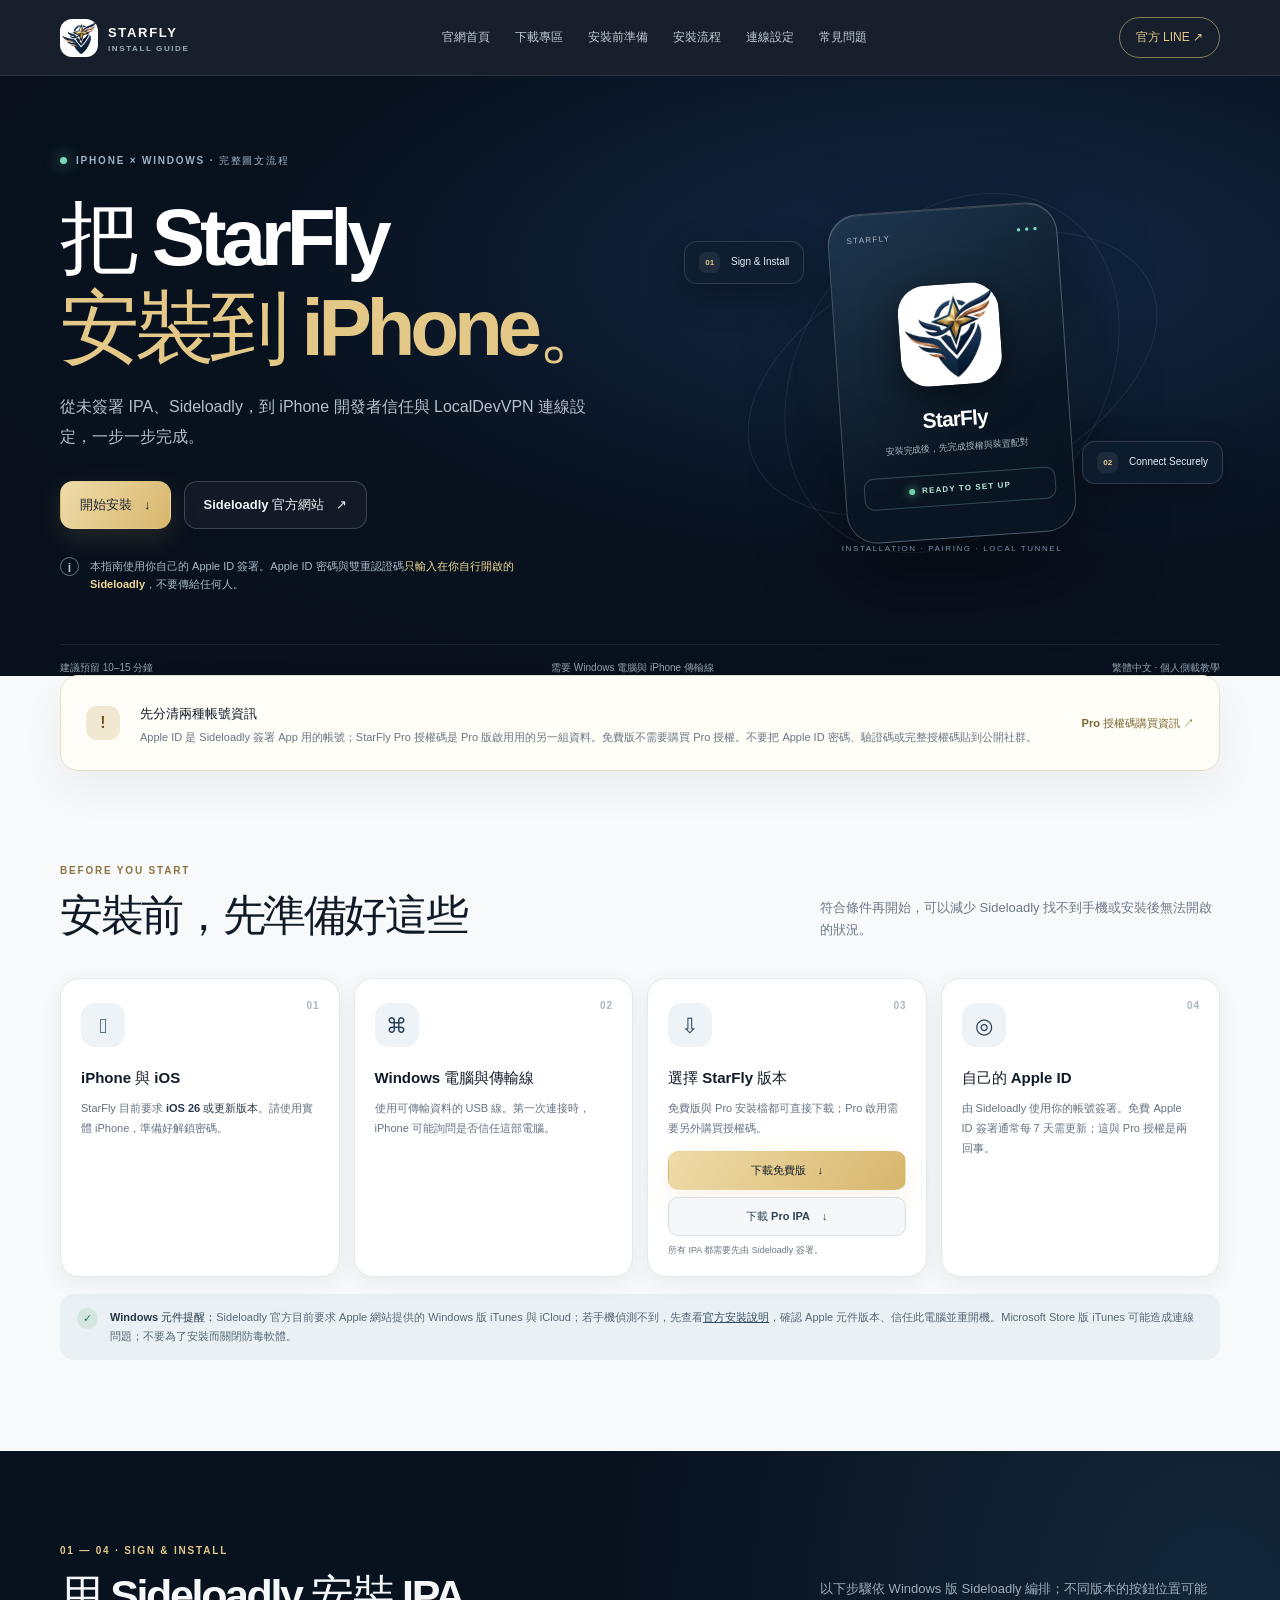
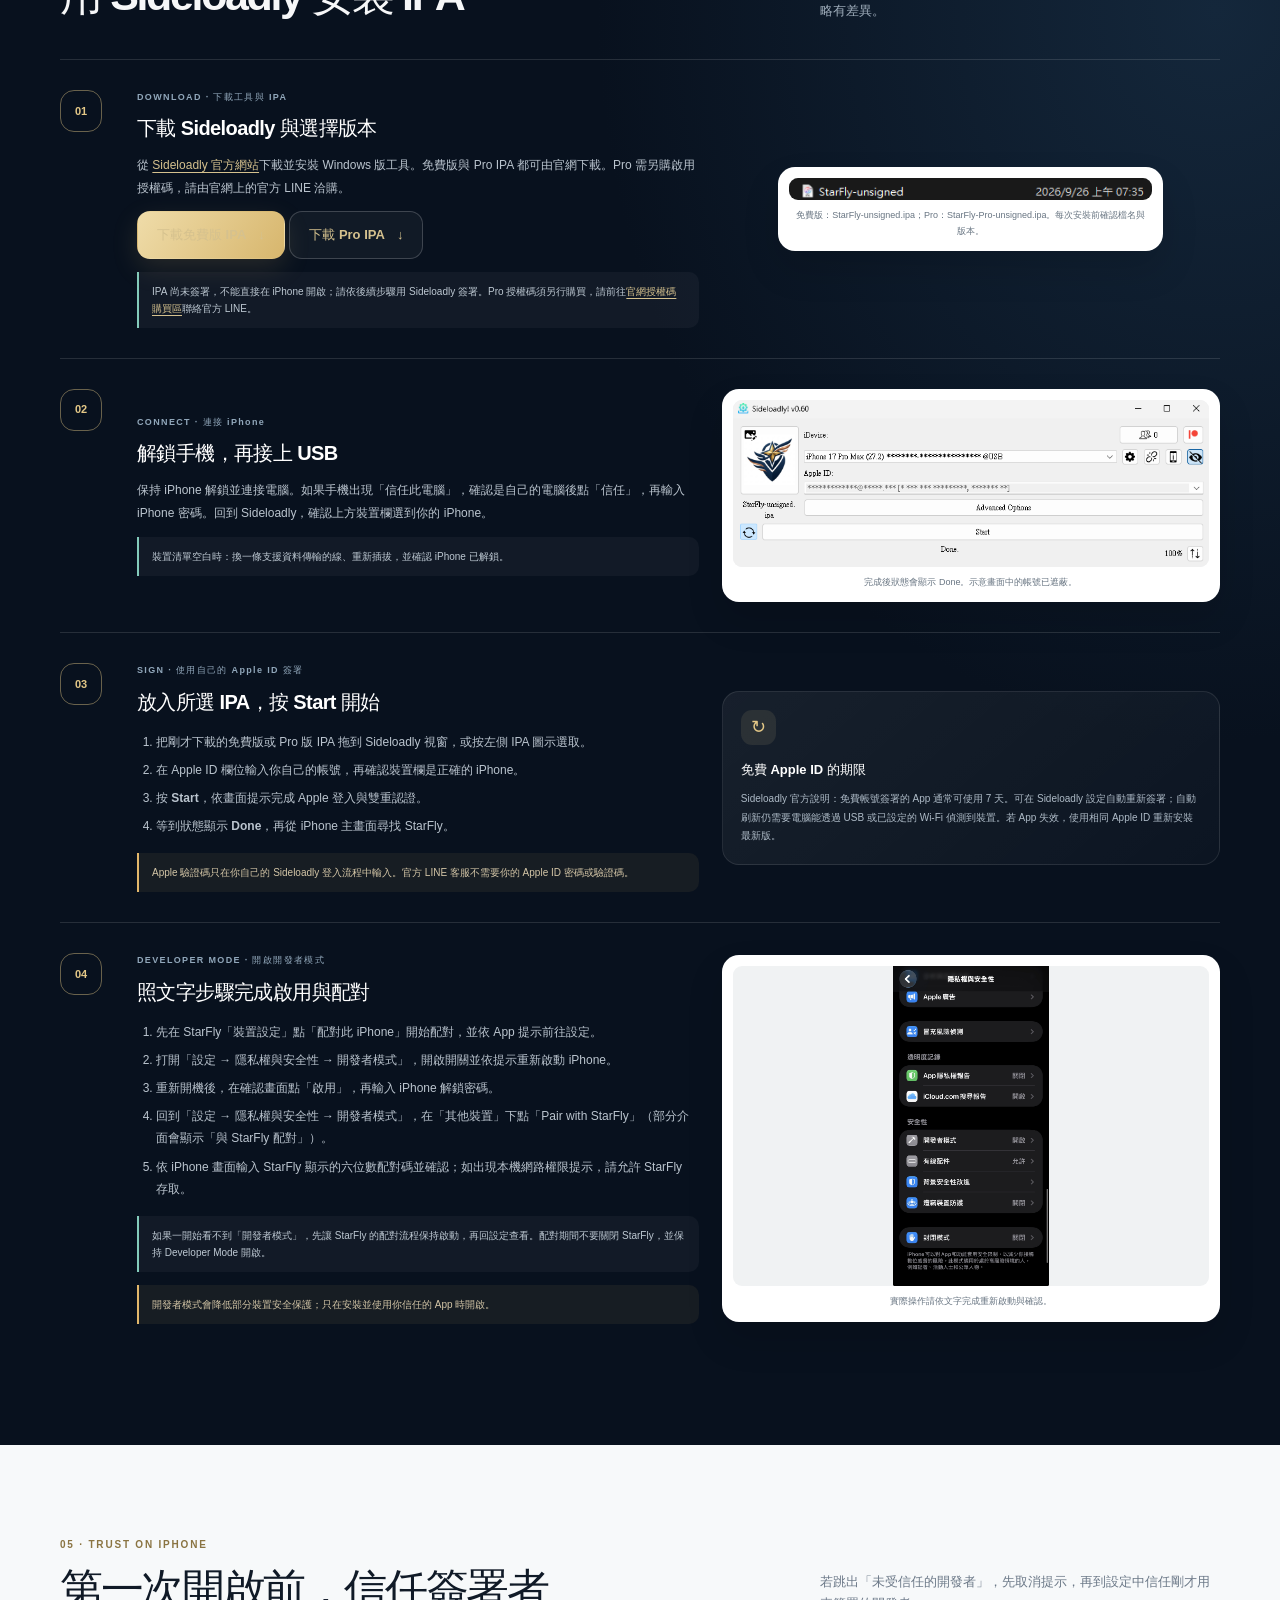
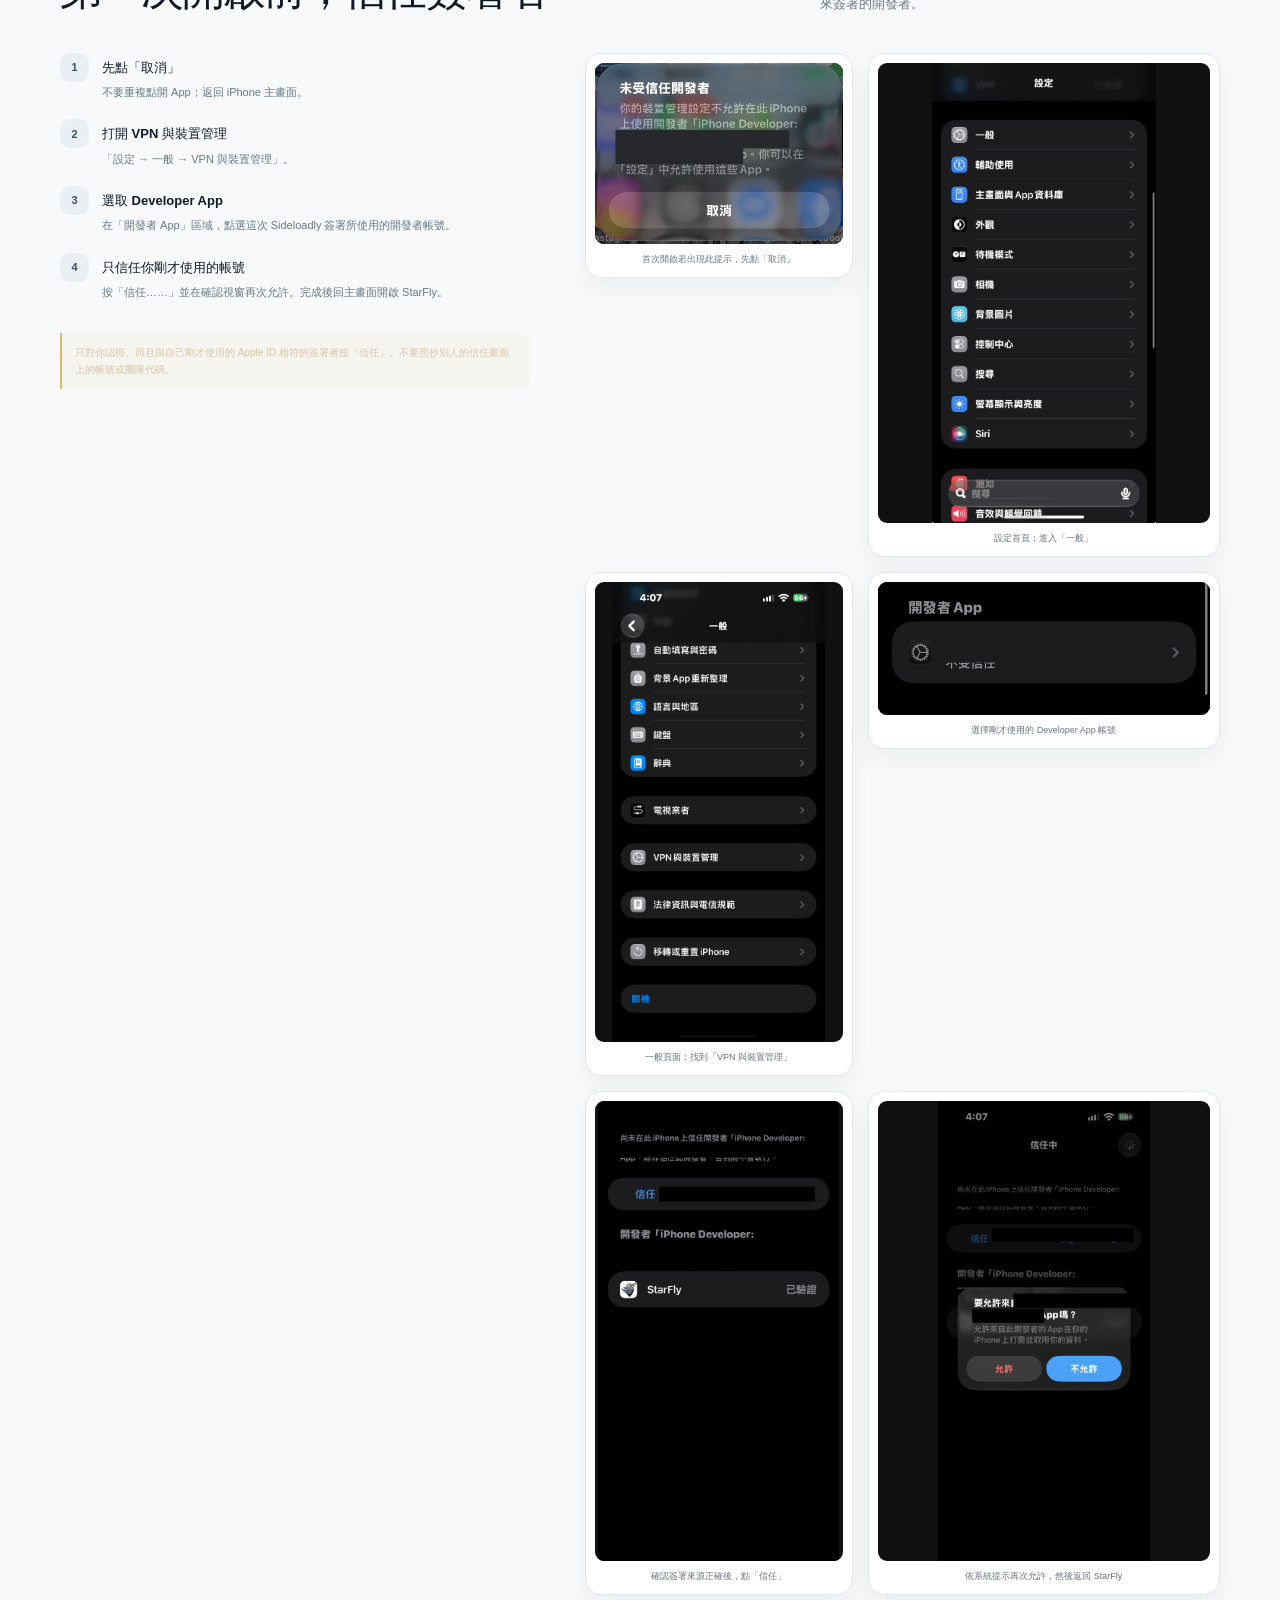
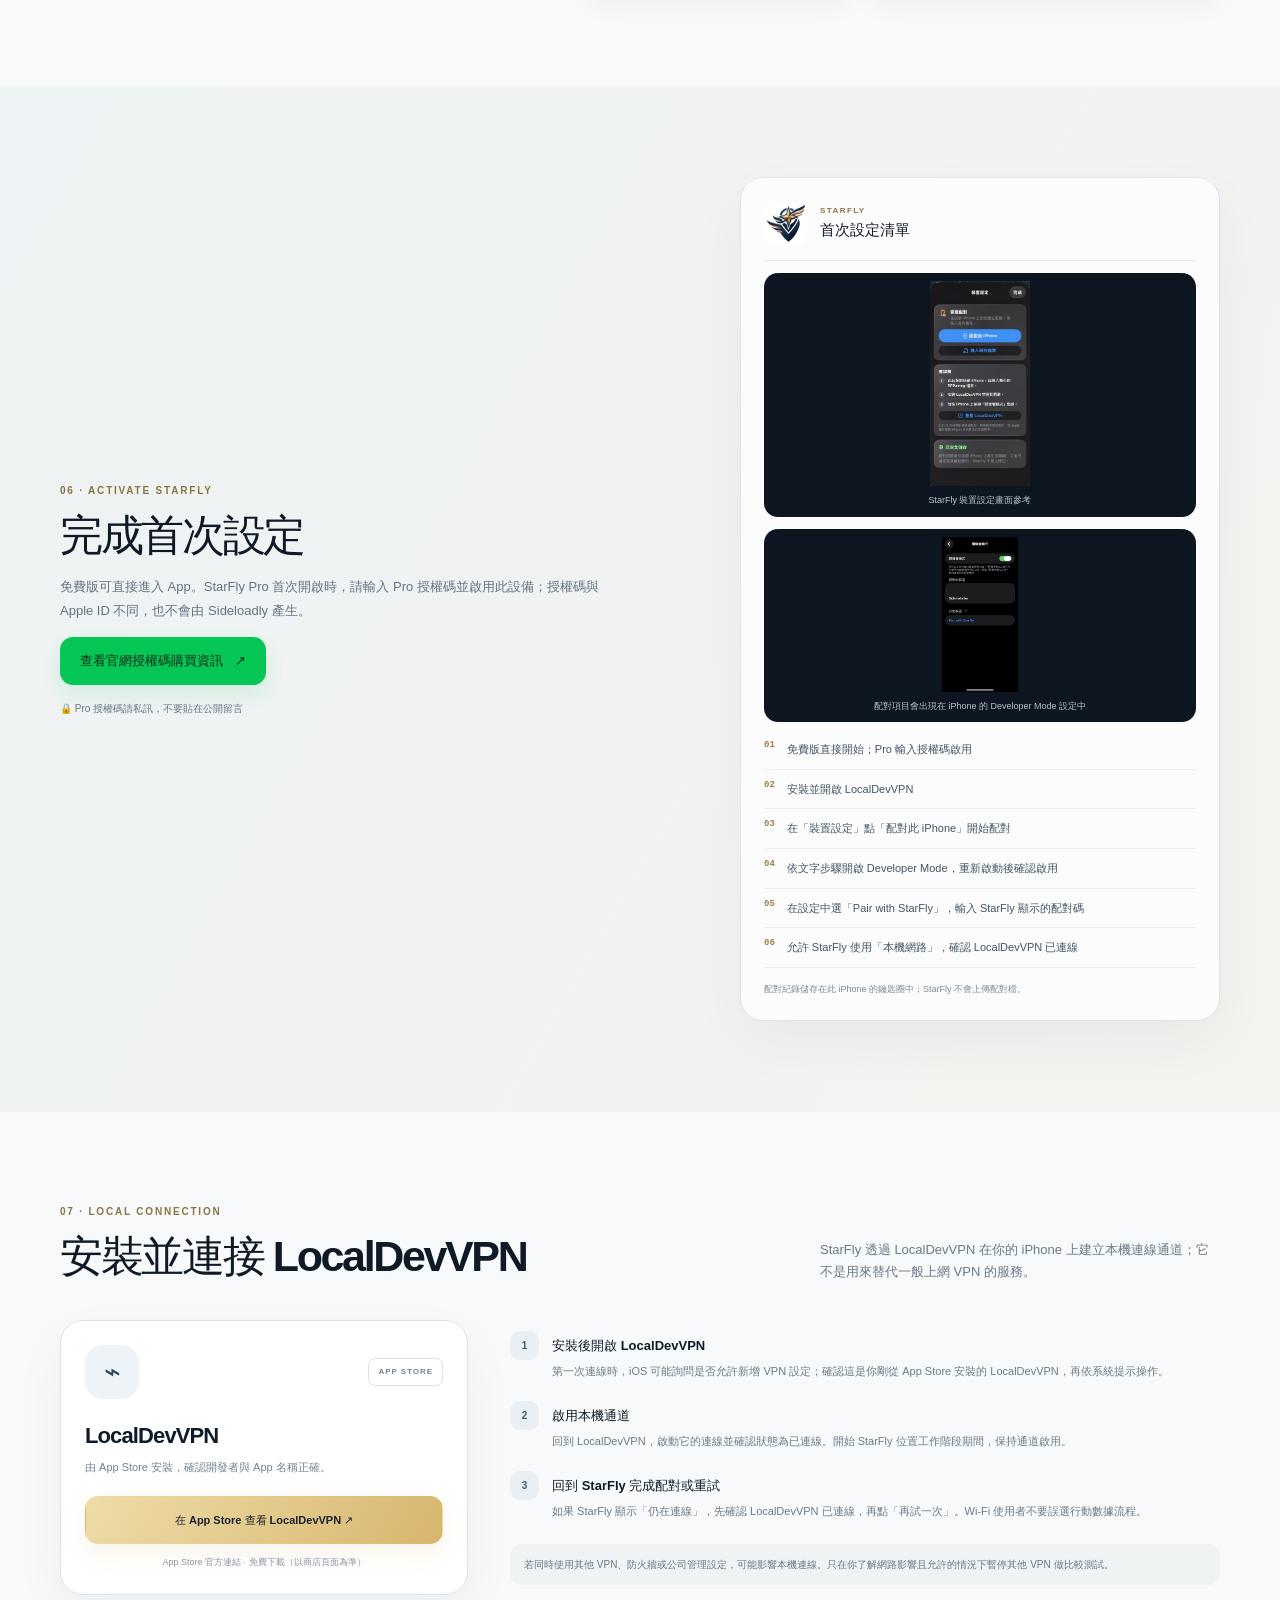
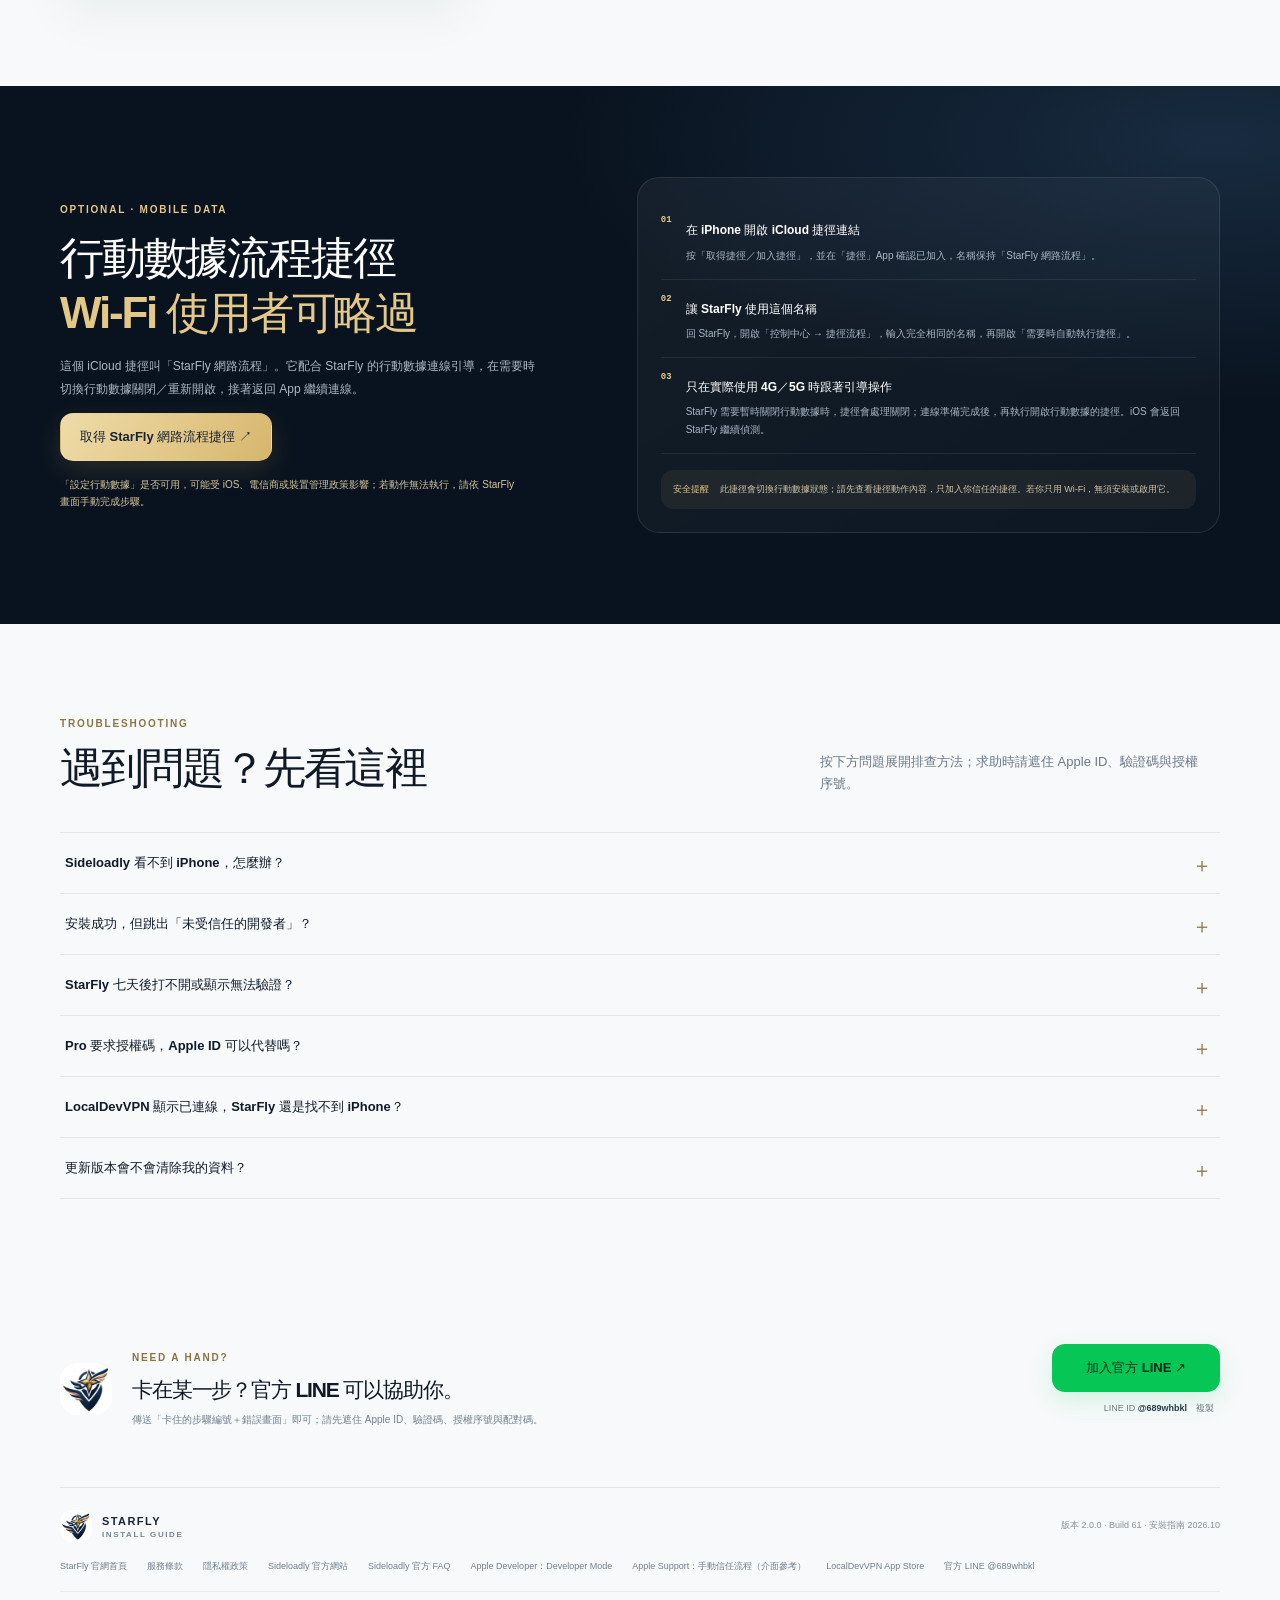
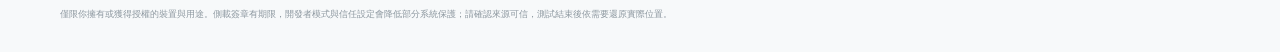
==== install.html @ a1aa4b7b "Add files via upload" ====
<!doctype html>
<html lang="zh-Hant">
<head>
  <meta charset="utf-8">
  <meta name="viewport" content="width=device-width, initial-scale=1">
  <meta name="theme-color" content="#08111e">
  <meta name="description" content="StarFly 免費版與 Pro 版 iPhone 安裝教學：使用 Windows 與 Sideloadly 簽署 IPA，完成開發者信任與裝置設定。">
  <title>StarFly 安裝指南｜免費版與 Pro 版 IPA 安裝流程</title>
  <link rel="icon" href="assets/starfly-icon.png" type="image/png">
  <link rel="stylesheet" href="styles.css">
  <link rel="stylesheet" href="typography.css">
</head>
<body>
  <a class="skip-link" href="#main">跳至教學內容</a>
  <header class="topbar">
    <a class="brand" href="index.html" aria-label="StarFly 官網首頁">
      <img src="assets/starfly-icon.png" alt="StarFly 圖示">
      <span>STARFLY <small>INSTALL GUIDE</small></span>
    </a>
    <nav aria-label="主要導覽">
      <a href="index.html">官網首頁</a>
      <a href="index.html#downloads">下載專區</a>
      <a href="#prepare">安裝前準備</a>
      <a href="#install">安裝流程</a>
      <a href="#network">連線設定</a>
      <a href="#help">常見問題</a>
    </nav>
    <a class="top-contact" href="https://line.me/R/ti/p/@689whbkl" target="_blank" rel="noopener noreferrer">官方 LINE <span aria-hidden="true">↗</span></a>
  </header>

  <main id="main">
    <section class="hero wrap" id="top">
      <div class="hero-copy">
        <div class="eyebrow"><span class="live-dot"></span> iPHONE × WINDOWS · 完整圖文流程</div>
        <h1>把 StarFly<br><em>安裝到 iPhone。</em></h1>
        <p class="hero-lede">從未簽署 IPA、Sideloadly，到 iPhone 開發者信任與 LocalDevVPN 連線設定，一步一步完成。</p>
        <div class="hero-actions">
          <a class="button button-primary" href="#prepare">開始安裝 <span aria-hidden="true">↓</span></a>
          <a class="button button-quiet" href="https://sideloadly.io/" target="_blank" rel="noopener noreferrer">Sideloadly 官方網站 <span aria-hidden="true">↗</span></a>
        </div>
        <div class="hero-note"><span class="note-icon">i</span><span>本指南使用你自己的 Apple ID 簽署。Apple ID 密碼與雙重認證碼<strong>只輸入在你自行開啟的 Sideloadly</strong>，不要傳給任何人。</span></div>
      </div>
      <div class="hero-art" aria-label="StarFly 安裝流程示意">
        <div class="orbit orbit-one"></div><div class="orbit orbit-two"></div>
        <div class="hero-glow"></div>
        <div class="phone-card">
          <div class="phone-top"><span>STARFLY</span><span class="phone-signal">● ● ●</span></div>
          <img src="assets/starfly-icon.png" alt="StarFly App 圖示" class="phone-icon">
          <div class="phone-title">StarFly</div>
          <div class="phone-subtitle">安裝完成後，先完成授權與裝置配對</div>
          <div class="phone-status"><span></span> READY TO SET UP</div>
        </div>
        <div class="floating-tag tag-sign"><span>01</span> Sign & Install</div>
        <div class="floating-tag tag-connect"><span>02</span> Connect Securely</div>
        <div class="hero-caption">INSTALLATION · PAIRING · LOCAL TUNNEL</div>
      </div>
      <div class="hero-bottom"><span>建議預留 10–15 分鐘</span><span>需要 Windows 電腦與 iPhone 傳輸線</span><span>繁體中文 · 個人側載教學</span></div>
    </section>

    <section class="notice-strip wrap" aria-label="重要說明">
      <div class="notice-mark">!</div>
      <div><strong>先分清兩種帳號資訊</strong><p>Apple ID 是 Sideloadly 簽署 App 用的帳號；StarFly Pro 授權碼是 Pro 版啟用用的另一組資料。免費版不需要購買 Pro 授權。不要把 Apple ID 密碼、驗證碼或完整授權碼貼到公開社群。</p></div>
      <a href="index.html#pro-license">Pro 授權碼購買資訊 <span aria-hidden="true">↗</span></a>
    </section>

    <section class="section wrap" id="prepare">
      <div class="section-heading">
        <div><div class="eyebrow">BEFORE YOU START</div><h2>安裝前，先準備好這些</h2></div>
        <p>符合條件再開始，可以減少 Sideloadly 找不到手機或安裝後無法開啟的狀況。</p>
      </div>
      <div class="prep-grid">
        <article class="prep-card"><span class="prep-number">01</span><div class="prep-icon"></div><h3>iPhone 與 iOS</h3><p>StarFly 目前要求 <strong>iOS 26 或更新版本</strong>。請使用實體 iPhone，準備好解鎖密碼。</p></article>
        <article class="prep-card"><span class="prep-number">02</span><div class="prep-icon">⌘</div><h3>Windows 電腦與傳輸線</h3><p>使用可傳輸資料的 USB 線。第一次連接時，iPhone 可能詢問是否信任這部電腦。</p></article>
        <article class="prep-card"><span class="prep-number">03</span><div class="prep-icon">⇩</div><h3>選擇 StarFly 版本</h3><p>免費版與 Pro 安裝檔都可直接下載；Pro 啟用需要另外購買授權碼。</p><a class="button button-primary" href="downloads/StarFly-unsigned.ipa" download="StarFly-unsigned.ipa">下載免費版 <span aria-hidden="true">↓</span></a><a class="button button-quiet" href="downloads/StarFly-Pro-unsigned.ipa" download="StarFly-Pro-unsigned.ipa">下載 Pro IPA <span aria-hidden="true">↓</span></a><small class="edition-hint">所有 IPA 都需要先由 Sideloadly 簽署。</small></article>
        <article class="prep-card"><span class="prep-number">04</span><div class="prep-icon">◎</div><h3>自己的 Apple ID</h3><p>由 Sideloadly 使用你的帳號簽署。免費 Apple ID 簽署通常每 7 天需更新；這與 Pro 授權是兩回事。</p></article>
      </div>
      <div class="small-callout"><span class="check">✓</span><span><strong>Windows 元件提醒：</strong>Sideloadly 官方目前要求 Apple 網站提供的 Windows 版 iTunes 與 iCloud；若手機偵測不到，先查看<a href="https://sideloadly.io/" target="_blank" rel="noopener noreferrer">官方安裝說明</a>，確認 Apple 元件版本、信任此電腦並重開機。Microsoft Store 版 iTunes 可能造成連線問題；不要為了安裝而關閉防毒軟體。</span></div>
    </section>

    <section class="section section-dark" id="install">
      <div class="wrap">
        <div class="section-heading">
          <div><div class="eyebrow">01 — 04 · SIGN & INSTALL</div><h2>用 Sideloadly 安裝 IPA</h2></div>
          <p>以下步驟依 Windows 版 Sideloadly 編排；不同版本的按鈕位置可能略有差異。</p>
        </div>

        <div class="steps">
          <article class="step-row">
            <div class="step-index">01</div>
            <div class="step-body"><div class="step-label">DOWNLOAD · 下載工具與 IPA</div><h3>下載 Sideloadly 與選擇版本</h3><p>從 <a href="https://sideloadly.io/" target="_blank" rel="noopener noreferrer">Sideloadly 官方網站</a>下載並安裝 Windows 版工具。免費版與 Pro IPA 都可由官網下載。Pro 需另購啟用授權碼，請由官網上的官方 LINE 洽購。</p><a class="button button-primary" href="downloads/StarFly-unsigned.ipa" download="StarFly-unsigned.ipa">下載免費版 IPA <span aria-hidden="true">↓</span></a> <a class="button button-quiet" href="downloads/StarFly-Pro-unsigned.ipa" download="StarFly-Pro-unsigned.ipa">下載 Pro IPA <span aria-hidden="true">↓</span></a><div class="step-tip">IPA 尚未簽署，不能直接在 iPhone 開啟；請依後續步驟用 Sideloadly 簽署。Pro 授權碼須另行購買，請前往<a href="index.html#pro-license">官網授權碼購買區</a>聯絡官方 LINE。</div></div>
            <figure class="step-visual compact-figure"><img src="assets/01-ipa-file.png" alt="Windows 檔案總管中的 StarFly IPA 檔案示意"><figcaption>免費版：StarFly-unsigned.ipa；Pro：StarFly-Pro-unsigned.ipa。每次安裝前確認檔名與版本。</figcaption></figure>
          </article>

          <article class="step-row">
            <div class="step-index">02</div>
            <div class="step-body"><div class="step-label">CONNECT · 連接 iPhone</div><h3>解鎖手機，再接上 USB</h3><p>保持 iPhone 解鎖並連接電腦。如果手機出現「信任此電腦」，確認是自己的電腦後點「信任」，再輸入 iPhone 密碼。回到 Sideloadly，確認上方裝置欄選到你的 iPhone。</p><div class="step-tip">裝置清單空白時：換一條支援資料傳輸的線、重新插拔，並確認 iPhone 已解鎖。</div></div>
            <figure class="step-visual"><img src="assets/02-sideloadly.png" alt="Sideloadly 顯示已選擇 iPhone 與 StarFly IPA，狀態 Done"><figcaption>完成後狀態會顯示 Done。示意畫面中的帳號已遮蔽。</figcaption></figure>
          </article>

          <article class="step-row">
            <div class="step-index">03</div>
            <div class="step-body"><div class="step-label">SIGN · 使用自己的 Apple ID 簽署</div><h3>放入所選 IPA，按 Start 開始</h3><ol class="compact-list"><li>把剛才下載的免費版或 Pro 版 IPA 拖到 Sideloadly 視窗，或按左側 IPA 圖示選取。</li><li>在 Apple ID 欄位輸入你自己的帳號，再確認裝置欄是正確的 iPhone。</li><li>按 <strong>Start</strong>，依畫面提示完成 Apple 登入與雙重認證。</li><li>等到狀態顯示 <strong>Done</strong>，再從 iPhone 主畫面尋找 StarFly。</li></ol><div class="step-tip step-warning">Apple 驗證碼只在你自己的 Sideloadly 登入流程中輸入。官方 LINE 客服不需要你的 Apple ID 密碼或驗證碼。</div></div>
            <div class="mini-panel"><span class="mini-icon">↻</span><strong>免費 Apple ID 的期限</strong><p>Sideloadly 官方說明：免費帳號簽署的 App 通常可使用 7 天。可在 Sideloadly 設定自動重新簽署；自動刷新仍需要電腦能透過 USB 或已設定的 Wi‑Fi 偵測到裝置。若 App 失效，使用相同 Apple ID 重新安裝最新版。</p></div>
          </article>

          <article class="step-row">
            <div class="step-index">04</div>
            <div class="step-body"><div class="step-label">DEVELOPER MODE · 開啟開發者模式</div><h3>照文字步驟完成啟用與配對</h3><ol class="compact-list"><li>先在 StarFly「裝置設定」點「配對此 iPhone」開始配對，並依 App 提示前往設定。</li><li>打開「設定 → 隱私權與安全性 → 開發者模式」，開啟開關並依提示重新啟動 iPhone。</li><li>重新開機後，在確認畫面點「啟用」，再輸入 iPhone 解鎖密碼。</li><li>回到「設定 → 隱私權與安全性 → 開發者模式」，在「其他裝置」下點「Pair with StarFly」（部分介面會顯示「與 StarFly 配對」）。</li><li>依 iPhone 畫面輸入 StarFly 顯示的六位數配對碼並確認；如出現本機網路權限提示，請允許 StarFly 存取。</li></ol><div class="step-tip">如果一開始看不到「開發者模式」，先讓 StarFly 的配對流程保持啟動，再回設定查看。配對期間不要關閉 StarFly，並保持 Developer Mode 開啟。</div><div class="step-tip step-warning">開發者模式會降低部分裝置安全保護；只在安裝並使用你信任的 App 時開啟。</div></div>
            <figure class="step-visual devmode-visual"><img src="assets/06-developer-mode-enabled.png" alt="iPhone 隱私權與安全性中的開發者模式設定畫面"><figcaption>實際操作請依文字完成重新啟動與確認。</figcaption></figure>
          </article>
        </div>
      </div>
    </section>

    <section class="section wrap" id="trust">
      <div class="section-heading">
        <div><div class="eyebrow">05 · TRUST ON IPHONE</div><h2>第一次開啟前，信任簽署者</h2></div>
        <p>若跳出「未受信任的開發者」，先取消提示，再到設定中信任剛才用來簽署的開發者。</p>
      </div>
      <div class="trust-layout">
        <div class="trust-steps">
          <div class="trust-step"><span>1</span><div><strong>先點「取消」</strong><p>不要重複點開 App；返回 iPhone 主畫面。</p></div></div>
          <div class="trust-step"><span>2</span><div><strong>打開 VPN 與裝置管理</strong><p>「設定 → 一般 → VPN 與裝置管理」。</p></div></div>
          <div class="trust-step"><span>3</span><div><strong>選取 Developer App</strong><p>在「開發者 App」區域，點選這次 Sideloadly 簽署所使用的開發者帳號。</p></div></div>
          <div class="trust-step"><span>4</span><div><strong>只信任你剛才使用的帳號</strong><p>按「信任……」並在確認視窗再次允許。完成後回主畫面開啟 StarFly。</p></div></div>
          <div class="step-tip step-warning">只對你認得、而且與自己剛才使用的 Apple ID 相符的簽署者按「信任」。不要照抄別人的信任畫面上的帳號或團隊代碼。</div>
        </div>
        <div class="trust-gallery">
          <figure><img src="assets/08-untrusted-developer-redacted.png" alt="iPhone 首次開啟時的未受信任開發者提示，帳號與團隊代碼已遮蔽"><figcaption>首次開啟若出現此提示，先點「取消」</figcaption></figure>
          <figure><img src="assets/03-settings-general.png" alt="iPhone 設定頁面，顯示一般選項"><figcaption>設定首頁：進入「一般」</figcaption></figure>
          <figure><img src="assets/04-vpn-device-management.png" alt="iPhone 一般設定中的 VPN 與裝置管理選項"><figcaption>一般頁面：找到「VPN 與裝置管理」</figcaption></figure>
          <figure><img src="assets/09-developer-app-redacted.png" alt="開發者 App 清單，帳號已遮蔽"><figcaption>選擇剛才使用的 Developer App 帳號</figcaption></figure>
          <figure><img src="assets/10-trust-developer-redacted.png" alt="iPhone 信任開發者確認畫面，個人帳號已遮蔽"><figcaption>確認簽署來源正確後，點「信任」</figcaption></figure>
          <figure><img src="assets/11-trust-confirmation-redacted.png" alt="iPhone 再次確認是否允許開發者 App，個人帳號已遮蔽"><figcaption>依系統提示再次允許，然後返回 StarFly</figcaption></figure>
        </div>
      </div>
    </section>

    <section class="section section-tint" id="activate">
      <div class="wrap activation-layout">
        <div><div class="eyebrow">06 · ACTIVATE STARFLY</div><h2>完成首次設定</h2><p class="section-intro">免費版可直接進入 App。StarFly Pro 首次開啟時，請輸入 Pro 授權碼並啟用此設備；授權碼與 Apple ID 不同，也不會由 Sideloadly 產生。</p><a class="button button-line" href="index.html#pro-license">查看官網授權碼購買資訊 <span aria-hidden="true">↗</span></a><div class="privacy-chip">🔒 Pro 授權碼請私訊，不要貼在公開留言</div></div>
        <div class="activation-card"><div class="activation-card-head"><img src="assets/starfly-icon.png" alt=""><div><span>STARFLY</span><strong>首次設定清單</strong></div></div><figure class="setup-reference"><img src="assets/05-device-setup.png" alt="StarFly 裝置設定畫面，包含配對此 iPhone 與連線前準備"><figcaption>StarFly 裝置設定畫面參考</figcaption></figure><figure class="setup-reference setup-reference-compact"><img src="assets/07-pairing-settings-redacted.png" alt="iPhone Developer Mode 頁面中的 Pair with StarFly 選項，裝置名稱已遮蔽"><figcaption>配對項目會出現在 iPhone 的 Developer Mode 設定中</figcaption></figure><ul><li><span>01</span>免費版直接開始；Pro 輸入授權碼啟用</li><li><span>02</span>安裝並開啟 LocalDevVPN</li><li><span>03</span>在「裝置設定」點「配對此 iPhone」開始配對</li><li><span>04</span>依文字步驟開啟 Developer Mode，重新啟動後確認啟用</li><li><span>05</span>在設定中選「Pair with StarFly」，輸入 StarFly 顯示的配對碼</li><li><span>06</span>允許 StarFly 使用「本機網路」，確認 LocalDevVPN 已連線</li></ul><div class="activation-foot">配對紀錄儲存在此 iPhone 的鑰匙圈中；StarFly 不會上傳配對檔。</div></div>
      </div>
    </section>

    <section class="section wrap" id="network">
      <div class="section-heading">
        <div><div class="eyebrow">07 · LOCAL CONNECTION</div><h2>安裝並連接 LocalDevVPN</h2></div>
        <p>StarFly 透過 LocalDevVPN 在你的 iPhone 上建立本機連線通道；它不是用來替代一般上網 VPN 的服務。</p>
      </div>
      <div class="vpn-layout">
        <div class="vpn-card">
          <div class="vpn-card-top"><div class="vpn-emblem">⌁</div><span class="store-badge">APP STORE</span></div>
          <div class="vpn-card-title">LocalDevVPN</div><p>由 App Store 安裝，確認開發者與 App 名稱正確。</p>
          <a class="button button-primary button-full" href="https://apps.apple.com/app/localdevvpn/id6755608044" target="_blank" rel="noopener noreferrer">在 App Store 查看 LocalDevVPN ↗</a>
          <span class="vpn-footnote">App Store 官方連結 · 免費下載（以商店頁面為準）</span>
        </div>
        <div class="vpn-instructions"><div class="vpn-line"><span>1</span><div><strong>安裝後開啟 LocalDevVPN</strong><p>第一次連線時，iOS 可能詢問是否允許新增 VPN 設定；確認這是你剛從 App Store 安裝的 LocalDevVPN，再依系統提示操作。</p></div></div><div class="vpn-line"><span>2</span><div><strong>啟用本機通道</strong><p>回到 LocalDevVPN，啟動它的連線並確認狀態為已連線。開始 StarFly 位置工作階段期間，保持通道啟用。</p></div></div><div class="vpn-line"><span>3</span><div><strong>回到 StarFly 完成配對或重試</strong><p>如果 StarFly 顯示「仍在連線」，先確認 LocalDevVPN 已連線，再點「再試一次」。Wi‑Fi 使用者不要誤選行動數據流程。</p></div></div><div class="subtle-note">若同時使用其他 VPN、防火牆或公司管理設定，可能影響本機連線。只在你了解網路影響且允許的情況下暫停其他 VPN 做比較測試。</div></div>
      </div>
    </section>

    <section class="section section-dark shortcut-section" id="shortcut">
      <div class="wrap shortcut-layout">
        <div><div class="eyebrow">OPTIONAL · MOBILE DATA</div><h2>行動數據流程捷徑<br><em>Wi‑Fi 使用者可略過</em></h2><p>這個 iCloud 捷徑叫「StarFly 網路流程」。它配合 StarFly 的行動數據連線引導，在需要時切換行動數據關閉／重新開啟，接著返回 App 繼續連線。</p><a class="button button-primary" href="https://www.icloud.com/shortcuts/21f20ca0ad8946f9ade191c02793a96c" target="_blank" rel="noopener noreferrer">取得 StarFly 網路流程捷徑 ↗</a><div class="shortcut-warning">「設定行動數據」是否可用，可能受 iOS、電信商或裝置管理政策影響；若動作無法執行，請依 StarFly 畫面手動完成步驟。</div></div>
        <div class="shortcut-steps"><div class="shortcut-step"><span>01</span><div><strong>在 iPhone 開啟 iCloud 捷徑連結</strong><p>按「取得捷徑／加入捷徑」，並在「捷徑」App 確認已加入，名稱保持「StarFly 網路流程」。</p></div></div><div class="shortcut-step"><span>02</span><div><strong>讓 StarFly 使用這個名稱</strong><p>回 StarFly，開啟「控制中心 → 捷徑流程」，輸入完全相同的名稱，再開啟「需要時自動執行捷徑」。</p></div></div><div class="shortcut-step"><span>03</span><div><strong>只在實際使用 4G／5G 時跟著引導操作</strong><p>StarFly 需要暫時關閉行動數據時，捷徑會處理關閉；連線準備完成後，再執行開啟行動數據的捷徑。iOS 會返回 StarFly 繼續偵測。</p></div></div><div class="shortcut-note"><strong>安全提醒</strong><span>此捷徑會切換行動數據狀態；請先查看捷徑動作內容，只加入你信任的捷徑。若你只用 Wi‑Fi，無須安裝或啟用它。</span></div></div>
      </div>
    </section>

    <section class="section wrap" id="help">
      <div class="section-heading"><div><div class="eyebrow">TROUBLESHOOTING</div><h2>遇到問題？先看這裡</h2></div><p>按下方問題展開排查方法；求助時請遮住 Apple ID、驗證碼與授權序號。</p></div>
      <div class="faq-list">
        <details><summary>Sideloadly 看不到 iPhone，怎麼辦？</summary><div><p>解鎖 iPhone、重新插拔資料線，並在手機端允許「信任此電腦」。確認電腦已安裝 Sideloadly 官方要求的 Apple 裝置元件；重新啟動 Sideloadly 和電腦後再試。不要下載不明的驅動程式。</p></div></details>
        <details><summary>安裝成功，但跳出「未受信任的開發者」？</summary><div><p>先取消提示，再到「設定 → 一般 → VPN 與裝置管理 → 開發者 App」，選取你剛才在 Sideloadly 使用的開發者並按「信任」。信任前先確認 IPA 來源和開發者身分。</p></div></details>
        <details><summary>StarFly 七天後打不開或顯示無法驗證？</summary><div><p>免費 Apple ID 的簽署效期通常為 7 天，且同時可側載的 App 數量有限。用同一個 Apple ID 重新側載最新版 IPA，或事先在 Sideloadly 啟用自動刷新並確保電腦能偵測 iPhone。更新時不要先刪除舊 App，否則可能清掉本機設定並需要重新配對。</p></div></details>
        <details><summary>Pro 要求授權碼，Apple ID 可以代替嗎？</summary><div><p>不可以。Apple ID 只供 Sideloadly 簽署；Pro 授權碼是另一項裝置授權。免費版不需要購買 Pro 授權。請透過官方 LINE <a href="https://line.me/R/ti/p/@689whbkl" target="_blank" rel="noopener noreferrer">@689whbkl</a> 洽詢 Pro 方案。不要在公開頁面張貼完整授權碼。</p></div></details>
        <details><summary>LocalDevVPN 顯示已連線，StarFly 還是找不到 iPhone？</summary><div><p>確認配對的是目前這部實體 iPhone，允許 StarFly 使用本機網路，並確認 LocalDevVPN 通道仍開啟。Wi‑Fi 請使用 Wi‑Fi 連線流程；只有真的在使用 4G／5G 時才選行動數據流程。前往 StarFly「設定 → 連線診斷」可查看狀態。</p></div></details>
        <details><summary>更新版本會不會清除我的資料？</summary><div><p>使用相同 Apple ID 安裝相同 StarFly App 的新版 IPA，通常可覆蓋更新並保留 App 資料。不要先刪除 App；若要換簽署帳號或遇到簽章錯誤，先洽官方 LINE 確認再處理。</p></div></details>
      </div>
    </section>

    <section class="closing wrap">
      <div class="closing-mark"><img src="assets/starfly-icon.png" alt="StarFly"></div>
      <div><div class="eyebrow">NEED A HAND?</div><h2>卡在某一步？官方 LINE 可以協助你。</h2><p>傳送「卡住的步驟編號＋錯誤畫面」即可；請先遮住 Apple ID、驗證碼、授權序號與配對碼。</p></div>
      <div class="line-cta"><a class="button button-line" href="https://line.me/R/ti/p/@689whbkl" target="_blank" rel="noopener noreferrer">加入官方 LINE ↗</a><button id="copyLine" type="button" aria-label="複製官方 LINE ID">LINE ID <strong>@689whbkl</strong>　複製</button><span id="copyStatus" aria-live="polite"></span></div>
    </section>
  </main>

  <footer class="footer wrap" id="sources">
    <div class="footer-top"><a class="brand footer-brand" href="index.html"><img src="assets/starfly-icon.png" alt=""><span>STARFLY <small>INSTALL GUIDE</small></span></a><span>版本 2.0.0 · Build 61 · 安裝指南 2026.10</span></div>
    <div class="footer-links"><a href="index.html">StarFly 官網首頁</a><a href="terms.html">服務條款</a><a href="privacy.html">隱私權政策</a><a href="https://sideloadly.io/" target="_blank" rel="noopener noreferrer">Sideloadly 官方網站</a><a href="https://sideloadly.io/faq" target="_blank" rel="noopener noreferrer">Sideloadly 官方 FAQ</a><a href="https://developer.apple.com/documentation/xcode/enabling-developer-mode-on-a-device?language=objc" target="_blank" rel="noopener noreferrer">Apple Developer：Developer Mode</a><a href="https://support.apple.com/zh-tw/118254" target="_blank" rel="noopener noreferrer">Apple Support：手動信任流程（介面參考）</a><a href="https://apps.apple.com/app/localdevvpn/id6755608044" target="_blank" rel="noopener noreferrer">LocalDevVPN App Store</a><a href="https://line.me/R/ti/p/@689whbkl" target="_blank" rel="noopener noreferrer">官方 LINE @689whbkl</a></div>
    <div class="footer-disclaimer">僅限你擁有或獲得授權的裝置與用途。側載簽章有期限，開發者模式與信任設定會降低部分系統保護；請確認來源可信，測試結束後依需要還原實際位置。</div>
  </footer>
  <script src="script.js"></script>
</body>
</html>
---- styles.css ----
:root {
  --navy: #08111e;
  --navy-soft: #101e2e;
  --ink: #101b2a;
  --muted: #667787;
  --gold: #e4c887;
  --line: #dce4e9;
  --paper: #f7f9fa;
  --max: 1160px;
}

* { box-sizing: border-box; }
html { scroll-behavior: smooth; scroll-padding-top: 92px; }
body {
  margin: 0;
  background: var(--paper);
  color: var(--ink);
  font-family: -apple-system, BlinkMacSystemFont, "Segoe UI", "Microsoft JhengHei", sans-serif;
  line-height: 1.7;
  -webkit-font-smoothing: antialiased;
}
a { color: inherit; }
img { display: block; max-width: 100%; }
.wrap { width: min(var(--max), calc(100% - 48px)); margin-inline: auto; }
.skip-link { position: absolute; left: -9999px; top: 0; }
.skip-link:focus { left: 14px; z-index: 99; padding: 12px; background: #fff; color: #000; }

.topbar {
  position: sticky; top: 0; z-index: 50; height: 76px;
  display: flex; align-items: center; justify-content: space-between; gap: 24px;
  padding-inline: max(24px, calc((100% - var(--max)) / 2));
  color: #fff; background: rgba(8, 17, 30, .94);
  border-bottom: 1px solid rgba(255, 255, 255, .09); backdrop-filter: blur(18px);
}
.brand { display: flex; align-items: center; gap: 10px; min-width: max-content; color: inherit; text-decoration: none; font-size: 13px; font-weight: 800; letter-spacing: .13em; }
.brand img { width: 38px; height: 38px; border-radius: 12px; }
.brand small { display: block; color: #9eacbb; font-size: 8px; font-weight: 600; letter-spacing: .2em; line-height: 1.2; }
.topbar nav { display: flex; align-items: center; gap: 25px; }
.topbar nav a, .top-contact { color: #c3cbd4; font-size: 12px; text-decoration: none; }
.topbar nav a:hover, .footer-links a:hover { color: var(--gold); }
.top-contact { padding: 9px 16px; border: 1px solid rgba(228, 200, 135, .55); border-radius: 999px; color: var(--gold); white-space: nowrap; }

.hero {
  position: relative; isolation: isolate; display: grid;
  grid-template-columns: 1.05fr .95fr; align-items: center; gap: 32px;
  min-height: 600px; padding-block: 70px 76px; color: #fff;
}
.hero::before {
  position: absolute; z-index: -1; content: "";
  inset: 0 calc((100vw - min(var(--max), 100vw - 48px)) / -2);
  background: radial-gradient(ellipse at 75% 32%, #132844, #08111e 52%, #07101b);
}
.eyebrow { display: flex; align-items: center; gap: 9px; color: #8a7442; font-size: 10px; font-weight: 700; letter-spacing: .18em; text-transform: uppercase; }
.hero .eyebrow { color: #9db2c7; }
.live-dot { width: 7px; height: 7px; border-radius: 50%; background: #78d8b8; box-shadow: 0 0 15px #78d8b8; }
.hero h1 { margin: 24px 0 18px; font-size: clamp(48px, 6.5vw, 80px); font-weight: 800; line-height: 1.13; letter-spacing: -.065em; }
.hero h1 em, .shortcut-layout h2 em { color: var(--gold); font-style: normal; }
.hero-lede { max-width: 540px; color: #b5c1ce; font-size: 16px; line-height: 1.9; }
.hero-actions { display: flex; align-items: center; gap: 13px; flex-wrap: wrap; margin-top: 28px; }
.button { display: inline-flex; align-items: center; justify-content: center; gap: 12px; min-height: 48px; padding: 0 19px; border: 1px solid transparent; border-radius: 13px; font-size: 13px; font-weight: 700; text-decoration: none; transition: transform .18s, box-shadow .18s; }
.button:hover { transform: translateY(-2px); }
.button-primary { color: #1a2330; background: linear-gradient(125deg, #efdca9, #d7b66d); box-shadow: 0 9px 27px rgba(217, 183, 109, .15); }
.button-quiet { border-color: rgba(255, 255, 255, .19); color: #edf2f7; background: rgba(255, 255, 255, .04); }
.hero-note { display: flex; align-items: flex-start; gap: 11px; max-width: 515px; margin-top: 28px; color: #a9b7c6; font-size: 11px; line-height: 1.7; }
.hero-note strong { color: #f0d996; }
.note-icon { flex: none; display: grid; place-items: center; width: 19px; height: 19px; border: 1px solid #61788e; border-radius: 50%; color: #a7c5e2; font-size: 12px; font-weight: 700; }

.hero-art { position: relative; isolation: isolate; display: grid; place-items: center; min-height: 390px; }
.hero-glow { position: absolute; width: 310px; height: 310px; border-radius: 50%; background: radial-gradient(circle, rgba(101, 179, 197, .25), transparent 70%); filter: blur(9px); }
.orbit { position: absolute; border: 1px solid rgba(184, 211, 227, .11); border-radius: 50%; transform: rotate(-24deg); }
.orbit-one { width: 435px; height: 245px; }
.orbit-two { width: 300px; height: 390px; transform: rotate(37deg); }
.phone-card { position: relative; width: 230px; min-height: 330px; padding: 19px 18px 20px; border: 1px solid rgba(255,255,255,.23); border-radius: 31px; background: linear-gradient(150deg, rgba(33,58,81,.88), rgba(10,21,34,.97) 67%); box-shadow: 0 28px 80px #0008, inset 0 1px 0 #ffffff20; text-align: center; transform: rotate(-4deg); }
.phone-top { display: flex; justify-content: space-between; color: #a9b9c8; font-size: 8px; letter-spacing: .16em; }
.phone-signal { color: #79d5b6; letter-spacing: .08em; }
.phone-icon { width: 101px; height: 101px; margin: 42px auto 16px; border-radius: 28px; object-fit: cover; box-shadow: 0 12px 35px #0008; }
.phone-title { font-size: 21px; font-weight: 800; letter-spacing: -.04em; }
.phone-subtitle { max-width: 160px; margin: 5px auto 18px; color: #a7b5c3; font-size: 9px; line-height: 1.55; }
.phone-status { display: flex; align-items: center; justify-content: center; gap: 7px; padding: 8px; border: 1px solid #6b9b9a66; border-radius: 10px; color: #b8e9db; font-size: 8px; font-weight: 700; letter-spacing: .14em; }
.phone-status span { width: 6px; height: 6px; border-radius: 50%; background: #70d4aa; box-shadow: 0 0 10px #70d4aa; }
.floating-tag { position: absolute; z-index: 2; padding: 10px 14px; border: 1px solid rgba(255,255,255,.14); border-radius: 13px; color: #e9eff5; background: rgba(15,30,47,.86); font-size: 10px; box-shadow: 0 12px 35px #0005; backdrop-filter: blur(10px); }
.floating-tag span { display: inline-grid; place-items: center; width: 21px; height: 21px; margin-right: 8px; border-radius: 7px; color: var(--gold); background: #ffffff12; font-size: 8px; font-weight: 800; }
.tag-sign { top: 63px; left: 0; }
.tag-connect { right: -3px; bottom: 84px; }
.hero-caption { position: absolute; bottom: 12px; color: #7890a6; font-size: 8px; letter-spacing: .2em; }
.hero-bottom { position: absolute; right: 0; bottom: 0; left: 0; display: flex; justify-content: space-between; gap: 8px; padding-top: 14px; border-top: 1px solid #ffffff16; color: #91a0b0; font-size: 10px; }

.notice-strip { position: relative; z-index: 3; display: grid; grid-template-columns: 38px 1fr auto; align-items: center; gap: 16px; margin-top: -1px; padding: 23px 25px; border: 1px solid #e7dfc9; border-radius: 18px; background: #fffdf7; box-shadow: 0 18px 45px #071a2a0d; }
.notice-mark { display: grid; place-items: center; width: 34px; height: 34px; border-radius: 11px; color: #715b2a; background: #f1e8d2; font-weight: 800; }
.notice-strip strong { font-size: 13px; }
.notice-strip p { margin: 2px 0 0; color: #697684; font-size: 11px; }
.notice-strip > a { color: #7c6530; font-size: 11px; font-weight: 700; text-decoration: none; white-space: nowrap; }
.section { padding-block: 91px; }
.section-heading { display: flex; align-items: flex-end; justify-content: space-between; gap: 30px; margin-bottom: 37px; }
.section-heading h2, .activation-layout h2, .photos-layout h2, .closing h2 { margin: 11px 0 0; color: #101a27; font-size: clamp(28px, 4vw, 43px); line-height: 1.2; letter-spacing: -.055em; }
.section-heading > p { max-width: 400px; margin: 0; color: #6c7988; font-size: 13px; }

.prep-grid { display: grid; grid-template-columns: repeat(4, 1fr); gap: 14px; }
.prep-card { position: relative; min-height: 226px; padding: 24px 20px 19px; border: 1px solid #e3e9ed; border-radius: 19px; background: #fff; box-shadow: 0 6px 22px #0b1c2810; }
.prep-number { position: absolute; top: 18px; right: 19px; color: #aab6bf; font-size: 10px; font-weight: 700; letter-spacing: .1em; }
.prep-icon { display: grid; place-items: center; width: 44px; height: 44px; margin-bottom: 18px; border-radius: 14px; color: #284259; background: #eef3f7; font-size: 21px; font-weight: 700; }
.prep-card h3 { margin: 0 0 8px; font-size: 15px; }
.prep-card p { margin: 0; color: #657283; font-size: 11px; line-height: 1.8; }
.prep-card p strong { color: #28394a; }
.prep-card > .button { display: flex; width: 100%; min-height: 39px; margin-top: 12px; border-radius: 10px; font-size: 11px; }
.prep-card > .button + .button { margin-top: 7px; }
.prep-card .button-quiet { color: #304355; border-color: #d6dee4; background: #f5f7f8; }
.edition-hint { display: block; margin-top: 7px; color: #6a7783; font-size: 9px; line-height: 1.6; }
.prep-card code, .step-body code { padding: 2px 5px; border-radius: 5px; color: #34485a; background: #edf1f3; font: 600 .92em ui-monospace, SFMono-Regular, Consolas, monospace; }
.text-link { display: inline-block; margin-top: 9px; color: #947531; font-size: 10px; font-weight: 700; text-decoration: none; }
.small-callout { display: flex; align-items: flex-start; gap: 12px; margin-top: 17px; padding: 14px 17px; border-radius: 14px; color: #566777; background: #eaf1f4; font-size: 11px; line-height: 1.75; }
.small-callout a { color: #334e62; font-weight: 700; }
.small-callout strong { color: #243749; }
.check { flex: none; display: grid; place-items: center; width: 21px; height: 21px; border-radius: 50%; color: #31775f; background: #d3e6df; font-weight: 800; }

.section-dark { position: relative; overflow: hidden; color: #fff; background: radial-gradient(ellipse at 95% 10%, #14273b, transparent 36%), #08111e; }
.section-dark .section-heading h2 { color: #f6f7f8; }
.section-dark .section-heading > p { color: #9dabb9; }
.section-dark .eyebrow { color: var(--gold); }
.steps { display: grid; }
.step-row { display: grid; grid-template-columns: 54px minmax(0, 1.06fr) minmax(280px, .94fr); align-items: center; gap: 23px; padding: 30px 0; border-top: 1px solid rgba(255,255,255,.12); }
.step-index { align-self: start; display: grid; place-items: center; width: 42px; height: 42px; border: 1px solid rgba(228,200,135,.44); border-radius: 14px; color: var(--gold); font-size: 11px; font-weight: 800; }
.step-label { color: #91a7ba; font-size: 9px; font-weight: 700; letter-spacing: .15em; }
.step-body h3 { margin: 6px 0 9px; font-size: 20px; letter-spacing: -.03em; }
.step-body > p, .step-body li { color: #bac4ce; font-size: 12px; line-height: 1.85; }
.step-body > p { margin: 0 0 12px; }
.step-body a { color: #d5c18e; text-underline-offset: 3px; }
.step-tip { margin-top: 13px; padding: 11px 13px; border-left: 2px solid #83cbbb; border-radius: 0 10px 10px 0; color: #bdc8d2; background: #ffffff0a; font-size: 10px; line-height: 1.7; }
.step-warning { border-color: #e2b76b; color: #d4c6a7; background: #e2b76b12; }
.compact-list { margin: 9px 0; padding-left: 19px; }
.compact-list li { padding: 3px 0; }
.step-visual { margin: 0; padding: 10px; border: 1px solid #ffffff19; border-radius: 17px; background: #fff; box-shadow: 0 18px 36px #0002; }
.step-visual img { width: 100%; max-height: 255px; border-radius: 9px; background: #f0f2f3; object-fit: contain; object-position: center; }
.step-visual figcaption { padding: 8px 4px 1px; color: #687582; font-size: 9px; text-align: center; }
.devmode-visual img { max-height: 320px; object-position: top; }
.compact-figure { max-width: 385px; justify-self: center; }
.compact-figure img { max-height: 175px; }
.mini-panel { align-self: center; padding: 18px; border: 1px solid #ffffff18; border-radius: 17px; background: linear-gradient(140deg, #ffffff10, #ffffff05); }
.mini-icon { display: grid; place-items: center; width: 35px; height: 35px; margin-bottom: 10px; border-radius: 11px; color: var(--gold); background: #d5c18e1b; font-size: 18px; }
.mini-panel strong { font-size: 13px; }
.mini-panel p { margin: 8px 0 0; color: #aebbc7; font-size: 10px; line-height: 1.85; }
.trust-layout { display: grid; grid-template-columns: .85fr 1.15fr; align-items: start; gap: 55px; }
.trust-steps { display: grid; gap: 18px; }
.trust-step { display: flex; align-items: flex-start; gap: 13px; }
.trust-step > span { flex: none; display: grid; place-items: center; width: 29px; height: 29px; border-radius: 10px; color: #385169; background: #e9eff2; font-size: 11px; font-weight: 800; }
.trust-step strong { font-size: 13px; }
.trust-step p { margin: 3px 0 0; color: #687787; font-size: 11px; }
.trust-gallery { display: grid; grid-template-columns: .76fr 1fr; align-items: start; gap: 15px; }
.trust-gallery figure { margin: 0; padding: 9px; border: 1px solid #e1e7eb; border-radius: 16px; background: #fff; box-shadow: 0 9px 27px #1122310d; }
.trust-gallery img { width: 100%; max-height: 460px; border-radius: 9px; background: #111; object-fit: contain; object-position: top; }
.trust-gallery figcaption { padding: 8px 1px 1px; color: #657384; font-size: 9px; text-align: center; }

.section-tint { background: linear-gradient(120deg, #eef3f5, #f4f3ef); }
.activation-layout { display: grid; grid-template-columns: 1fr .8fr; align-items: center; gap: 80px; }
.activation-layout h2, .photos-layout h2 { color: #101a27; }
.section-intro { max-width: 540px; color: #657485; font-size: 13px; line-height: 1.9; }
.button-line { color: #082b18; background: #06c755; box-shadow: 0 9px 25px #06c75524; }
.privacy-chip { margin-top: 15px; color: #677887; font-size: 10px; }
.activation-card { padding: 23px; border: 1px solid #dce5e8; border-radius: 23px; background: #ffffffc9; box-shadow: 0 22px 55px #172c3b0c; }
.activation-card-head { display: flex; align-items: center; gap: 12px; padding-bottom: 15px; border-bottom: 1px solid #e3e9eb; }
.activation-card-head img { width: 44px; height: 44px; border-radius: 13px; }
.activation-card-head span { display: block; color: #8b7442; font-size: 8px; font-weight: 800; letter-spacing: .18em; }
.activation-card-head strong { display: block; font-size: 15px; }
.activation-card ul { margin: 8px 0; padding: 0; list-style: none; }
.activation-card li { display: flex; align-items: flex-start; gap: 12px; padding: 10px 0; border-bottom: 1px solid #edf0f1; color: #445567; font-size: 11px; line-height: 1.7; }
.activation-card li span { color: #9a8148; font: 700 9px ui-monospace, monospace; }
.activation-foot { padding-top: 6px; color: #7e8a96; font-size: 9px; }
.setup-reference { margin: 12px 0 8px; padding: 8px; border-radius: 14px; background: #0c1520; }
.setup-reference img { display: block; width: 100%; height: 205px; border-radius: 8px; object-fit: contain; object-position: center; }
.setup-reference figcaption { padding: 7px 0 0; color: #b7c3ce; font-size: 9px; text-align: center; }
.setup-reference-compact img { height: 155px; }

.vpn-layout { display: grid; grid-template-columns: .73fr 1.27fr; align-items: center; gap: 42px; }
.vpn-card { padding: 24px; border: 1px solid #dce4e8; border-radius: 23px; background: #fff; box-shadow: 0 20px 50px #182b3b0d; }
.vpn-card-top { display: flex; align-items: center; justify-content: space-between; }
.vpn-emblem { display: grid; place-items: center; width: 54px; height: 54px; border-radius: 18px; color: #294a5f; background: #edf3f7; font-size: 28px; }
.store-badge { padding: 6px 9px; border: 1px solid #dce4e8; border-radius: 7px; color: #758493; font-size: 8px; font-weight: 700; letter-spacing: .12em; }
.vpn-card-title { margin-top: 18px; font-size: 22px; font-weight: 800; letter-spacing: -.04em; }
.vpn-card p { margin: 4px 0 19px; color: #748190; font-size: 11px; }
.button-full { width: 100%; font-size: 11px; }
.vpn-footnote { display: block; margin-top: 11px; color: #8995a0; font-size: 9px; text-align: center; }
.vpn-instructions { display: grid; gap: 19px; }
.vpn-line { display: flex; align-items: flex-start; gap: 13px; }
.vpn-line > span { flex: none; display: grid; place-items: center; width: 29px; height: 29px; border-radius: 10px; color: #415c70; background: #e9eff2; font-size: 10px; font-weight: 800; }
.vpn-line strong { font-size: 13px; }
.vpn-line p { margin: 4px 0 0; color: #6c7a88; font-size: 11px; line-height: 1.8; }
.subtle-note { margin-top: 3px; padding: 12px 14px; border-radius: 12px; color: #697987; background: #f0f3f4; font-size: 10px; line-height: 1.7; }

.shortcut-section { background: radial-gradient(ellipse at 95% 10%, #182b40, transparent 38%), #09131f; }
.shortcut-layout { display: grid; grid-template-columns: .93fr 1.07fr; align-items: center; gap: 70px; }
.shortcut-layout h2 { margin: 12px 0 15px; font-size: clamp(29px, 4vw, 44px); line-height: 1.25; letter-spacing: -.05em; }
.shortcut-layout > div:first-child > p { max-width: 480px; color: #acb8c4; font-size: 12px; line-height: 1.9; }
.shortcut-warning { max-width: 460px; margin-top: 15px; color: #d7c69e; font-size: 10px; line-height: 1.7; }
.shortcut-steps { padding: 23px; border: 1px solid #ffffff18; border-radius: 22px; background: linear-gradient(145deg, #ffffff0c, #ffffff05); }
.shortcut-step { display: flex; gap: 14px; padding: 14px 0; border-bottom: 1px solid #ffffff14; }
.shortcut-step > span { color: var(--gold); font: 700 9px ui-monospace, monospace; }
.shortcut-step strong { font-size: 12px; }
.shortcut-step p { margin: 4px 0 0; color: #a8b6c2; font-size: 10px; line-height: 1.8; }
.shortcut-note { display: flex; gap: 11px; margin-top: 16px; padding: 12px; border-radius: 12px; color: #d0c5a7; background: #d8bd7b12; font-size: 9px; line-height: 1.7; }
.shortcut-note strong { color: var(--gold); white-space: nowrap; }

.faq-list { border-top: 1px solid #e1e7ea; }
.faq-list details { border-bottom: 1px solid #e1e7ea; }
.faq-list summary { position: relative; padding: 19px 45px 19px 5px; cursor: pointer; list-style: none; font-size: 13px; font-weight: 700; }
.faq-list summary::-webkit-details-marker { display: none; }
.faq-list summary::after { position: absolute; top: 15px; right: 8px; color: #8f7846; content: "＋"; font-size: 20px; font-weight: 400; }
.faq-list details[open] summary::after { content: "−"; }
.faq-list details > div { max-width: 850px; padding: 0 45px 18px 5px; color: #657485; font-size: 11px; line-height: 1.9; }
.faq-list p { margin: 0; }
.faq-list a { color: #79632f; font-weight: 700; }

.closing { display: grid; grid-template-columns: 52px 1fr auto; align-items: center; gap: 20px; padding-block: 54px; }
.closing-mark img { width: 52px; height: 52px; border-radius: 17px; }
.closing h2 { font-size: 21px; }
.closing p { margin: 8px 0 0; color: #71808e; font-size: 10px; }
.line-cta { text-align: right; }
.line-cta .button { min-width: 168px; }
.line-cta button { display: block; margin: 8px 0 0 auto; border: 0; color: #6c7a86; background: none; font: inherit; font-size: 9px; cursor: pointer; }
.line-cta button strong { color: #253c4c; }
.line-cta #copyStatus { display: block; min-height: 15px; color: #228858; font-size: 9px; }
.footer { padding-block: 22px 30px; border-top: 1px solid #e1e7e9; }
.footer-top { display: flex; align-items: center; justify-content: space-between; gap: 20px; color: #85919b; font-size: 9px; }
.footer-brand { color: #182738; font-size: 11px; }
.footer-brand img { width: 32px; height: 32px; }
.footer-brand small { color: #768594; }
.footer-links { display: flex; flex-wrap: wrap; gap: 9px 20px; padding-block: 17px; }
.footer-links a { color: #70808e; font-size: 9px; text-decoration: none; }
.footer-disclaimer { padding-top: 14px; border-top: 1px solid #e8ecee; color: #8c979f; font-size: 9px; line-height: 1.8; }

@media (max-width: 900px) {
  .topbar { padding-inline: 22px; }
  .topbar nav { gap: 14px; }
  .topbar nav a { font-size: 10px; }
  .hero { grid-template-columns: 1.1fr .9fr; gap: 10px; min-height: 540px; }
  .hero-art { transform: scale(.9); }
  .prep-grid { grid-template-columns: repeat(2, 1fr); }
  .step-row { grid-template-columns: 45px 1fr 285px; gap: 15px; }
  .trust-layout { gap: 30px; }
  .activation-layout { gap: 36px; }
  .shortcut-layout { gap: 35px; }
  .photos-layout { gap: 25px 36px; }
}

@media (max-width: 680px) {
  html { scroll-padding-top: 112px; }
  .wrap { width: min(100% - 34px, var(--max)); }
  .topbar { height: auto; min-height: 66px; flex-wrap: wrap; gap: 0; padding: 9px 17px 7px; }
  .brand { font-size: 11px; }
  .brand img { width: 34px; height: 34px; }
  .topbar nav { order: 3; display: flex; width: 100%; gap: 20px; overflow-x: auto; padding-top: 8px; scrollbar-width: none; }
  .topbar nav::-webkit-scrollbar { display: none; }
  .topbar nav a { flex: none; font-size: 10px; }
  .top-contact { margin-left: auto; padding: 8px 12px; font-size: 10px; }
  .hero { display: block; min-height: 0; padding-block: 64px 72px; }
  .hero::before { inset: 0 -17px; }
  .hero h1 { font-size: 54px; }
  .hero-lede { font-size: 14px; }
  .hero-note { font-size: 10px; }
  .hero-art { min-height: 380px; margin-top: 12px; transform: none; }
  .phone-card { width: 214px; min-height: 315px; }
  .orbit-one { width: 350px; height: 222px; }
  .orbit-two { width: 260px; height: 350px; }
  .tag-sign { top: 58px; left: 0; }
  .tag-connect { right: -4px; bottom: 73px; }
  .hero-bottom { flex-wrap: wrap; justify-content: flex-start; gap: 7px 16px; font-size: 9px; }
  .notice-strip { grid-template-columns: 34px 1fr; gap: 10px; margin-top: 0; padding: 17px; }
  .notice-strip > div:nth-child(2), .notice-strip > a { grid-column: 2; white-space: normal; }
  .section { padding-block: 65px; }
  .section-heading { display: block; margin-bottom: 26px; }
  .section-heading h2, .activation-layout h2, .photos-layout h2 { font-size: 32px; }
  .section-heading > p { margin-top: 12px; font-size: 11px; }
  .prep-grid { gap: 10px; }
  .prep-card { min-height: 0; padding: 19px 15px; }
  .prep-icon { width: 39px; height: 39px; margin-bottom: 13px; }
  .prep-card h3 { font-size: 13px; }
  .prep-card p, .small-callout { font-size: 10px; }
  .step-row { grid-template-columns: 37px 1fr; gap: 13px; padding: 24px 0; }
  .step-index { width: 34px; height: 34px; font-size: 9px; }
  .step-body h3 { font-size: 18px; }
  .step-body > p, .step-body li { font-size: 11px; }
  .step-visual, .mini-panel { grid-column: 2; justify-self: stretch; max-width: none; }
  .step-visual img { max-height: 290px; }
  .compact-figure img { max-height: 160px; }
  .trust-layout, .activation-layout, .vpn-layout, .shortcut-layout { grid-template-columns: 1fr; gap: 27px; }
  .trust-gallery { grid-template-columns: .72fr 1fr; gap: 9px; }
  .trust-gallery figure { padding: 6px; }
  .trust-gallery img { max-height: 400px; }
  .trust-gallery figcaption { font-size: 8px; }
  .activation-card { padding: 19px; }
  .setup-reference img { height: 185px; }
  .vpn-card { max-width: 410px; }
  .shortcut-layout h2 { font-size: 34px; }
  .shortcut-steps { padding: 16px; }
  .closing { grid-template-columns: 42px 1fr; gap: 13px; padding-block: 39px; }
  .closing-mark img { width: 42px; height: 42px; border-radius: 14px; }
  .closing h2 { font-size: 18px; }
  .line-cta { grid-column: 1 / -1; display: flex; align-items: center; flex-wrap: wrap; gap: 7px 12px; text-align: left; }
  .line-cta .button { min-width: 0; }
  .line-cta button { margin: 0; }
  .line-cta #copyStatus { width: 100%; }
  .footer-top { align-items: flex-start; flex-direction: column; }
  .footer-links { gap: 9px 14px; }
  .footer-links a { font-size: 9px; }
}

@media (prefers-reduced-motion: reduce) {
  html { scroll-behavior: auto; }
  *, *::before, *::after { transition: none !important; }
}
---- typography.css ----
:root {
  --starfly-font: -apple-system, BlinkMacSystemFont, "Segoe UI", "Noto Sans TC", "Microsoft JhengHei", sans-serif;
  font-family: var(--starfly-font);
  font-kerning: normal;
  font-synthesis: none;
  text-rendering: optimizeLegibility;
  -webkit-font-smoothing: antialiased;
}

body,
button,
input,
select,
textarea,
h1,
h2,
h3,
h4,
h5,
h6,
summary {
  font-family: var(--starfly-font);
}

h1,
h2 {
  text-wrap: balance;
  letter-spacing: -.035em;
}

p,
li {
  text-wrap: pretty;
}

h1 em,
h2 em,
h3 em {
  font-family: inherit;
  font-style: normal;
}

@media (max-width: 640px) {
  h1,
  h2 {
    letter-spacing: -.025em;
  }
}
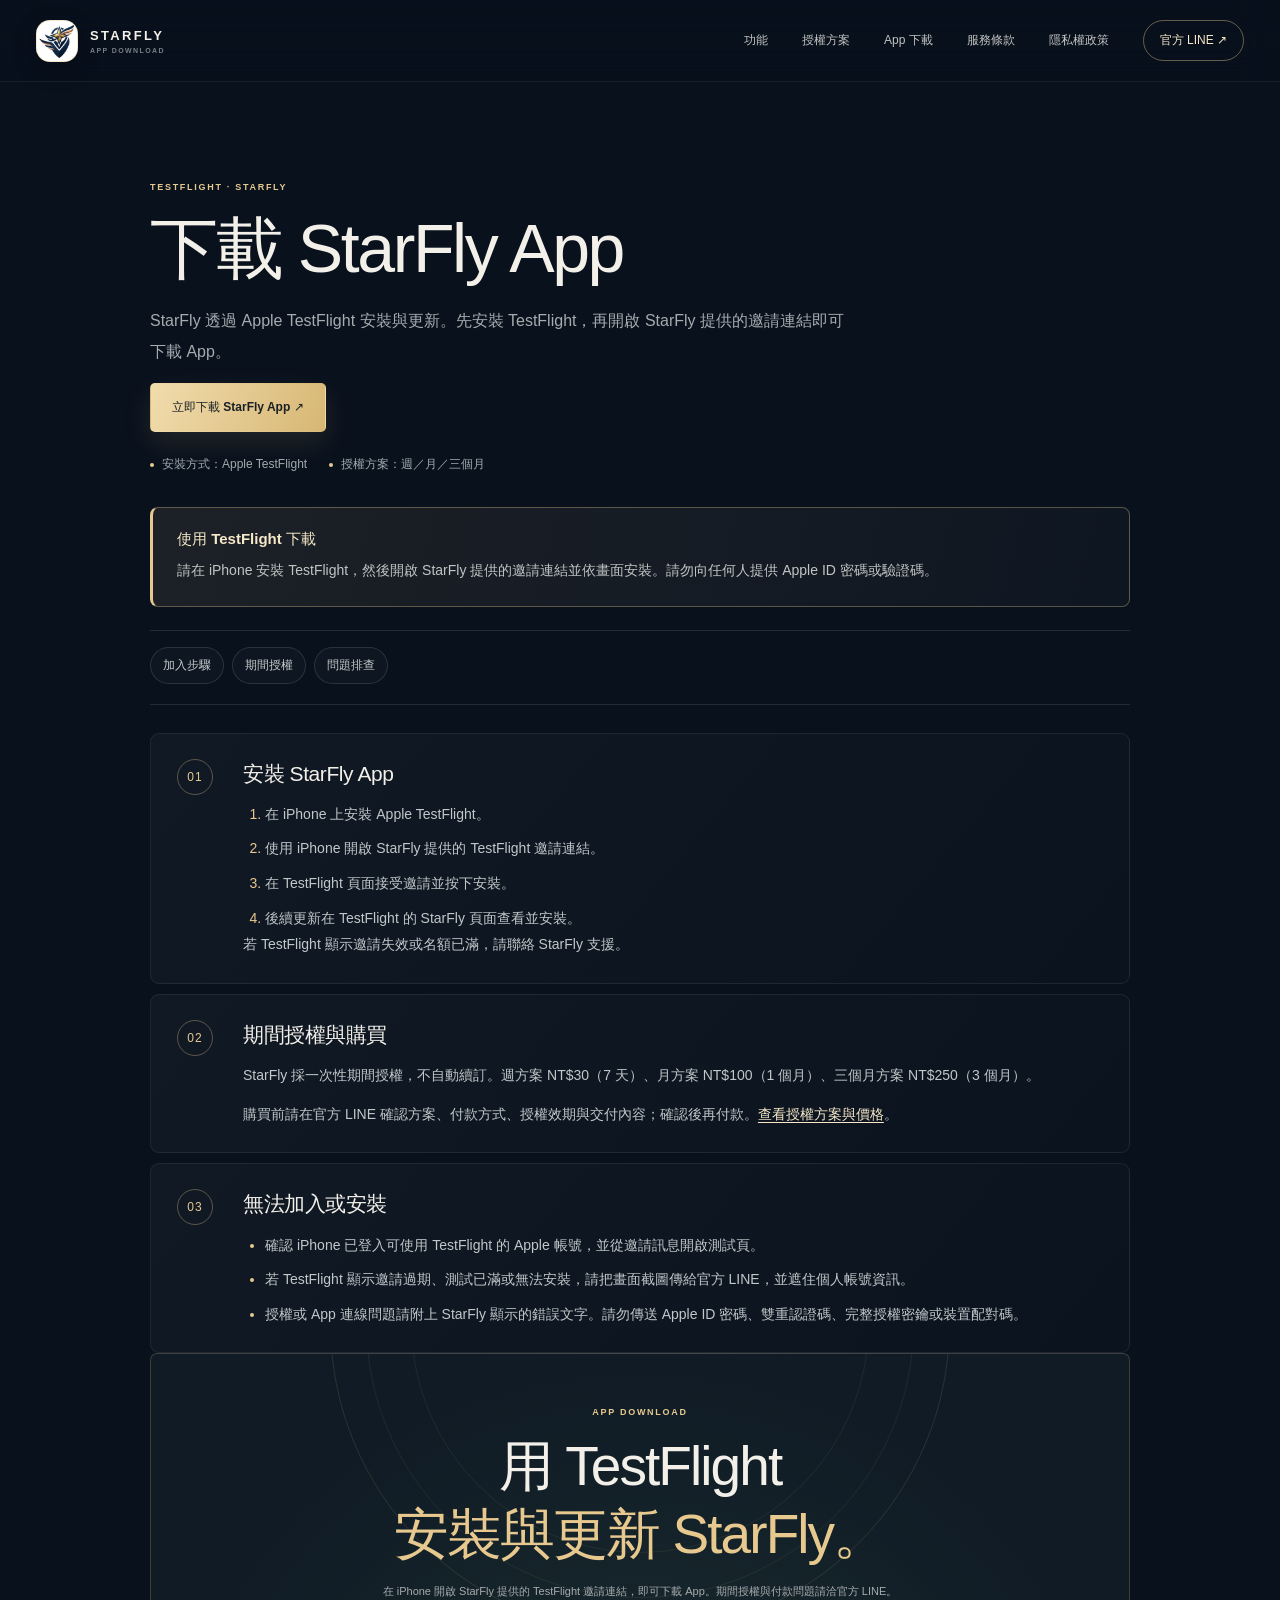
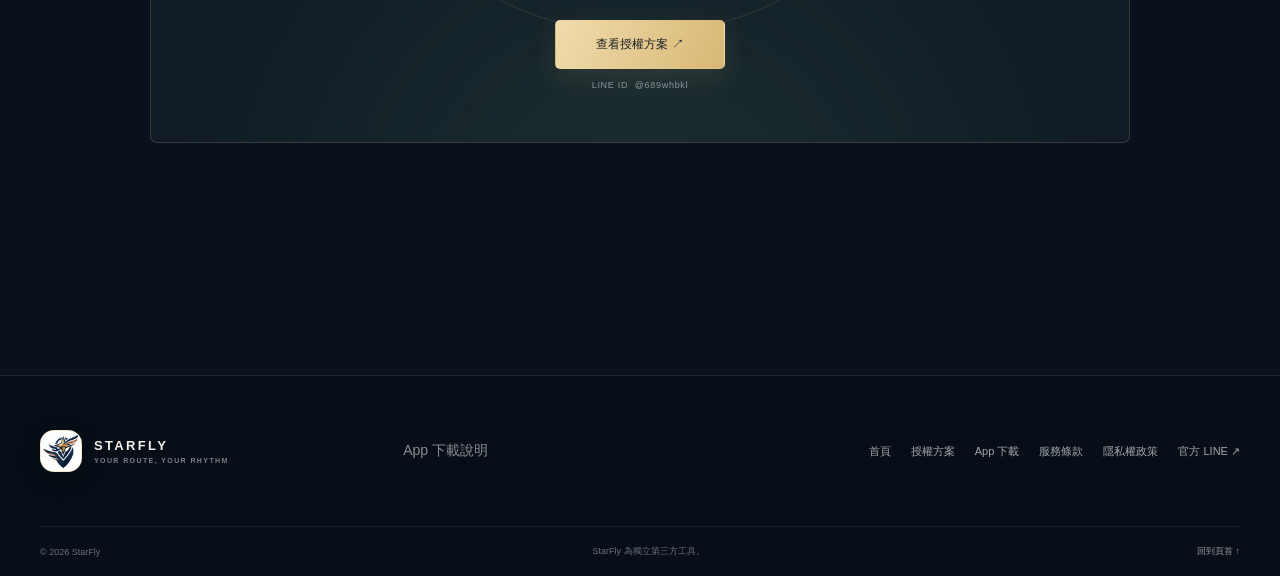
==== commit c34802ce: "Add files via upload" ====
--- a/install.html
+++ b/install.html
@@ -1,195 +1,24 @@
-<!doctype html>
-<html lang="zh-Hant">
-<head>
-  <meta charset="utf-8">
-  <meta name="viewport" content="width=device-width, initial-scale=1">
-  <meta name="theme-color" content="#08111e">
-  <meta name="description" content="StarFly 免費版與 Pro 版 iPhone 安裝教學：使用 Windows 與 Sideloadly 簽署 IPA，完成開發者信任與裝置設定。">
-  <title>StarFly 安裝指南｜免費版與 Pro 版 IPA 安裝流程</title>
-  <link rel="icon" href="assets/starfly-icon.png" type="image/png">
-  <link rel="stylesheet" href="styles.css">
-  <link rel="stylesheet" href="typography.css">
-</head>
-<body>
-  <a class="skip-link" href="#main">跳至教學內容</a>
-  <header class="topbar">
-    <a class="brand" href="index.html" aria-label="StarFly 官網首頁">
-      <img src="assets/starfly-icon.png" alt="StarFly 圖示">
-      <span>STARFLY <small>INSTALL GUIDE</small></span>
-    </a>
-    <nav aria-label="主要導覽">
-      <a href="index.html">官網首頁</a>
-      <a href="index.html#downloads">下載專區</a>
-      <a href="#prepare">安裝前準備</a>
-      <a href="#install">安裝流程</a>
-      <a href="#network">連線設定</a>
-      <a href="#help">常見問題</a>
-    </nav>
-    <a class="top-contact" href="https://line.me/R/ti/p/@689whbkl" target="_blank" rel="noopener noreferrer">官方 LINE <span aria-hidden="true">↗</span></a>
-  </header>
-
-  <main id="main">
-    <section class="hero wrap" id="top">
-      <div class="hero-copy">
-        <div class="eyebrow"><span class="live-dot"></span> iPHONE × WINDOWS · 完整圖文流程</div>
-        <h1>把 StarFly<br><em>安裝到 iPhone。</em></h1>
-        <p class="hero-lede">從未簽署 IPA、Sideloadly，到 iPhone 開發者信任與 LocalDevVPN 連線設定，一步一步完成。</p>
-        <div class="hero-actions">
-          <a class="button button-primary" href="#prepare">開始安裝 <span aria-hidden="true">↓</span></a>
-          <a class="button button-quiet" href="https://sideloadly.io/" target="_blank" rel="noopener noreferrer">Sideloadly 官方網站 <span aria-hidden="true">↗</span></a>
-        </div>
-        <div class="hero-note"><span class="note-icon">i</span><span>本指南使用你自己的 Apple ID 簽署。Apple ID 密碼與雙重認證碼<strong>只輸入在你自行開啟的 Sideloadly</strong>，不要傳給任何人。</span></div>
-      </div>
-      <div class="hero-art" aria-label="StarFly 安裝流程示意">
-        <div class="orbit orbit-one"></div><div class="orbit orbit-two"></div>
-        <div class="hero-glow"></div>
-        <div class="phone-card">
-          <div class="phone-top"><span>STARFLY</span><span class="phone-signal">● ● ●</span></div>
-          <img src="assets/starfly-icon.png" alt="StarFly App 圖示" class="phone-icon">
-          <div class="phone-title">StarFly</div>
-          <div class="phone-subtitle">安裝完成後，先完成授權與裝置配對</div>
-          <div class="phone-status"><span></span> READY TO SET UP</div>
-        </div>
-        <div class="floating-tag tag-sign"><span>01</span> Sign & Install</div>
-        <div class="floating-tag tag-connect"><span>02</span> Connect Securely</div>
-        <div class="hero-caption">INSTALLATION · PAIRING · LOCAL TUNNEL</div>
-      </div>
-      <div class="hero-bottom"><span>建議預留 10–15 分鐘</span><span>需要 Windows 電腦與 iPhone 傳輸線</span><span>繁體中文 · 個人側載教學</span></div>
-    </section>
-
-    <section class="notice-strip wrap" aria-label="重要說明">
-      <div class="notice-mark">!</div>
-      <div><strong>先分清兩種帳號資訊</strong><p>Apple ID 是 Sideloadly 簽署 App 用的帳號；StarFly Pro 授權碼是 Pro 版啟用用的另一組資料。免費版不需要購買 Pro 授權。不要把 Apple ID 密碼、驗證碼或完整授權碼貼到公開社群。</p></div>
-      <a href="index.html#pro-license">Pro 授權碼購買資訊 <span aria-hidden="true">↗</span></a>
-    </section>
-
-    <section class="section wrap" id="prepare">
-      <div class="section-heading">
-        <div><div class="eyebrow">BEFORE YOU START</div><h2>安裝前，先準備好這些</h2></div>
-        <p>符合條件再開始，可以減少 Sideloadly 找不到手機或安裝後無法開啟的狀況。</p>
-      </div>
-      <div class="prep-grid">
-        <article class="prep-card"><span class="prep-number">01</span><div class="prep-icon"></div><h3>iPhone 與 iOS</h3><p>StarFly 目前要求 <strong>iOS 26 或更新版本</strong>。請使用實體 iPhone，準備好解鎖密碼。</p></article>
-        <article class="prep-card"><span class="prep-number">02</span><div class="prep-icon">⌘</div><h3>Windows 電腦與傳輸線</h3><p>使用可傳輸資料的 USB 線。第一次連接時，iPhone 可能詢問是否信任這部電腦。</p></article>
-        <article class="prep-card"><span class="prep-number">03</span><div class="prep-icon">⇩</div><h3>選擇 StarFly 版本</h3><p>免費版與 Pro 安裝檔都可直接下載；Pro 啟用需要另外購買授權碼。</p><a class="button button-primary" href="downloads/StarFly-unsigned.ipa" download="StarFly-unsigned.ipa">下載免費版 <span aria-hidden="true">↓</span></a><a class="button button-quiet" href="downloads/StarFly-Pro-unsigned.ipa" download="StarFly-Pro-unsigned.ipa">下載 Pro IPA <span aria-hidden="true">↓</span></a><small class="edition-hint">所有 IPA 都需要先由 Sideloadly 簽署。</small></article>
-        <article class="prep-card"><span class="prep-number">04</span><div class="prep-icon">◎</div><h3>自己的 Apple ID</h3><p>由 Sideloadly 使用你的帳號簽署。免費 Apple ID 簽署通常每 7 天需更新；這與 Pro 授權是兩回事。</p></article>
-      </div>
-      <div class="small-callout"><span class="check">✓</span><span><strong>Windows 元件提醒：</strong>Sideloadly 官方目前要求 Apple 網站提供的 Windows 版 iTunes 與 iCloud；若手機偵測不到，先查看<a href="https://sideloadly.io/" target="_blank" rel="noopener noreferrer">官方安裝說明</a>，確認 Apple 元件版本、信任此電腦並重開機。Microsoft Store 版 iTunes 可能造成連線問題；不要為了安裝而關閉防毒軟體。</span></div>
-    </section>
-
-    <section class="section section-dark" id="install">
-      <div class="wrap">
-        <div class="section-heading">
-          <div><div class="eyebrow">01 — 04 · SIGN & INSTALL</div><h2>用 Sideloadly 安裝 IPA</h2></div>
-          <p>以下步驟依 Windows 版 Sideloadly 編排；不同版本的按鈕位置可能略有差異。</p>
-        </div>
-
-        <div class="steps">
-          <article class="step-row">
-            <div class="step-index">01</div>
-            <div class="step-body"><div class="step-label">DOWNLOAD · 下載工具與 IPA</div><h3>下載 Sideloadly 與選擇版本</h3><p>從 <a href="https://sideloadly.io/" target="_blank" rel="noopener noreferrer">Sideloadly 官方網站</a>下載並安裝 Windows 版工具。免費版與 Pro IPA 都可由官網下載。Pro 需另購啟用授權碼，請由官網上的官方 LINE 洽購。</p><a class="button button-primary" href="downloads/StarFly-unsigned.ipa" download="StarFly-unsigned.ipa">下載免費版 IPA <span aria-hidden="true">↓</span></a> <a class="button button-quiet" href="downloads/StarFly-Pro-unsigned.ipa" download="StarFly-Pro-unsigned.ipa">下載 Pro IPA <span aria-hidden="true">↓</span></a><div class="step-tip">IPA 尚未簽署，不能直接在 iPhone 開啟；請依後續步驟用 Sideloadly 簽署。Pro 授權碼須另行購買，請前往<a href="index.html#pro-license">官網授權碼購買區</a>聯絡官方 LINE。</div></div>
-            <figure class="step-visual compact-figure"><img src="assets/01-ipa-file.png" alt="Windows 檔案總管中的 StarFly IPA 檔案示意"><figcaption>免費版：StarFly-unsigned.ipa；Pro：StarFly-Pro-unsigned.ipa。每次安裝前確認檔名與版本。</figcaption></figure>
-          </article>
-
-          <article class="step-row">
-            <div class="step-index">02</div>
-            <div class="step-body"><div class="step-label">CONNECT · 連接 iPhone</div><h3>解鎖手機，再接上 USB</h3><p>保持 iPhone 解鎖並連接電腦。如果手機出現「信任此電腦」，確認是自己的電腦後點「信任」，再輸入 iPhone 密碼。回到 Sideloadly，確認上方裝置欄選到你的 iPhone。</p><div class="step-tip">裝置清單空白時：換一條支援資料傳輸的線、重新插拔，並確認 iPhone 已解鎖。</div></div>
-            <figure class="step-visual"><img src="assets/02-sideloadly.png" alt="Sideloadly 顯示已選擇 iPhone 與 StarFly IPA，狀態 Done"><figcaption>完成後狀態會顯示 Done。示意畫面中的帳號已遮蔽。</figcaption></figure>
-          </article>
-
-          <article class="step-row">
-            <div class="step-index">03</div>
-            <div class="step-body"><div class="step-label">SIGN · 使用自己的 Apple ID 簽署</div><h3>放入所選 IPA，按 Start 開始</h3><ol class="compact-list"><li>把剛才下載的免費版或 Pro 版 IPA 拖到 Sideloadly 視窗，或按左側 IPA 圖示選取。</li><li>在 Apple ID 欄位輸入你自己的帳號，再確認裝置欄是正確的 iPhone。</li><li>按 <strong>Start</strong>，依畫面提示完成 Apple 登入與雙重認證。</li><li>等到狀態顯示 <strong>Done</strong>，再從 iPhone 主畫面尋找 StarFly。</li></ol><div class="step-tip step-warning">Apple 驗證碼只在你自己的 Sideloadly 登入流程中輸入。官方 LINE 客服不需要你的 Apple ID 密碼或驗證碼。</div></div>
-            <div class="mini-panel"><span class="mini-icon">↻</span><strong>免費 Apple ID 的期限</strong><p>Sideloadly 官方說明：免費帳號簽署的 App 通常可使用 7 天。可在 Sideloadly 設定自動重新簽署；自動刷新仍需要電腦能透過 USB 或已設定的 Wi‑Fi 偵測到裝置。若 App 失效，使用相同 Apple ID 重新安裝最新版。</p></div>
-          </article>
-
-          <article class="step-row">
-            <div class="step-index">04</div>
-            <div class="step-body"><div class="step-label">DEVELOPER MODE · 開啟開發者模式</div><h3>照文字步驟完成啟用與配對</h3><ol class="compact-list"><li>先在 StarFly「裝置設定」點「配對此 iPhone」開始配對，並依 App 提示前往設定。</li><li>打開「設定 → 隱私權與安全性 → 開發者模式」，開啟開關並依提示重新啟動 iPhone。</li><li>重新開機後，在確認畫面點「啟用」，再輸入 iPhone 解鎖密碼。</li><li>回到「設定 → 隱私權與安全性 → 開發者模式」，在「其他裝置」下點「Pair with StarFly」（部分介面會顯示「與 StarFly 配對」）。</li><li>依 iPhone 畫面輸入 StarFly 顯示的六位數配對碼並確認；如出現本機網路權限提示，請允許 StarFly 存取。</li></ol><div class="step-tip">如果一開始看不到「開發者模式」，先讓 StarFly 的配對流程保持啟動，再回設定查看。配對期間不要關閉 StarFly，並保持 Developer Mode 開啟。</div><div class="step-tip step-warning">開發者模式會降低部分裝置安全保護；只在安裝並使用你信任的 App 時開啟。</div></div>
-            <figure class="step-visual devmode-visual"><img src="assets/06-developer-mode-enabled.png" alt="iPhone 隱私權與安全性中的開發者模式設定畫面"><figcaption>實際操作請依文字完成重新啟動與確認。</figcaption></figure>
-          </article>
-        </div>
-      </div>
-    </section>
-
-    <section class="section wrap" id="trust">
-      <div class="section-heading">
-        <div><div class="eyebrow">05 · TRUST ON IPHONE</div><h2>第一次開啟前，信任簽署者</h2></div>
-        <p>若跳出「未受信任的開發者」，先取消提示，再到設定中信任剛才用來簽署的開發者。</p>
-      </div>
-      <div class="trust-layout">
-        <div class="trust-steps">
-          <div class="trust-step"><span>1</span><div><strong>先點「取消」</strong><p>不要重複點開 App；返回 iPhone 主畫面。</p></div></div>
-          <div class="trust-step"><span>2</span><div><strong>打開 VPN 與裝置管理</strong><p>「設定 → 一般 → VPN 與裝置管理」。</p></div></div>
-          <div class="trust-step"><span>3</span><div><strong>選取 Developer App</strong><p>在「開發者 App」區域，點選這次 Sideloadly 簽署所使用的開發者帳號。</p></div></div>
-          <div class="trust-step"><span>4</span><div><strong>只信任你剛才使用的帳號</strong><p>按「信任……」並在確認視窗再次允許。完成後回主畫面開啟 StarFly。</p></div></div>
-          <div class="step-tip step-warning">只對你認得、而且與自己剛才使用的 Apple ID 相符的簽署者按「信任」。不要照抄別人的信任畫面上的帳號或團隊代碼。</div>
-        </div>
-        <div class="trust-gallery">
-          <figure><img src="assets/08-untrusted-developer-redacted.png" alt="iPhone 首次開啟時的未受信任開發者提示，帳號與團隊代碼已遮蔽"><figcaption>首次開啟若出現此提示，先點「取消」</figcaption></figure>
-          <figure><img src="assets/03-settings-general.png" alt="iPhone 設定頁面，顯示一般選項"><figcaption>設定首頁：進入「一般」</figcaption></figure>
-          <figure><img src="assets/04-vpn-device-management.png" alt="iPhone 一般設定中的 VPN 與裝置管理選項"><figcaption>一般頁面：找到「VPN 與裝置管理」</figcaption></figure>
-          <figure><img src="assets/09-developer-app-redacted.png" alt="開發者 App 清單，帳號已遮蔽"><figcaption>選擇剛才使用的 Developer App 帳號</figcaption></figure>
-          <figure><img src="assets/10-trust-developer-redacted.png" alt="iPhone 信任開發者確認畫面，個人帳號已遮蔽"><figcaption>確認簽署來源正確後，點「信任」</figcaption></figure>
-          <figure><img src="assets/11-trust-confirmation-redacted.png" alt="iPhone 再次確認是否允許開發者 App，個人帳號已遮蔽"><figcaption>依系統提示再次允許，然後返回 StarFly</figcaption></figure>
-        </div>
-      </div>
-    </section>
-
-    <section class="section section-tint" id="activate">
-      <div class="wrap activation-layout">
-        <div><div class="eyebrow">06 · ACTIVATE STARFLY</div><h2>完成首次設定</h2><p class="section-intro">免費版可直接進入 App。StarFly Pro 首次開啟時，請輸入 Pro 授權碼並啟用此設備；授權碼與 Apple ID 不同，也不會由 Sideloadly 產生。</p><a class="button button-line" href="index.html#pro-license">查看官網授權碼購買資訊 <span aria-hidden="true">↗</span></a><div class="privacy-chip">🔒 Pro 授權碼請私訊，不要貼在公開留言</div></div>
-        <div class="activation-card"><div class="activation-card-head"><img src="assets/starfly-icon.png" alt=""><div><span>STARFLY</span><strong>首次設定清單</strong></div></div><figure class="setup-reference"><img src="assets/05-device-setup.png" alt="StarFly 裝置設定畫面，包含配對此 iPhone 與連線前準備"><figcaption>StarFly 裝置設定畫面參考</figcaption></figure><figure class="setup-reference setup-reference-compact"><img src="assets/07-pairing-settings-redacted.png" alt="iPhone Developer Mode 頁面中的 Pair with StarFly 選項，裝置名稱已遮蔽"><figcaption>配對項目會出現在 iPhone 的 Developer Mode 設定中</figcaption></figure><ul><li><span>01</span>免費版直接開始；Pro 輸入授權碼啟用</li><li><span>02</span>安裝並開啟 LocalDevVPN</li><li><span>03</span>在「裝置設定」點「配對此 iPhone」開始配對</li><li><span>04</span>依文字步驟開啟 Developer Mode，重新啟動後確認啟用</li><li><span>05</span>在設定中選「Pair with StarFly」，輸入 StarFly 顯示的配對碼</li><li><span>06</span>允許 StarFly 使用「本機網路」，確認 LocalDevVPN 已連線</li></ul><div class="activation-foot">配對紀錄儲存在此 iPhone 的鑰匙圈中；StarFly 不會上傳配對檔。</div></div>
-      </div>
-    </section>
-
-    <section class="section wrap" id="network">
-      <div class="section-heading">
-        <div><div class="eyebrow">07 · LOCAL CONNECTION</div><h2>安裝並連接 LocalDevVPN</h2></div>
-        <p>StarFly 透過 LocalDevVPN 在你的 iPhone 上建立本機連線通道；它不是用來替代一般上網 VPN 的服務。</p>
-      </div>
-      <div class="vpn-layout">
-        <div class="vpn-card">
-          <div class="vpn-card-top"><div class="vpn-emblem">⌁</div><span class="store-badge">APP STORE</span></div>
-          <div class="vpn-card-title">LocalDevVPN</div><p>由 App Store 安裝，確認開發者與 App 名稱正確。</p>
-          <a class="button button-primary button-full" href="https://apps.apple.com/app/localdevvpn/id6755608044" target="_blank" rel="noopener noreferrer">在 App Store 查看 LocalDevVPN ↗</a>
-          <span class="vpn-footnote">App Store 官方連結 · 免費下載（以商店頁面為準）</span>
-        </div>
-        <div class="vpn-instructions"><div class="vpn-line"><span>1</span><div><strong>安裝後開啟 LocalDevVPN</strong><p>第一次連線時，iOS 可能詢問是否允許新增 VPN 設定；確認這是你剛從 App Store 安裝的 LocalDevVPN，再依系統提示操作。</p></div></div><div class="vpn-line"><span>2</span><div><strong>啟用本機通道</strong><p>回到 LocalDevVPN，啟動它的連線並確認狀態為已連線。開始 StarFly 位置工作階段期間，保持通道啟用。</p></div></div><div class="vpn-line"><span>3</span><div><strong>回到 StarFly 完成配對或重試</strong><p>如果 StarFly 顯示「仍在連線」，先確認 LocalDevVPN 已連線，再點「再試一次」。Wi‑Fi 使用者不要誤選行動數據流程。</p></div></div><div class="subtle-note">若同時使用其他 VPN、防火牆或公司管理設定，可能影響本機連線。只在你了解網路影響且允許的情況下暫停其他 VPN 做比較測試。</div></div>
-      </div>
-    </section>
-
-    <section class="section section-dark shortcut-section" id="shortcut">
-      <div class="wrap shortcut-layout">
-        <div><div class="eyebrow">OPTIONAL · MOBILE DATA</div><h2>行動數據流程捷徑<br><em>Wi‑Fi 使用者可略過</em></h2><p>這個 iCloud 捷徑叫「StarFly 網路流程」。它配合 StarFly 的行動數據連線引導，在需要時切換行動數據關閉／重新開啟，接著返回 App 繼續連線。</p><a class="button button-primary" href="https://www.icloud.com/shortcuts/21f20ca0ad8946f9ade191c02793a96c" target="_blank" rel="noopener noreferrer">取得 StarFly 網路流程捷徑 ↗</a><div class="shortcut-warning">「設定行動數據」是否可用，可能受 iOS、電信商或裝置管理政策影響；若動作無法執行，請依 StarFly 畫面手動完成步驟。</div></div>
-        <div class="shortcut-steps"><div class="shortcut-step"><span>01</span><div><strong>在 iPhone 開啟 iCloud 捷徑連結</strong><p>按「取得捷徑／加入捷徑」，並在「捷徑」App 確認已加入，名稱保持「StarFly 網路流程」。</p></div></div><div class="shortcut-step"><span>02</span><div><strong>讓 StarFly 使用這個名稱</strong><p>回 StarFly，開啟「控制中心 → 捷徑流程」，輸入完全相同的名稱，再開啟「需要時自動執行捷徑」。</p></div></div><div class="shortcut-step"><span>03</span><div><strong>只在實際使用 4G／5G 時跟著引導操作</strong><p>StarFly 需要暫時關閉行動數據時，捷徑會處理關閉；連線準備完成後，再執行開啟行動數據的捷徑。iOS 會返回 StarFly 繼續偵測。</p></div></div><div class="shortcut-note"><strong>安全提醒</strong><span>此捷徑會切換行動數據狀態；請先查看捷徑動作內容，只加入你信任的捷徑。若你只用 Wi‑Fi，無須安裝或啟用它。</span></div></div>
-      </div>
-    </section>
-
-    <section class="section wrap" id="help">
-      <div class="section-heading"><div><div class="eyebrow">TROUBLESHOOTING</div><h2>遇到問題？先看這裡</h2></div><p>按下方問題展開排查方法；求助時請遮住 Apple ID、驗證碼與授權序號。</p></div>
-      <div class="faq-list">
-        <details><summary>Sideloadly 看不到 iPhone，怎麼辦？</summary><div><p>解鎖 iPhone、重新插拔資料線，並在手機端允許「信任此電腦」。確認電腦已安裝 Sideloadly 官方要求的 Apple 裝置元件；重新啟動 Sideloadly 和電腦後再試。不要下載不明的驅動程式。</p></div></details>
-        <details><summary>安裝成功，但跳出「未受信任的開發者」？</summary><div><p>先取消提示，再到「設定 → 一般 → VPN 與裝置管理 → 開發者 App」，選取你剛才在 Sideloadly 使用的開發者並按「信任」。信任前先確認 IPA 來源和開發者身分。</p></div></details>
-        <details><summary>StarFly 七天後打不開或顯示無法驗證？</summary><div><p>免費 Apple ID 的簽署效期通常為 7 天，且同時可側載的 App 數量有限。用同一個 Apple ID 重新側載最新版 IPA，或事先在 Sideloadly 啟用自動刷新並確保電腦能偵測 iPhone。更新時不要先刪除舊 App，否則可能清掉本機設定並需要重新配對。</p></div></details>
-        <details><summary>Pro 要求授權碼，Apple ID 可以代替嗎？</summary><div><p>不可以。Apple ID 只供 Sideloadly 簽署；Pro 授權碼是另一項裝置授權。免費版不需要購買 Pro 授權。請透過官方 LINE <a href="https://line.me/R/ti/p/@689whbkl" target="_blank" rel="noopener noreferrer">@689whbkl</a> 洽詢 Pro 方案。不要在公開頁面張貼完整授權碼。</p></div></details>
-        <details><summary>LocalDevVPN 顯示已連線，StarFly 還是找不到 iPhone？</summary><div><p>確認配對的是目前這部實體 iPhone，允許 StarFly 使用本機網路，並確認 LocalDevVPN 通道仍開啟。Wi‑Fi 請使用 Wi‑Fi 連線流程；只有真的在使用 4G／5G 時才選行動數據流程。前往 StarFly「設定 → 連線診斷」可查看狀態。</p></div></details>
-        <details><summary>更新版本會不會清除我的資料？</summary><div><p>使用相同 Apple ID 安裝相同 StarFly App 的新版 IPA，通常可覆蓋更新並保留 App 資料。不要先刪除 App；若要換簽署帳號或遇到簽章錯誤，先洽官方 LINE 確認再處理。</p></div></details>
-      </div>
-    </section>
-
-    <section class="closing wrap">
-      <div class="closing-mark"><img src="assets/starfly-icon.png" alt="StarFly"></div>
-      <div><div class="eyebrow">NEED A HAND?</div><h2>卡在某一步？官方 LINE 可以協助你。</h2><p>傳送「卡住的步驟編號＋錯誤畫面」即可；請先遮住 Apple ID、驗證碼、授權序號與配對碼。</p></div>
-      <div class="line-cta"><a class="button button-line" href="https://line.me/R/ti/p/@689whbkl" target="_blank" rel="noopener noreferrer">加入官方 LINE ↗</a><button id="copyLine" type="button" aria-label="複製官方 LINE ID">LINE ID <strong>@689whbkl</strong>　複製</button><span id="copyStatus" aria-live="polite"></span></div>
-    </section>
-  </main>
-
-  <footer class="footer wrap" id="sources">
-    <div class="footer-top"><a class="brand footer-brand" href="index.html"><img src="assets/starfly-icon.png" alt=""><span>STARFLY <small>INSTALL GUIDE</small></span></a><span>版本 2.0.0 · Build 61 · 安裝指南 2026.10</span></div>
-    <div class="footer-links"><a href="index.html">StarFly 官網首頁</a><a href="terms.html">服務條款</a><a href="privacy.html">隱私權政策</a><a href="https://sideloadly.io/" target="_blank" rel="noopener noreferrer">Sideloadly 官方網站</a><a href="https://sideloadly.io/faq" target="_blank" rel="noopener noreferrer">Sideloadly 官方 FAQ</a><a href="https://developer.apple.com/documentation/xcode/enabling-developer-mode-on-a-device?language=objc" target="_blank" rel="noopener noreferrer">Apple Developer：Developer Mode</a><a href="https://support.apple.com/zh-tw/118254" target="_blank" rel="noopener noreferrer">Apple Support：手動信任流程（介面參考）</a><a href="https://apps.apple.com/app/localdevvpn/id6755608044" target="_blank" rel="noopener noreferrer">LocalDevVPN App Store</a><a href="https://line.me/R/ti/p/@689whbkl" target="_blank" rel="noopener noreferrer">官方 LINE @689whbkl</a></div>
-    <div class="footer-disclaimer">僅限你擁有或獲得授權的裝置與用途。側載簽章有期限，開發者模式與信任設定會降低部分系統保護；請確認來源可信，測試結束後依需要還原實際位置。</div>
-  </footer>
-  <script src="script.js"></script>
-</body>
-</html>
+<!doctype html>
+<html lang="zh-Hant">
+<head>
+  <meta charset="utf-8"><meta name="viewport" content="width=device-width, initial-scale=1"><meta name="theme-color" content="#09111d">
+  <meta name="description" content="StarFly App 下載說明：透過 TestFlight 安裝與更新。">
+  <title>App 下載｜StarFly</title><link rel="icon" href="assets/starfly-icon.png" type="image/png"><link rel="stylesheet" href="site.css"><link rel="stylesheet" href="legal.css"><link rel="stylesheet" href="typography.css"><script src="site.js" defer></script>
+</head>
+<body>
+  <a class="skip-link" href="#main">跳至主要內容</a>
+  <header class="site-header" id="top"><a class="wordmark" href="index.html"><span class="brand-mark"><img src="assets/starfly-icon.png" alt=""></span><span>STARFLY<small>APP DOWNLOAD</small></span></a><button class="menu-toggle" type="button" aria-expanded="false" aria-controls="primary-nav" aria-label="開啟導覽選單"><span></span><span></span></button><nav class="primary-nav" id="primary-nav" aria-label="主要導覽"><a href="index.html#features">功能</a><a href="index.html#plans">授權方案</a><a href="https://testflight.apple.com/join/sr3w7648" target="_blank" rel="noopener noreferrer">App 下載</a><a href="terms.html">服務條款</a><a href="privacy.html">隱私權政策</a><a class="nav-contact" href="https://line.me/R/ti/p/@689whbkl" target="_blank" rel="noopener noreferrer">官方 LINE ↗</a></nav></header>
+  <main id="main" class="legal-main section-shell">
+    <div class="legal-hero reveal"><p class="eyebrow">TESTFLIGHT · STARFLY</p><h1>下載 StarFly App</h1><p>StarFly 透過 Apple TestFlight 安裝與更新。先安裝 TestFlight，再開啟 StarFly 提供的邀請連結即可下載 App。</p><p><a class="button button-gold" href="https://testflight.apple.com/join/sr3w7648" target="_blank" rel="noopener noreferrer">立即下載 StarFly App ↗</a></p><div class="legal-meta"><span>安裝方式：Apple TestFlight</span><span>授權方案：週／月／三個月</span></div></div>
+    <aside class="legal-alert reveal"><strong>使用 TestFlight 下載</strong><p>請在 iPhone 安裝 TestFlight，然後開啟 StarFly 提供的邀請連結並依畫面安裝。請勿向任何人提供 Apple ID 密碼或驗證碼。</p></aside>
+    <nav class="legal-toc reveal" aria-label="本頁內容"><a href="#join">加入步驟</a><a href="#license">期間授權</a><a href="#help">問題排查</a></nav>
+    <article class="legal-content">
+      <section class="reveal" id="join"><span class="legal-num">01</span><div><h2>安裝 StarFly App</h2><ol><li>在 iPhone 上安裝 Apple TestFlight。</li><li>使用 iPhone 開啟 StarFly 提供的 TestFlight 邀請連結。</li><li>在 TestFlight 頁面接受邀請並按下安裝。</li><li>後續更新在 TestFlight 的 StarFly 頁面查看並安裝。</li></ol><p>若 TestFlight 顯示邀請失效或名額已滿，請聯絡 StarFly 支援。</p></div></section>
+      <section class="reveal" id="license"><span class="legal-num">02</span><div><h2>期間授權與購買</h2><p>StarFly 採一次性期間授權，不自動續訂。週方案 NT$30（7 天）、月方案 NT$100（1 個月）、三個月方案 NT$250（3 個月）。</p><p>購買前請在官方 LINE 確認方案、付款方式、授權效期與交付內容；確認後再付款。<a href="index.html#plans">查看授權方案與價格</a>。</p></div></section>
+      <section class="reveal" id="help"><span class="legal-num">03</span><div><h2>無法加入或安裝</h2><ul><li>確認 iPhone 已登入可使用 TestFlight 的 Apple 帳號，並從邀請訊息開啟測試頁。</li><li>若 TestFlight 顯示邀請過期、測試已滿或無法安裝，請把畫面截圖傳給官方 LINE，並遮住個人帳號資訊。</li><li>授權或 App 連線問題請附上 StarFly 顯示的錯誤文字。請勿傳送 Apple ID 密碼、雙重認證碼、完整授權密鑰或裝置配對碼。</li></ul></div></section>
+    </article>
+    <section class="contact-section reveal"><div class="contact-orbit" aria-hidden="true"></div><p class="eyebrow">APP DOWNLOAD</p><h2>用 TestFlight<br><em>安裝與更新 StarFly。</em></h2><p>在 iPhone 開啟 StarFly 提供的 TestFlight 邀請連結，即可下載 App。期間授權與付款問題請洽官方 LINE。</p><a class="button button-gold" href="index.html#plans">查看授權方案 ↗</a><span class="contact-id">LINE ID&nbsp; @689whbkl</span></section>
+  </main>
+  <footer class="site-footer"><div class="footer-main section-shell"><a class="wordmark footer-wordmark" href="index.html"><span class="brand-mark"><img src="assets/starfly-icon.png" alt=""></span><span>STARFLY<small>YOUR ROUTE, YOUR RHYTHM</small></span></a><p>App 下載說明</p><nav aria-label="頁尾導覽"><a href="index.html">首頁</a><a href="index.html#plans">授權方案</a><a href="https://testflight.apple.com/join/sr3w7648" target="_blank" rel="noopener noreferrer">App 下載</a><a href="terms.html">服務條款</a><a href="privacy.html">隱私權政策</a><a href="https://line.me/R/ti/p/@689whbkl" target="_blank" rel="noopener noreferrer">官方 LINE ↗</a></nav></div><div class="footer-bottom section-shell"><span>© <span data-current-year>2026</span> StarFly</span><span>StarFly 為獨立第三方工具。</span><a href="#top">回到頁首 ↑</a></div></footer>
+</body>
+</html>
--- a/site.css
+++ b/site.css
@@ -0,0 +1,304 @@
+:root {
+  color-scheme: dark;
+  --ink: #f3f0e9;
+  --muted: #a6abae;
+  --subtle: #777f86;
+  --night: #09111d;
+  --night-2: #0d1724;
+  --panel: #111e2b;
+  --line: rgba(222, 226, 226, .12);
+  --gold: #e7c98f;
+  --gold-light: #f6e8c8;
+  --sage: #aab9a8;
+  --serif: var(--sans);
+  --sans: -apple-system, BlinkMacSystemFont, "Segoe UI", "Noto Sans TC", "Microsoft JhengHei", sans-serif;
+  font-family: var(--sans);
+  font-synthesis: none;
+  text-rendering: optimizeLegibility;
+  -webkit-font-smoothing: antialiased;
+  scroll-behavior: smooth;
+  background: var(--night);
+}
+
+* { box-sizing: border-box; }
+body { margin: 0; color: var(--ink); background: var(--night); min-width: 320px; }
+section[id] { scroll-margin-top: 100px; }
+a { color: inherit; }
+button, a { -webkit-tap-highlight-color: transparent; }
+button { font: inherit; }
+::selection { color: var(--night); background: var(--gold); }
+.skip-link { position: fixed; top: 10px; left: 10px; z-index: 99; padding: 12px 16px; color: var(--night); background: var(--gold); transform: translateY(-150%); }
+.skip-link:focus { transform: translateY(0); }
+.section-shell { width: min(1200px, calc(100% - 72px)); margin-inline: auto; }
+.site-header { position: sticky; top: 0; z-index: 20; height: 82px; display: flex; align-items: center; justify-content: space-between; padding: 0 max(36px, calc((100vw - 1320px) / 2)); border-bottom: 1px solid rgba(255,255,255,.07); background: rgba(9,17,29,.82); backdrop-filter: blur(18px); -webkit-backdrop-filter: blur(18px); }
+.wordmark { display: inline-flex; align-items: center; gap: 12px; text-decoration: none; letter-spacing: .18em; font-size: 13px; font-weight: 800; }
+.brand-mark { display: grid; width: 42px; height: 42px; place-items: center; overflow: hidden; border: 1px solid rgba(231,201,143,.45); border-radius: 14px; background: #fff; box-shadow: 0 7px 24px rgba(0,0,0,.22); }
+.brand-mark img { width: 100%; height: 100%; object-fit: cover; }
+.wordmark small { display: block; margin-top: 4px; color: var(--subtle); font-size: 7px; letter-spacing: .2em; font-weight: 600; }
+.primary-nav { display: flex; align-items: center; gap: 34px; }
+.primary-nav a { color: #c2c4c2; font-size: 12px; text-decoration: none; transition: color .2s ease; }
+.primary-nav a:hover, .site-footer nav a:hover { color: var(--gold); }
+.primary-nav .nav-contact { padding: 11px 16px; color: var(--gold-light); border: 1px solid rgba(231,201,143,.42); border-radius: 99px; }
+.menu-toggle { display: none; }
+
+.hero { position: relative; display: grid; min-height: 682px; grid-template-columns: .92fr 1.08fr; align-items: center; padding-top: 46px; padding-bottom: 67px; }
+.hero-copy { position: relative; z-index: 2; padding: 0 0 27px; }
+.eyebrow { display: flex; align-items: center; gap: 10px; margin: 0 0 22px; color: var(--gold); font-size: 9px; letter-spacing: .19em; font-weight: 700; }
+.eyebrow-line { width: 24px; height: 1px; background: var(--gold); }
+h1, h2, h3, p { margin-top: 0; }
+h1, h2 { font-weight: 500; letter-spacing: -.045em; }
+h1 { margin-bottom: 22px; font-size: clamp(48px, 6vw, 76px); line-height: 1.18; }
+h1 em, h2 em { color: var(--gold); font-family: var(--serif); font-weight: 400; }
+.hero-intro { max-width: 435px; margin-bottom: 30px; color: #aeb5b9; font-size: 14px; line-height: 1.95; }
+.hero-actions { display: flex; flex-wrap: wrap; gap: 12px; }
+.button { position: relative; display: inline-flex; min-height: 49px; align-items: center; justify-content: center; gap: 14px; padding: 0 21px; border: 1px solid transparent; border-radius: 5px; font-size: 12px; font-weight: 700; text-decoration: none; transition: transform .22s ease, background .22s ease, border-color .22s ease, box-shadow .22s ease; }
+.button:hover { transform: translateY(-3px); }
+.button:focus-visible, a:focus-visible, button:focus-visible, summary:focus-visible { outline: 2px solid var(--gold-light); outline-offset: 4px; }
+.button-gold { color: #1b2025; background: linear-gradient(115deg, #f1dcad, #d7b774); box-shadow: 0 11px 28px rgba(220,186,117,.12); }
+.button-gold:hover { box-shadow: 0 14px 34px rgba(220,186,117,.24); }
+.button-outline { color: var(--ink); border-color: rgba(255,255,255,.2); background: rgba(255,255,255,.025); }
+.button-outline:hover { border-color: rgba(231,201,143,.65); background: rgba(231,201,143,.06); }
+.hero-meta { display: flex; flex-wrap: wrap; gap: 22px; margin-top: 46px; color: #8c969e; font-size: 10px; letter-spacing: .04em; }
+.hero-meta span { display: flex; align-items: center; gap: 7px; }
+.status-dot { width: 6px; height: 6px; border-radius: 50%; background: #9eb898; box-shadow: 0 0 12px #9eb898; }
+.hero-scene { position: relative; min-height: 510px; isolation: isolate; overflow: hidden; }
+.scene-glow { position: absolute; inset: 11% 6% 8%; z-index: -2; border-radius: 50%; background: radial-gradient(ellipse, rgba(36,76,85,.45) 0, rgba(20,48,63,.24) 34%, transparent 72%); filter: blur(7px); }
+.scene-orbit { position: absolute; z-index: -1; width: 470px; height: 470px; top: 20px; left: 50%; border: 1px solid rgba(189,199,191,.09); border-radius: 50%; transform: translateX(-50%) rotate(-18deg) scaleY(.48); }
+.orbit-a { animation: orbit-drift 19s ease-in-out infinite alternate; }
+.orbit-b { width: 560px; height: 560px; top: -24px; border-color: rgba(231,201,143,.08); transform: translateX(-50%) rotate(31deg) scaleY(.5); animation: orbit-drift 23s ease-in-out infinite alternate-reverse; }
+.route-visual { position: absolute; inset: 21px -13px 10px 0; width: 100%; height: 100%; overflow: visible; }
+.route-shadow { fill: none; stroke: rgba(229,200,145,.09); stroke-width: 24; stroke-linecap: round; }
+.route-dash { fill: none; stroke: url(#routeGradient); stroke-width: 3; stroke-linecap: round; stroke-dasharray: 8 11; animation: route-draw 22s linear infinite; }
+.route-node { fill: var(--night); stroke: var(--gold); stroke-width: 3; }
+.node-mid { fill: #9fb8ae; stroke: var(--night); stroke-width: 4; }
+.node-end { fill: var(--gold); stroke: var(--night); stroke-width: 5; }
+.pulse-ring { fill: none; stroke: var(--gold); stroke-width: 1; opacity: .52; transform-box: fill-box; transform-origin: center; animation: pulse 2.8s ease-out infinite; }
+.scene-coordinate { position: absolute; z-index: 2; display: flex; flex-direction: column; gap: 5px; padding: 13px 16px; border: 1px solid rgba(255,255,255,.12); border-radius: 5px; background: rgba(10,23,33,.68); box-shadow: 0 15px 45px rgba(0,0,0,.18); backdrop-filter: blur(14px); }
+.scene-coordinate span { color: var(--gold); font-size: 7px; letter-spacing: .17em; }
+.scene-coordinate b { font-size: 11px; letter-spacing: .08em; font-weight: 600; }
+.scene-coordinate small { color: #96a0a5; font-size: 9px; letter-spacing: .1em; }
+.coord-one { top: 59px; left: 10px; animation: float-slow 6s ease-in-out infinite; }
+.coord-two { right: 0; bottom: 93px; animation: float-slow 6s ease-in-out 1.2s infinite; }
+.scene-map-label { position: absolute; color: rgba(220,224,218,.51); font-size: 9px; letter-spacing: .12em; }
+.label-a { top: 42%; left: 13%; }.label-b { top: 19%; right: 14%; }
+.route-card { position: absolute; right: 9%; bottom: 16px; left: 9%; display: flex; align-items: center; gap: 12px; padding: 13px 15px; border: 1px solid rgba(255,255,255,.1); border-radius: 7px; background: rgba(15,28,40,.87); box-shadow: 0 18px 48px rgba(0,0,0,.25); backdrop-filter: blur(16px); }
+.route-card-icon { display: grid; width: 36px; height: 36px; place-items: center; color: var(--night); border-radius: 50%; background: var(--gold); font-family: var(--serif); font-size: 23px; }
+.route-card small { display: block; margin-bottom: 4px; color: #87949c; font-size: 7px; letter-spacing: .18em; }
+.route-card strong { font-size: 11px; font-weight: 600; }
+.route-card-live { display: flex; align-items: center; gap: 7px; margin-left: auto; color: #a9c6ad; font-size: 8px; letter-spacing: .12em; }
+.route-card-live i { width: 6px; height: 6px; border-radius: 50%; background: #9fbe9a; box-shadow: 0 0 10px #9fbe9a; }
+.scene-index { position: absolute; top: 0; right: 2px; color: var(--gold); font: 15px var(--serif); letter-spacing: .15em; text-align: right; }
+.scene-index span { display: block; margin-top: 4px; color: #839097; font: 7px var(--sans); letter-spacing: .16em; }
+.hero-bottomline { position: absolute; right: 0; bottom: 15px; left: 0; display: flex; justify-content: space-between; padding-top: 14px; border-top: 1px solid var(--line); color: #727d83; font-size: 8px; letter-spacing: .16em; }
+.hero-bottomline b { padding-inline: 6px; color: var(--gold); font-weight: 400; }
+
+.statement { display: flex; min-height: 180px; align-items: center; justify-content: space-between; gap: 30px; padding: 40px 0; border-top: 1px solid var(--line); border-bottom: 1px solid var(--line); }
+.statement p { max-width: 610px; margin: 0; font: clamp(23px, 3vw, 35px)/1.5 var(--serif); letter-spacing: -.025em; }
+.statement span { max-width: 260px; color: var(--muted); font-size: 12px; line-height: 1.9; }
+.feature-section { padding-top: 130px; padding-bottom: 140px; }
+.section-heading { display: flex; align-items: end; justify-content: space-between; gap: 34px; margin-bottom: 46px; }
+.section-heading .eyebrow { margin-bottom: 17px; }
+h2 { margin-bottom: 0; font-size: clamp(37px, 4.7vw, 56px); line-height: 1.25; }
+.section-heading > p { max-width: 330px; margin: 0 2px 3px 0; color: var(--muted); font-size: 12px; line-height: 2; }
+.feature-grid { display: grid; grid-template-columns: repeat(3, 1fr); gap: 13px; }
+.feature-card { position: relative; min-height: 400px; overflow: hidden; padding: 24px 23px 26px; border: 1px solid var(--line); border-radius: 7px; background: linear-gradient(155deg, rgba(255,255,255,.034), rgba(255,255,255,.012)); transition: border-color .25s, transform .25s, background .25s; }
+.feature-card:hover { transform: translateY(-4px); border-color: rgba(231,201,143,.34); background: linear-gradient(155deg, rgba(255,255,255,.055), rgba(255,255,255,.015)); }
+.feature-top { position: relative; z-index: 2; display: flex; align-items: center; justify-content: space-between; color: #78848a; }
+.feature-number { font: 11px var(--serif); letter-spacing: .14em; }
+.feature-glyph { color: var(--gold); font: 25px var(--serif); }
+.feature-tag { padding: 6px 9px; border: 1px solid rgba(231,201,143,.34); border-radius: 99px; color: var(--gold); font-size: 8px; letter-spacing: .09em; }
+.feature-card h3 { margin: 25px 0 9px; font-size: 16px; font-weight: 600; letter-spacing: -.02em; }
+.feature-card > p, .feature-wide-copy p { margin-bottom: 0; color: var(--muted); font-size: 11px; line-height: 1.9; }
+.feature-art { position: relative; height: 190px; margin: 0 -2px; overflow: hidden; }
+.pin-art { display: grid; place-items: center; background: radial-gradient(ellipse at center, rgba(35,73,75,.4), transparent 70%); }
+.map-grid { position: absolute; inset: 23px 28px; opacity: .25; background-image: linear-gradient(rgba(170,187,177,.17) 1px, transparent 1px), linear-gradient(90deg, rgba(170,187,177,.17) 1px, transparent 1px); background-size: 31px 31px; mask-image: radial-gradient(ellipse, black 20%, transparent 77%); }
+.pin-halo { position: absolute; width: 115px; height: 115px; border: 1px solid rgba(231,201,143,.28); border-radius: 50%; box-shadow: 0 0 0 22px rgba(231,201,143,.025), 0 0 0 44px rgba(231,201,143,.02); animation: pulse-soft 4s ease-in-out infinite; }
+.pin-stem { position: absolute; width: 21px; height: 21px; margin-top: -13px; transform: rotate(45deg); border-radius: 50% 50% 50% 4px; background: var(--gold); box-shadow: 0 6px 22px rgba(231,201,143,.28); }
+.pin-core { position: absolute; margin: -15px 0 0 -1px; color: #232a2d; font-size: 10px; }
+.pin-coord { position: absolute; right: 4px; bottom: 8px; color: #91a0a0; font: 8px/1.7 ui-monospace, monospace; letter-spacing: .08em; }
+.path-art { background: radial-gradient(ellipse at center, rgba(34,75,88,.34), transparent 72%); }
+.path-line { position: absolute; width: 75%; height: 94px; left: 12%; top: 45px; border: 2px dashed rgba(231,201,143,.76); border-color: transparent transparent var(--gold) transparent; border-radius: 45%; transform: rotate(-14deg); animation: route-draw 15s linear infinite; }
+.path-dot { position: absolute; width: 12px; height: 12px; border-radius: 50%; border: 2px solid var(--night-2); background: var(--gold); box-shadow: 0 0 0 4px rgba(231,201,143,.1); }
+.dot-1 { left: 13%; top: 124px; }.dot-2 { left: 48%; top: 61px; background: #9cb5aa; }.dot-3 { right: 12%; top: 95px; }
+.path-chip { position: absolute; top: 18px; left: 34%; padding: 7px 11px; border: 1px solid rgba(231,201,143,.18); border-radius: 99px; color: #bdc6c0; background: rgba(10,22,31,.55); font-size: 7px; letter-spacing: .15em; }
+.walk-art { display: grid; place-items: center; background: radial-gradient(ellipse, rgba(84,97,83,.23), transparent 67%); }
+.walk-ring { position: absolute; width: 120px; height: 120px; border: 1px solid rgba(173,190,163,.26); border-radius: 50%; }
+.ring-one { animation: rotate-slow 22s linear infinite; border-style: dashed; }.ring-two { width: 83px; height: 83px; border-color: rgba(231,201,143,.43); }
+.walk-center { display: grid; width: 54px; height: 54px; place-items: center; border-radius: 50%; color: var(--night); background: var(--sage); font: 22px var(--serif); }
+.walk-mile { position: absolute; bottom: 20px; color: #91a098; font-size: 7px; letter-spacing: .18em; }
+.feature-wide { display: grid; grid-column: span 3; min-height: 280px; grid-template-columns: 1.1fr 1fr; align-items: center; column-gap: 40px; }
+.feature-wide .feature-top { grid-column: span 2; align-self: start; }
+.postcard-art { height: 190px; grid-column: 1; grid-row: 2; margin: -7px 0 0; border: 1px solid rgba(255,255,255,.1); background: linear-gradient(145deg, #233f52 0%, #34596a 50%, #c3aa82 100%); }
+.postcard-art:before { position: absolute; inset: 11px; border: 1px solid rgba(244,228,191,.48); content: ""; }
+.postcard-sun { position: absolute; top: 35px; right: 28%; width: 30px; height: 30px; border-radius: 50%; background: #e9c98a; box-shadow: 0 0 45px 18px rgba(236,206,143,.32); }
+.postcard-hill { position: absolute; bottom: -35px; width: 120%; height: 120px; border-radius: 50% 50% 0 0; }
+.hill-one { left: -27%; background: linear-gradient(110deg, #243c43, #426064); transform: rotate(-8deg); }.hill-two { right: -44%; bottom: -51px; background: #132a35; transform: rotate(11deg); }
+.postcard-label { position: absolute; z-index: 2; top: 20px; left: 27px; color: #f4ead3; font: 11px/1.5 var(--serif); letter-spacing: .1em; }.postcard-label small { font: 6px var(--sans); letter-spacing: .17em; }
+.postcard-stamp { position: absolute; z-index: 2; right: 23px; top: 19px; display: grid; width: 29px; height: 34px; place-items: center; border: 1px solid rgba(255,255,255,.65); color: #fff; font: 11px var(--serif); transform: rotate(6deg); }
+.feature-wide-copy { grid-column: 2; grid-row: 2; align-self: center; }
+.feature-wide-copy h3 { margin: 0 0 10px; font-size: 21px; }.feature-wide-copy p { max-width: 410px; font-size: 12px; }
+.text-link { display: inline-flex; gap: 11px; align-items: center; margin-top: 19px; color: var(--gold); font-size: 11px; text-decoration: none; }
+.text-link:hover { color: var(--gold-light); }
+.section-footnote { margin: 18px 0 0; color: #737e85; font-size: 9px; line-height: 1.7; }
+
+.button-full { width: 100%; }
+.button-light { color: #122027; background: #d9e0d6; }.button-light:hover { background: #eff2eb; }
+.note-lock { display: grid; width: 30px; height: 30px; place-items: center; border: 1px solid rgba(231,201,143,.25); border-radius: 50%; color: var(--gold); font-size: 19px; }
+
+.route-section { display: grid; min-height: 610px; grid-template-columns: 1.04fr .96fr; align-items: center; gap: 90px; padding-top: 125px; padding-bottom: 125px; }
+.route-section-art { position: relative; display: grid; min-height: 375px; place-items: center; overflow: hidden; border: 1px solid var(--line); border-radius: 7px; background: radial-gradient(ellipse at 50% 48%, rgba(43,78,79,.38), rgba(17,31,41,.14) 57%, transparent 74%); }
+.route-globe { position: relative; width: min(300px, 75vw); aspect-ratio: 1; overflow: hidden; border: 1px solid rgba(183,197,183,.22); border-radius: 50%; background: radial-gradient(circle at 38% 33%, rgba(56,104,97,.5), rgba(23,45,50,.72) 60%, rgba(12,24,34,.87)); box-shadow: inset -40px -18px 65px rgba(0,0,0,.28), 0 0 60px rgba(29,62,62,.24); animation: globe-float 8s ease-in-out infinite; }
+.route-globe:before, .route-globe:after { position: absolute; inset: 10% 26%; border: 1px solid rgba(182,204,187,.17); border-radius: 50%; content: ""; }.route-globe:after { inset: 0 41%; border-radius: 50%; }
+.globe-lat { position: absolute; inset: 25% 0; border: 1px solid rgba(182,204,187,.15); border-radius: 50%; }.globe-lat:after { position: absolute; inset: 29% -1px; border-top: 1px solid rgba(182,204,187,.13); border-bottom: 1px solid rgba(182,204,187,.13); content: ""; }
+.globe-lon { position: absolute; inset: 0 14%; border: 1px solid rgba(182,204,187,.12); border-radius: 50%; transform: rotate(-29deg); }
+.globe-track { position: absolute; top: 26%; left: 18%; width: 67%; height: 48%; border: 2px dashed var(--gold); border-color: var(--gold) transparent var(--gold) transparent; border-radius: 50%; transform: rotate(-28deg); animation: route-draw 18s linear infinite; }
+.globe-node { position: absolute; z-index: 2; top: 29%; right: 21%; width: 11px; height: 11px; border: 3px solid #182b32; border-radius: 50%; background: var(--gold); box-shadow: 0 0 0 5px rgba(231,201,143,.14); }
+.globe-label { position: absolute; right: 7%; bottom: 27%; color: #e5d7b7; font-size: 8px; line-height: 1.7; letter-spacing: .12em; }
+.art-caption { position: absolute; bottom: 18px; left: 21px; color: #758289; font-size: 7px; letter-spacing: .16em; line-height: 1.8; }
+.route-section-copy .eyebrow { margin-bottom: 18px; }.route-section-copy h2 { margin-bottom: 20px; font-size: clamp(35px, 4vw, 49px); }
+.route-section-copy > p:not(.eyebrow) { max-width: 450px; margin-bottom: 26px; color: var(--muted); font-size: 12px; line-height: 2; }
+.route-stats { display: flex; gap: 36px; margin-bottom: 20px; padding: 19px 0; border-top: 1px solid var(--line); border-bottom: 1px solid var(--line); }
+.route-stats div { display: grid; gap: 5px; }.route-stats strong { color: var(--gold); font: 16px var(--serif); letter-spacing: .07em; }.route-stats span { color: #899499; font-size: 9px; }
+
+.install-band { display: grid; grid-template-columns: 58px 1fr 1fr auto; align-items: center; gap: 25px; margin-bottom: 126px; padding: 27px 29px; border: 1px solid rgba(231,201,143,.24); border-radius: 6px; background: linear-gradient(110deg, rgba(231,201,143,.085), rgba(255,255,255,.022) 52%, rgba(255,255,255,.012)); }
+.install-band-number { color: var(--gold); font: 13px var(--serif); letter-spacing: .11em; }.install-band .eyebrow { margin-bottom: 7px; font-size: 7px; }.install-band h2 { font-size: 26px; }.install-band > p { margin: 0; color: var(--muted); font-size: 10px; line-height: 1.9; }
+.faq-section { padding-bottom: 130px; }.faq-layout { display: grid; grid-template-columns: .58fr 1.42fr; gap: 65px; }.faq-index { display: flex; flex-direction: column; justify-content: space-between; min-height: 130px; color: #7c878e; font-size: 8px; letter-spacing: .15em; }.faq-index a { color: var(--gold); font-size: 13px; line-height: 1.7; letter-spacing: normal; text-decoration: none; }
+.faq-list details { border-top: 1px solid var(--line); }.faq-list details:last-child { border-bottom: 1px solid var(--line); }
+.faq-list summary { display: grid; min-height: 72px; grid-template-columns: 40px 1fr 20px; align-items: center; gap: 14px; cursor: pointer; list-style: none; font-size: 13px; font-weight: 500; }.faq-list summary::-webkit-details-marker { display: none; }.faq-list summary > span { color: var(--gold); font: 11px var(--serif); }.faq-list summary i { color: var(--gold); font-size: 18px; font-style: normal; font-weight: 300; transition: transform .2s; }.faq-list details[open] summary i { transform: rotate(45deg); }
+.faq-list details > div { padding: 0 40px 20px 54px; animation: faq-in .2s ease both; }.faq-list details p { margin: 0; color: var(--muted); font-size: 11px; line-height: 1.9; }.faq-list details a { color: var(--gold); }
+.contact-section { position: relative; display: flex; min-height: 390px; flex-direction: column; align-items: center; justify-content: center; overflow: hidden; margin-bottom: 100px; border: 1px solid rgba(231,201,143,.2); border-radius: 7px; background: radial-gradient(ellipse at 50% 120%, rgba(48,80,69,.37), transparent 68%), #101b25; text-align: center; }
+.contact-section .eyebrow { z-index: 1; margin-bottom: 15px; }.contact-section h2 { z-index: 1; font-size: clamp(34px, 5vw, 55px); }.contact-section > p:not(.eyebrow) { z-index: 1; margin: 15px 0 21px; color: var(--muted); font-size: 11px; }.contact-section .button { z-index: 1; min-width: 170px; }.contact-id { z-index: 1; margin-top: 11px; color: #89949a; font-size: 9px; letter-spacing: .08em; }
+.contact-orbit { position: absolute; top: -340px; width: 620px; height: 620px; border: 1px solid rgba(231,201,143,.13); border-radius: 50%; }.contact-orbit:before, .contact-orbit:after { position: absolute; inset: 35px; border: 1px solid rgba(231,201,143,.08); border-radius: 50%; content: ""; }.contact-orbit:after { inset: 80px; }
+
+.site-footer { border-top: 1px solid var(--line); background: #070e17; }.footer-main { display: grid; min-height: 150px; grid-template-columns: 1fr 1fr 1.4fr; align-items: center; gap: 25px; }.footer-wordmark { width: max-content; }.footer-main > p { margin: 0; color: #858f95; font: 13px/1.7 var(--serif); }.site-footer nav { display: flex; flex-wrap: wrap; justify-content: end; gap: 13px 20px; }.site-footer nav a { color: #a0a8ab; font-size: 10px; text-decoration: none; transition: color .2s; }
+.footer-bottom { display: flex; min-height: 50px; align-items: center; justify-content: space-between; gap: 17px; border-top: 1px solid rgba(255,255,255,.07); color: #657079; font-size: 8px; }.footer-bottom a { color: #939c9f; text-decoration: none; white-space: nowrap; }
+
+.reveal { opacity: 1; transform: none; transition: opacity .75s ease, transform .75s cubic-bezier(.2,.7,.2,1); }
+.has-js .reveal { opacity: 0; transform: translateY(17px); }
+.has-js .reveal.is-visible { opacity: 1; transform: translateY(0); }
+.feature-grid .reveal:nth-child(2) { transition-delay: .08s; }.feature-grid .reveal:nth-child(3) { transition-delay: .16s; }.feature-grid .reveal:nth-child(4) { transition-delay: .1s; }
+@keyframes route-draw { to { stroke-dashoffset: -180; } }
+@keyframes pulse { 0% { opacity: .56; transform: scale(.6); } 75%,100% { opacity: 0; transform: scale(1.65); } }
+@keyframes pulse-soft { 0%,100% { transform: scale(.95); opacity: .7; } 50% { transform: scale(1.06); opacity: 1; } }
+@keyframes float-slow { 0%,100% { translate: 0 0; } 50% { translate: 0 -8px; } }
+@keyframes orbit-drift { from { translate: -9px 0; } to { translate: 12px 0; } }
+@keyframes rotate-slow { to { transform: rotate(360deg); } }
+@keyframes globe-float { 0%,100% { transform: translateY(0) rotate(-1deg); } 50% { transform: translateY(-8px) rotate(1deg); } }
+@keyframes faq-in { from { opacity: .2; transform: translateY(-4px); } to { opacity: 1; transform: translateY(0); } }
+
+@media (max-width: 900px) {
+  .section-shell { width: min(100% - 48px, 720px); }
+  .site-header { padding-inline: 24px; }
+  .primary-nav { gap: 16px; }
+  .primary-nav a { font-size: 11px; }
+  .primary-nav .nav-contact { padding: 9px 12px; }
+  .hero { min-height: 590px; grid-template-columns: 1fr .95fr; gap: 0; }
+  .hero-scene { min-height: 420px; }.scene-coordinate { padding: 10px 11px; }.coord-one { left: 0; }.coord-two { right: 0; bottom: 71px; }
+  .feature-section { padding-block: 100px; }
+  .feature-card { padding-inline: 18px; }.feature-wide { column-gap: 24px; }
+  .route-section { gap: 45px; }
+  .install-band { grid-template-columns: 38px 1fr 1fr; }.install-band .button { grid-column: 2 / -1; justify-self: start; }
+  .faq-layout { gap: 35px; }
+}
+@media (max-width: 640px) {
+  section[id] { scroll-margin-top: 78px; }
+  .section-shell { width: calc(100% - 38px); }
+  .site-header { height: 68px; padding-inline: 19px; }
+  .brand-mark { width: 37px; height: 37px; border-radius: 12px; }.wordmark { gap: 9px; font-size: 11px; }.wordmark small { font-size: 6px; }
+  .menu-toggle { display: flex; width: 42px; height: 42px; flex-direction: column; align-items: center; justify-content: center; gap: 6px; padding: 0; border: 1px solid var(--line); border-radius: 50%; color: var(--ink); background: transparent; cursor: pointer; }.menu-toggle span { width: 15px; height: 1px; background: var(--gold); transition: transform .2s; }.menu-toggle[aria-expanded="true"] span:first-child { transform: translateY(3.5px) rotate(45deg); }.menu-toggle[aria-expanded="true"] span:last-child { transform: translateY(-3.5px) rotate(-45deg); }
+  .primary-nav { position: absolute; top: 67px; right: 0; left: 0; display: flex; visibility: hidden; flex-direction: column; align-items: stretch; gap: 0; padding: 8px 19px 16px; border-bottom: 1px solid var(--line); background: rgba(9,17,29,.97); opacity: 0; transform: translateY(-6px); transition: opacity .2s, transform .2s, visibility .2s; }.primary-nav.is-open { visibility: visible; opacity: 1; transform: translateY(0); }.primary-nav a { padding: 13px 8px; border-bottom: 1px solid rgba(255,255,255,.055); font-size: 12px; }.primary-nav .nav-contact { margin-top: 10px; padding: 12px 14px; text-align: center; }
+  .hero { min-height: unset; grid-template-columns: 1fr; gap: 11px; padding-top: 70px; padding-bottom: 66px; }.hero-copy { padding-bottom: 0; }.eyebrow { margin-bottom: 16px; font-size: 8px; }.hero h1 { font-size: clamp(47px, 13vw, 65px); }.hero-intro { max-width: 460px; font-size: 12px; }.hero-meta { gap: 14px; margin-top: 27px; font-size: 9px; }.hero-scene { min-height: 370px; width: 100%; margin-top: 13px; }.route-visual { inset: 0 -3% 0 -3%; width: 106%; }.scene-orbit { width: 370px; height: 370px; top: 20px; }.orbit-b { width: 430px; height: 430px; }.coord-one { top: 34px; left: 1px; }.coord-two { right: 0; bottom: 69px; }.route-card { right: 2%; bottom: 2px; left: 2%; }.scene-map-label { font-size: 7px; }.hero-bottomline { bottom: 15px; font-size: 6px; }.hero-bottomline span:last-child { text-align: right; }
+  .statement { min-height: 170px; flex-direction: column; align-items: flex-start; justify-content: center; gap: 11px; padding-block: 27px; }.statement p { font-size: 25px; }.statement span { max-width: 340px; font-size: 10px; }
+  .feature-section { padding-block: 78px; }.section-heading { flex-direction: column; align-items: flex-start; gap: 17px; margin-bottom: 29px; }.section-heading .eyebrow { margin-bottom: 13px; }.section-heading h2 { font-size: 39px; }.section-heading > p { max-width: 440px; font-size: 11px; }
+  .feature-grid { grid-template-columns: 1fr 1fr; gap: 9px; }.feature-card { min-height: 340px; padding: 16px 14px 18px; }.feature-art { height: 148px; margin-inline: -1px; }.feature-card h3 { margin-top: 17px; font-size: 13px; }.feature-card > p { font-size: 9px; line-height: 1.8; }.feature-large { grid-column: span 2; min-height: 320px; }.feature-large .feature-art { height: 142px; }.feature-wide { grid-column: span 2; min-height: 385px; grid-template-columns: 1fr; gap: 0; padding-bottom: 22px; }.feature-wide .feature-top { grid-column: 1; }.postcard-art { grid-column: 1; grid-row: 2; height: 165px; margin-top: 0; }.feature-wide-copy { grid-column: 1; grid-row: 3; margin-top: 16px; }.feature-wide-copy h3 { font-size: 16px; }.feature-wide-copy p { font-size: 10px; }.section-footnote { font-size: 8px; }
+  .route-section { grid-template-columns: 1fr; gap: 31px; padding-block: 77px; }.route-section-art { min-height: 320px; grid-row: 2; }.route-globe { width: 245px; }.route-section-copy h2 { font-size: 38px; }.route-section-copy > p:not(.eyebrow) { font-size: 11px; }.route-stats { justify-content: space-between; gap: 14px; }
+  .install-band { grid-template-columns: 35px 1fr; gap: 12px; margin-bottom: 80px; padding: 22px 17px; }.install-band-number { grid-row: 1 / 3; align-self: start; padding-top: 3px; font-size: 10px; }.install-band h2 { font-size: 24px; }.install-band > p { grid-column: 2; }.install-band .button { grid-column: 2; margin-top: 5px; }
+  .faq-section { padding-bottom: 80px; }.faq-layout { grid-template-columns: 1fr; gap: 20px; }.faq-index { min-height: unset; flex-direction: row; align-items: center; }.faq-index a { font-size: 10px; text-align: right; }.faq-list summary { min-height: 66px; grid-template-columns: 30px 1fr 17px; gap: 8px; font-size: 11px; }.faq-list details > div { padding: 0 8px 17px 39px; }.faq-list details p { font-size: 10px; }
+  .contact-section { min-height: 345px; margin-bottom: 63px; padding: 30px 14px; }.contact-section h2 { font-size: 37px; }.contact-section > p:not(.eyebrow) { font-size: 10px; }
+  .footer-main { min-height: unset; grid-template-columns: 1fr 1fr; gap: 20px; padding-block: 27px; }.footer-main > p { justify-self: end; text-align: right; font-size: 11px; }.site-footer nav { grid-column: span 2; justify-content: flex-start; gap: 12px 18px; padding-top: 14px; border-top: 1px solid rgba(255,255,255,.07); }.site-footer nav a { font-size: 9px; }.footer-bottom { min-height: 62px; flex-wrap: wrap; justify-content: space-between; gap: 5px 15px; padding-block: 12px; font-size: 7px; }.footer-bottom span:nth-child(2) { order: 3; width: 100%; }
+}
+@media (max-width: 380px) {
+  .section-shell { width: calc(100% - 30px); }.hero-actions .button { min-height: 45px; padding-inline: 13px; font-size: 10px; }.hero-meta { gap: 9px; font-size: 8px; }.feature-card { padding-inline: 11px; }.feature-card h3 { font-size: 12px; }.feature-card > p { font-size: 8px; }.feature-art { height: 128px; }
+}
+@media (prefers-reduced-motion: reduce) {
+  *, *::before, *::after { scroll-behavior: auto !important; animation-duration: .01ms !important; animation-iteration-count: 1 !important; transition-duration: .01ms !important; }
+  .reveal { opacity: 1; transform: none; }
+}
+
+/* Keep supporting copy readable while preserving the compact visual hierarchy. */
+@media (min-width: 641px) {
+  .hero-intro { font-size: 15px; }
+  .hero-meta { font-size: 11px; }
+  .section-heading > p { font-size: 14px; }
+  .feature-card > p, .feature-wide-copy p { font-size: 13px; }
+  .feature-tag, .section-footnote, .price-card-label { font-size: 10px; }
+  .price-period { font-size: 13px; }
+  .price-detail { font-size: 12px; }
+  .pricing-note p { font-size: 11px; }
+  .pricing-note strong { font-size: 12px; }
+  .faq-list details p { font-size: 13px; }
+  .faq-list summary { font-size: 14px; }
+  .footer-main > p { font-size: 14px; }
+  .site-footer nav a { font-size: 11px; }
+  .footer-bottom { font-size: 9px; }
+}
+@media (max-width: 640px) {
+  .hero-intro { font-size: 13px; }
+  .section-heading > p { font-size: 12px; }
+  .feature-card > p { font-size: 10px; }
+  .feature-wide-copy p { font-size: 11px; }
+  .section-footnote { font-size: 9px; }
+  .price-period { font-size: 12px; }
+  .price-detail { font-size: 11px; }
+  .pricing-note p { font-size: 10px; }
+  .pricing-note strong { font-size: 11px; }
+  .faq-list summary { font-size: 12px; }
+  .faq-list details p { font-size: 11px; }
+  .site-footer nav a { font-size: 10px; }
+  .footer-bottom { font-size: 8px; }
+}
+@media (max-width: 380px) {
+  .feature-card > p { font-size: 9px; }
+  .hero-intro { font-size: 12px; }
+  .footer-bottom { font-size: 7.5px; }
+}
+
+.license-order-section { padding-top: 76px; padding-bottom: 96px; }
+.license-order-panel { display: grid; grid-template-columns: minmax(0, 1fr) minmax(250px, .68fr); align-items: center; gap: 38px; margin-top: 34px; padding: clamp(24px, 4vw, 48px); border: 1px solid #dce4e6; border-radius: 24px; background: linear-gradient(135deg, #fff, #f4f8f7); box-shadow: 0 24px 60px #0b1c280d; }
+.license-order-copy { max-width: 510px; }
+.order-step { color: #648779; font-size: 10px; font-weight: 800; letter-spacing: .16em; }
+.license-order-copy h3 { margin: 17px 0 13px; color: #122238; font-size: clamp(22px, 3vw, 30px); letter-spacing: -.04em; }
+.license-order-copy p { color: #60707c; font-size: 12px; line-height: 1.9; }
+.license-order-copy .order-privacy { margin-top: 22px; padding: 13px 15px; border-left: 2px solid #82b4a5; border-radius: 0 11px 11px 0; background: #eaf2ef; font-size: 10px; }
+.license-order-action { display: grid; gap: 13px; }
+.license-order-action > span, .license-order-action > a:not(.button) { color: #60707c; font-size: 11px; text-align: center; }
+.license-order-action > a:not(.button) { text-underline-offset: 4px; }
+@media (max-width: 700px) { .license-order-section { padding-top: 56px; padding-bottom: 68px; } .license-order-panel { grid-template-columns: 1fr; gap: 20px; margin-top: 22px; padding: 22px; border-radius: 19px; } }
+
+.pricing-section { padding: 104px 0 112px; border-block: 1px solid rgba(255,255,255,.06); background: linear-gradient(180deg, #0b141e, #101c27 52%, #0b141e); }
+.pricing-section .section-heading { margin-bottom: 32px; }
+.pricing-grid { display: grid; grid-template-columns: repeat(3, minmax(0, 1fr)); gap: 14px; align-items: stretch; }
+.price-card { display: flex; flex-direction: column; min-height: 310px; padding: 26px; border: 1px solid rgba(222,226,226,.12); border-radius: 7px; background: linear-gradient(145deg, rgba(255,255,255,.045), rgba(255,255,255,.015)); }
+.price-card { transition: transform .24s ease, border-color .24s ease, background .24s ease, box-shadow .24s ease; }
+.price-card:hover, .price-card:focus-within { transform: translateY(-4px); border-color: rgba(231,201,143,.42); box-shadow: 0 16px 38px rgba(0,0,0,.18); }
+.price-card-featured { border-color: rgba(231,201,143,.55); background: linear-gradient(145deg, rgba(231,201,143,.12), rgba(255,255,255,.025)); box-shadow: 0 18px 48px rgba(0,0,0,.18); }
+.price-card-label { color: var(--gold); font-size: 9px; font-weight: 750; letter-spacing: .13em; text-transform: uppercase; }
+.price-card h3 { margin: 20px 0 6px; font-size: 23px; }
+.price-amount { display: flex; align-items: baseline; gap: 5px; margin-top: 9px; color: var(--gold-light); }
+.price-amount > span { font-size: 13px; }
+.price-amount strong { font-size: clamp(38px, 4vw, 49px); line-height: 1; letter-spacing: -.06em; }
+.price-period { margin: 10px 0 0; color: var(--ink); font-size: 11px; font-weight: 650; }
+.price-detail { flex: 1; margin: 11px 0 22px; color: var(--muted); font-size: 10px; line-height: 1.8; }
+.price-card .button { min-height: 45px; font-size: 10px; }
+.pricing-note { display: grid; grid-template-columns: 32px 1fr auto; align-items: center; gap: 15px; margin-top: 18px; padding: 17px 20px; border: 1px solid rgba(255,255,255,.09); border-radius: 5px; background: rgba(255,255,255,.025); }
+.pricing-note .note-lock { color: var(--gold); font-size: 24px; }
+.pricing-note p { margin: 0; color: var(--muted); font-size: 9px; line-height: 1.9; }
+.pricing-note strong { display: block; margin-bottom: 2px; color: var(--ink); font-size: 10px; }
+.pricing-note > a { color: var(--gold); font-size: 9px; text-decoration: none; white-space: nowrap; }
+.testflight-band { display: grid; grid-template-columns: 70px 1fr 1fr auto; align-items: center; gap: 22px; margin-bottom: 112px; padding: 27px 29px; border: 1px solid rgba(231,201,143,.24); border-radius: 6px; background: linear-gradient(110deg, rgba(231,201,143,.085), rgba(255,255,255,.022) 52%, rgba(255,255,255,.012)); }
+.testflight-band .install-band-number { color: var(--gold); font: 11px var(--serif); letter-spacing: .11em; }
+.testflight-band .eyebrow { margin-bottom: 7px; font-size: 7px; }
+.testflight-band h2 { font-size: 23px; }
+.testflight-band > p { margin: 0; color: var(--muted); font-size: 9px; line-height: 1.9; }
+@media (max-width: 900px) { .pricing-grid { grid-template-columns: 1fr 1fr; } .price-card-featured { grid-row: span 1; } .testflight-band { grid-template-columns: 48px 1fr 1fr; } .testflight-band .button { grid-column: 2 / -1; justify-self: start; } }
+@media (max-width: 640px) { .pricing-section { padding-block: 72px; } .pricing-grid { grid-template-columns: 1fr; gap: 10px; } .price-card { min-height: 0; padding: 23px; } .price-card h3 { margin-top: 14px; } .price-detail { margin-bottom: 19px; } .pricing-note { grid-template-columns: 26px 1fr; gap: 10px; padding: 14px; } .pricing-note > a { grid-column: 2; } .testflight-band { grid-template-columns: 35px 1fr; gap: 12px; margin-bottom: 80px; padding: 22px 17px; } .testflight-band .install-band-number { grid-row: 1 / 3; align-self: start; padding-top: 3px; font-size: 9px; } .testflight-band h2 { font-size: 22px; } .testflight-band > p, .testflight-band .button { grid-column: 2; } .testflight-band .button { margin-top: 4px; } }
--- a/legal.css
+++ b/legal.css
@@ -0,0 +1,133 @@
+.legal-main {
+  max-width: 980px;
+  padding-top: clamp(64px, 8vw, 100px);
+  padding-bottom: clamp(84px, 11vw, 132px);
+}
+
+.legal-hero { max-width: 780px; margin-bottom: 34px; }
+.legal-hero .eyebrow { margin-bottom: 16px; }
+.legal-hero h1 { margin: 0 0 18px; font-size: clamp(42px, 6vw, 68px); }
+.legal-hero > p:not(.eyebrow) { max-width: 710px; color: var(--muted); font-size: 16px; line-height: 1.9; }
+.legal-meta { display: flex; flex-wrap: wrap; gap: 8px 22px; margin-top: 24px; color: #a1aaae; font-size: 12px; }
+.legal-meta span { display: inline-flex; align-items: center; gap: 8px; }
+.legal-meta span::before { width: 4px; height: 4px; border-radius: 50%; background: var(--gold); content: ""; }
+
+.legal-alert {
+  margin: 28px 0 23px;
+  padding: 22px 24px;
+  border: 1px solid rgba(231,201,143,.34);
+  border-left: 3px solid var(--gold);
+  border-radius: 8px;
+  background: linear-gradient(105deg, rgba(231,201,143,.09), rgba(255,255,255,.025));
+}
+.legal-alert strong { color: var(--gold-light); font-size: 15px; }
+.legal-alert p { margin: 8px 0 0; color: #c0c5c3; font-size: 14px; line-height: 1.9; }
+.legal-alert a { color: var(--gold-light); text-underline-offset: 3px; }
+
+.legal-notice-grid { margin: 24px 0; padding: 23px 25px; border: 1px solid rgba(255,255,255,.09); border-radius: 9px; background: rgba(255,255,255,.025); scroll-margin-top: 112px; }
+.legal-notice-grid h2 { margin: 0 0 15px; font-size: 18px; }
+.legal-notice-grid dl { display: grid; grid-template-columns: repeat(2, minmax(0, 1fr)); gap: 9px; margin: 0; }
+.legal-notice-grid dl > div { padding: 13px 14px; border: 1px solid rgba(255,255,255,.07); border-radius: 6px; background: rgba(255,255,255,.018); }
+.legal-notice-grid dt { margin-bottom: 5px; color: var(--gold-light); font-size: 13px; font-weight: 650; }
+.legal-notice-grid dd { margin: 0; color: #c1c8c9; font-size: 13px; line-height: 1.8; }
+
+.legal-toc {
+  display: flex;
+  flex-wrap: wrap;
+  gap: 8px;
+  margin: 0 0 28px;
+  padding: 16px 0 20px;
+  border-top: 1px solid var(--line);
+  border-bottom: 1px solid var(--line);
+}
+.legal-toc a {
+  padding: 9px 12px;
+  border: 1px solid rgba(255,255,255,.12);
+  border-radius: 99px;
+  color: #c4cbca;
+  background: rgba(255,255,255,.025);
+  font-size: 12px;
+  text-decoration: none;
+  transition: color .2s ease, border-color .2s ease, background .2s ease;
+}
+.legal-toc a:hover, .legal-toc a:focus-visible { color: var(--gold-light); border-color: rgba(231,201,143,.5); background: rgba(231,201,143,.07); }
+
+.legal-content { display: grid; gap: 10px; }
+.legal-content section {
+  display: grid;
+  grid-template-columns: 48px minmax(0, 1fr);
+  gap: 18px;
+  padding: 25px 26px;
+  border: 1px solid rgba(255,255,255,.075);
+  border-radius: 9px;
+  background: linear-gradient(130deg, rgba(255,255,255,.035), rgba(255,255,255,.012));
+  scroll-margin-top: 112px;
+}
+.legal-num { display: grid; width: 36px; height: 36px; place-items: center; border: 1px solid rgba(231,201,143,.35); border-radius: 50%; color: var(--gold); font: 12px var(--serif); letter-spacing: .08em; }
+.legal-content h2 { margin: 2px 0 14px; font-size: 21px; letter-spacing: -.02em; }
+.legal-content h3 { margin: 0 0 7px; color: var(--ink); font-size: 14px; font-weight: 650; }
+.legal-content p, .legal-content li { color: #c1c8c9; font-size: 14px; line-height: 1.9; }
+.legal-content p { margin: 0 0 12px; }
+.legal-content p:last-child { margin-bottom: 0; }
+.legal-content ul, .legal-content ol { display: grid; gap: 8px; margin: 0; padding-left: 22px; }
+.legal-content li::marker { color: var(--gold); }
+.legal-content a { color: var(--gold-light); text-underline-offset: 3px; }
+.legal-content a:hover { color: #fff1d2; }
+.legal-content .legal-sublist { margin-top: 10px; }
+
+.data-groups { display: grid; gap: 2px; }
+.data-group { display: grid; grid-template-columns: 38px minmax(0, 1fr); gap: 14px; padding: 16px 0; border-top: 1px solid rgba(255,255,255,.08); }
+.data-group:first-child { padding-top: 0; border-top: 0; }
+.data-icon { display: grid; width: 31px; height: 31px; place-items: center; border: 1px solid rgba(231,201,143,.3); border-radius: 50%; color: var(--gold); font: 10px var(--serif); }
+.data-group p { margin-bottom: 0; }
+.legal-table-wrap { overflow-x: auto; margin-top: 14px; border: 1px solid rgba(255,255,255,.1); border-radius: 7px; }
+.legal-table { width: 100%; border-collapse: collapse; min-width: 550px; }
+.legal-table th, .legal-table td { padding: 12px 14px; border-bottom: 1px solid rgba(255,255,255,.08); text-align: left; vertical-align: top; font-size: 13px; line-height: 1.75; }
+.legal-table th { color: var(--gold-light); background: rgba(231,201,143,.06); font-weight: 650; }
+.legal-table td { color: #c1c8c9; }
+.legal-table tr:last-child td { border-bottom: 0; }
+.legal-contact-card { margin-top: 15px; padding: 15px 17px; border: 1px solid rgba(231,201,143,.2); border-radius: 7px; background: rgba(231,201,143,.035); }
+.legal-contact-card p + p { margin-top: 6px; }
+.legal-source-list { display: grid; gap: 9px; }
+.legal-source-list a { width: fit-content; }
+
+.has-js .legal-content section.reveal { transition-duration: .55s; }
+
+@media (max-width: 640px) {
+  .legal-main { padding-top: 58px; padding-bottom: 82px; }
+  .legal-hero { margin-bottom: 26px; }
+  .legal-hero h1 { font-size: clamp(40px, 12vw, 52px); }
+  .legal-hero > p:not(.eyebrow) { font-size: 15px; }
+  .legal-meta { font-size: 11px; }
+  .legal-alert { margin: 21px 0 18px; padding: 17px; }
+  .legal-alert strong { font-size: 14px; }
+  .legal-alert p { font-size: 13px; }
+  .legal-notice-grid { margin: 19px 0; padding: 17px 15px; scroll-margin-top: 86px; }
+  .legal-notice-grid h2 { font-size: 17px; }
+  .legal-notice-grid dl { grid-template-columns: 1fr; gap: 7px; }
+  .legal-notice-grid dl > div { padding: 11px 12px; }
+  .legal-notice-grid dt { font-size: 12px; }
+  .legal-notice-grid dd { font-size: 12px; }
+  .legal-toc { flex-wrap: nowrap; overflow-x: auto; margin: 0 -19px 20px; padding: 12px 19px 16px; scrollbar-width: thin; scrollbar-color: rgba(231,201,143,.4) transparent; }
+  .legal-toc a { flex: 0 0 auto; padding: 8px 10px; font-size: 11px; }
+  .legal-content { gap: 8px; }
+  .legal-content section { grid-template-columns: 32px minmax(0, 1fr); gap: 10px; padding: 19px 15px; scroll-margin-top: 86px; }
+  .legal-num { width: 28px; height: 28px; font-size: 10px; }
+  .legal-content h2 { margin: 1px 0 11px; font-size: 18px; }
+  .legal-content h3 { font-size: 13px; }
+  .legal-content p, .legal-content li { font-size: 13px; line-height: 1.85; }
+  .legal-content ul, .legal-content ol { gap: 7px; padding-left: 19px; }
+  .data-group { grid-template-columns: 29px minmax(0, 1fr); gap: 10px; padding: 14px 0; }
+  .data-icon { width: 25px; height: 25px; font-size: 8px; }
+  .legal-table th, .legal-table td { padding: 10px 11px; font-size: 12px; }
+}
+
+@media print {
+  :root { color-scheme: light; }
+  body { color: #171717; background: #fff; }
+  .site-header, .site-footer, .legal-toc, .skip-link { display: none !important; }
+  .legal-main { max-width: none; padding: 0; }
+  .legal-content section, .legal-alert { break-inside: avoid; color: #171717; background: #fff; border-color: #aaa; }
+  .legal-content p, .legal-content li, .legal-alert p, .legal-meta { color: #333; }
+  .legal-content a { color: #174b72; }
+}
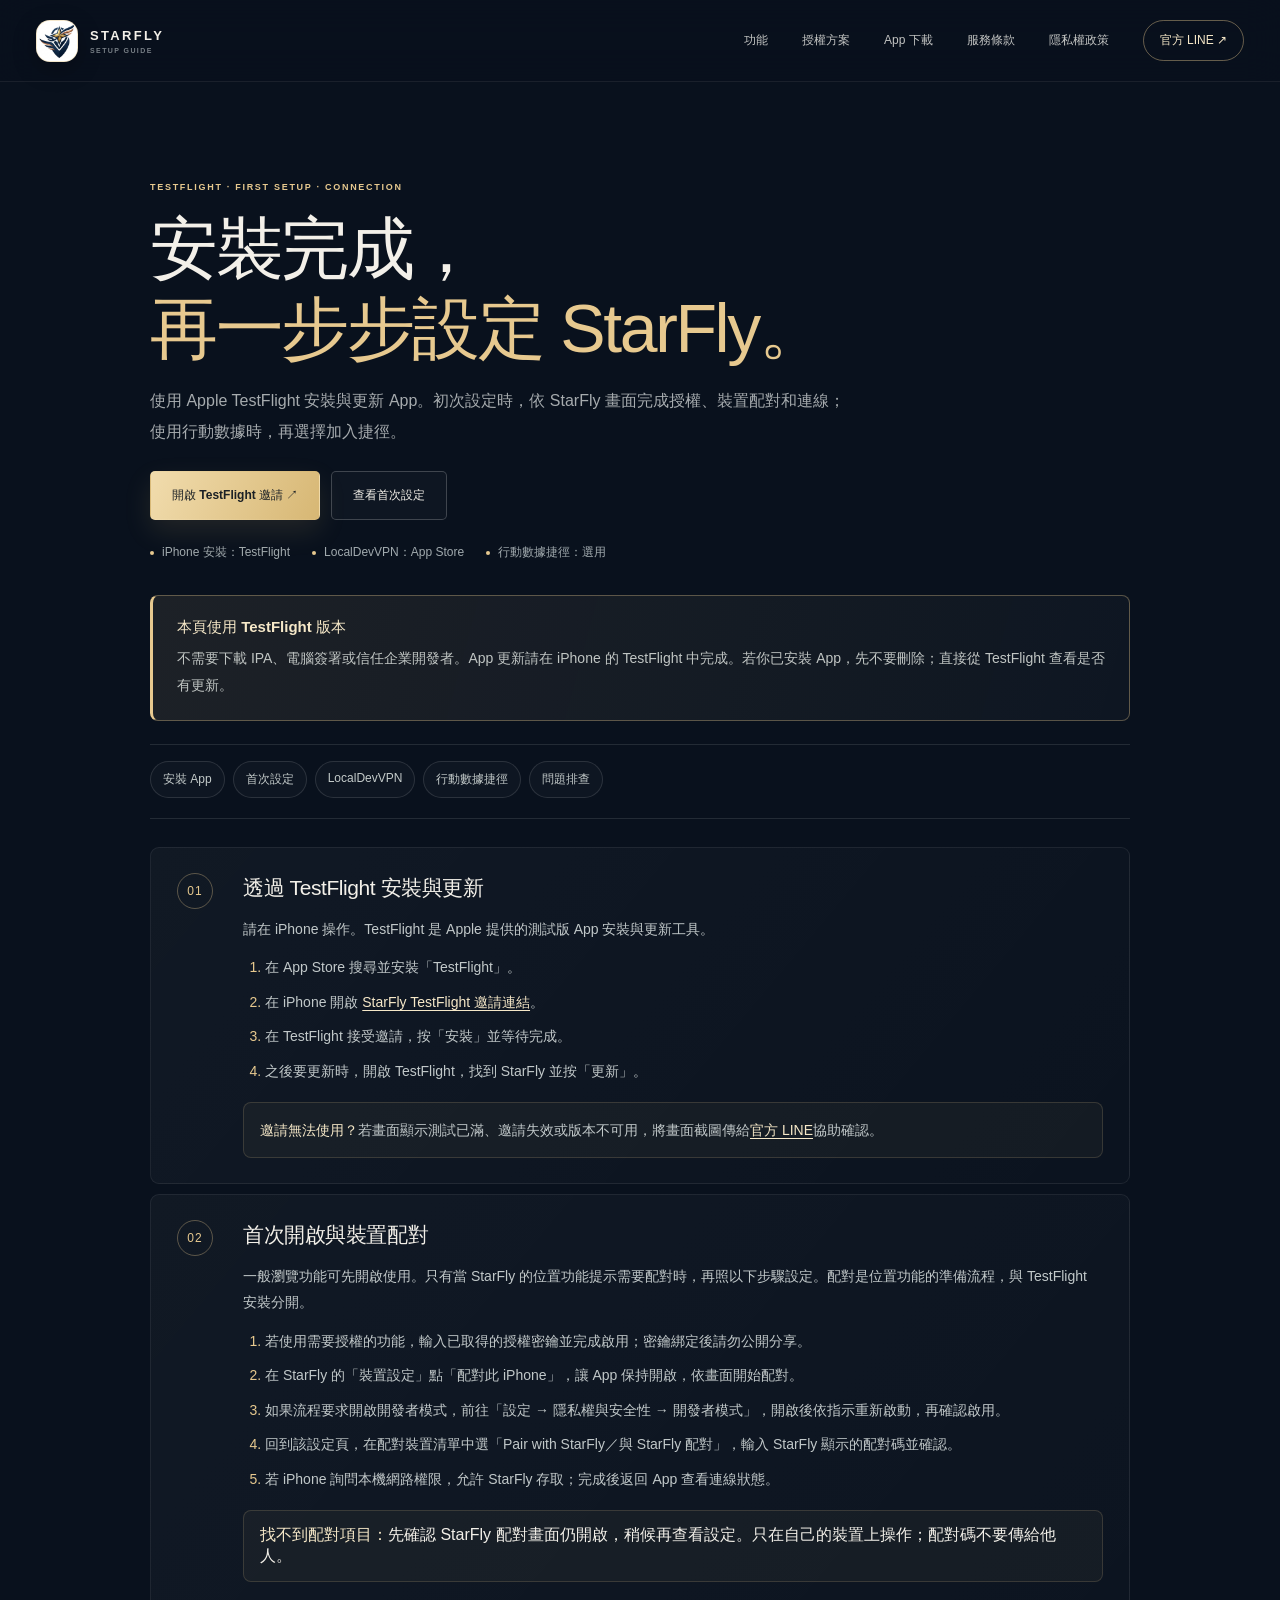
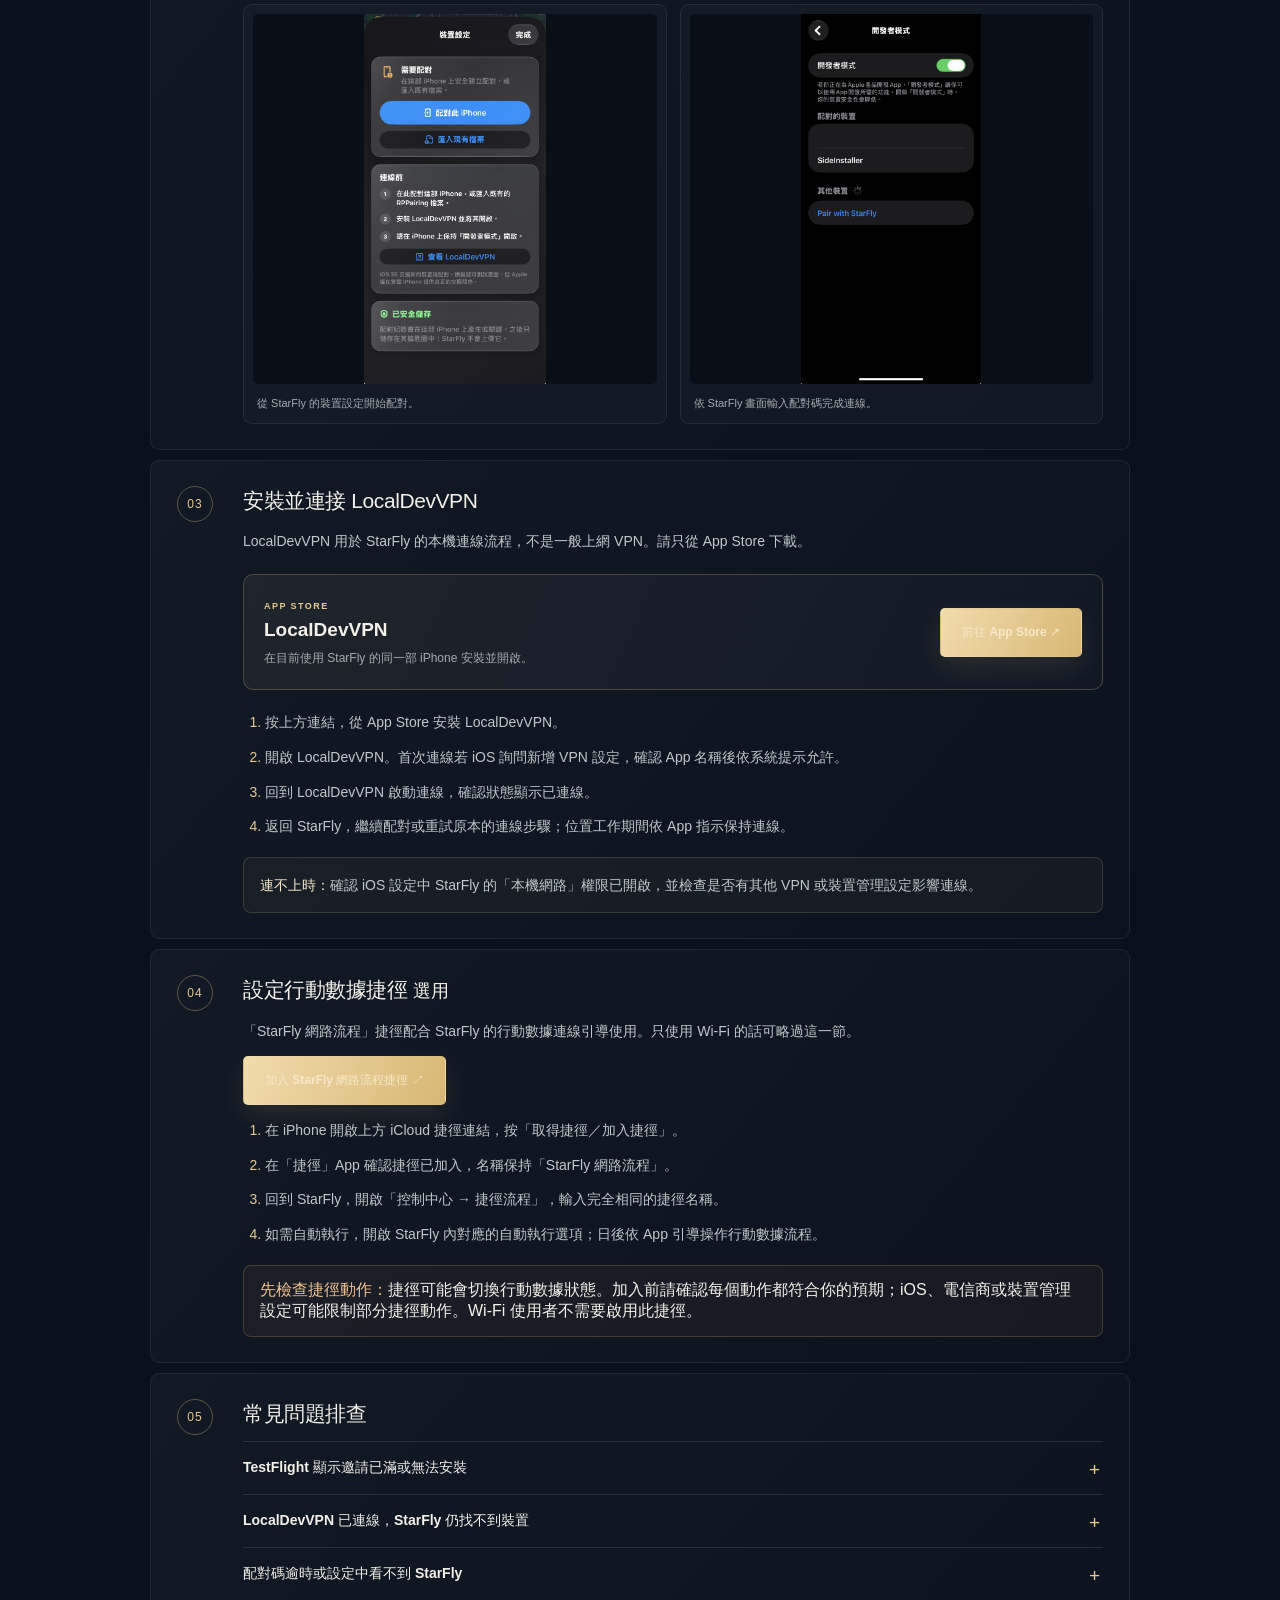
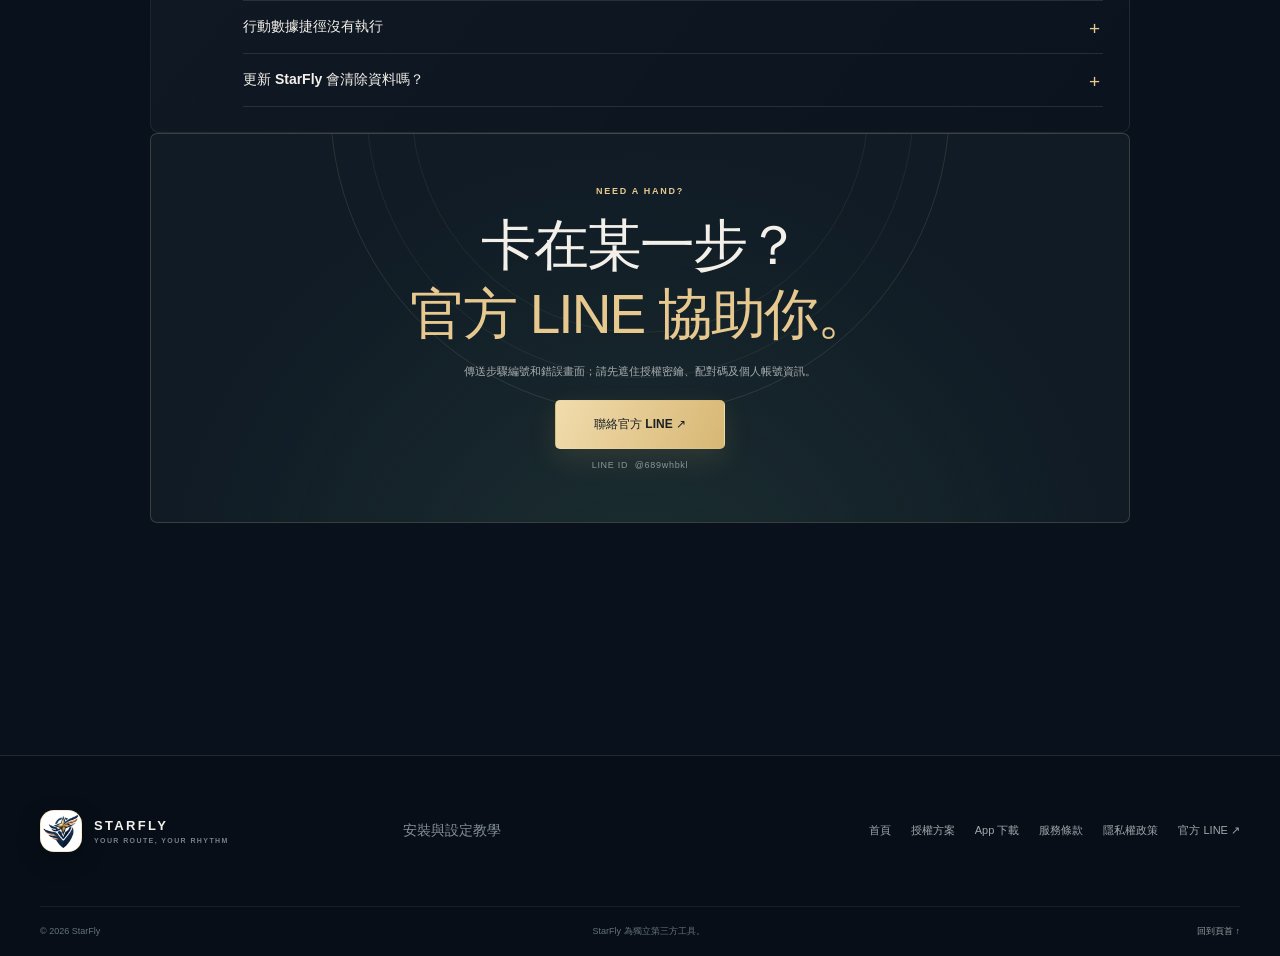
==== commit 63a7ac38: "Add files via upload" ====
--- a/install.html
+++ b/install.html
@@ -1,24 +1,138 @@
-<!doctype html>
-<html lang="zh-Hant">
-<head>
-  <meta charset="utf-8"><meta name="viewport" content="width=device-width, initial-scale=1"><meta name="theme-color" content="#09111d">
-  <meta name="description" content="StarFly App 下載說明：透過 TestFlight 安裝與更新。">
-  <title>App 下載｜StarFly</title><link rel="icon" href="assets/starfly-icon.png" type="image/png"><link rel="stylesheet" href="site.css"><link rel="stylesheet" href="legal.css"><link rel="stylesheet" href="typography.css"><script src="site.js" defer></script>
-</head>
-<body>
-  <a class="skip-link" href="#main">跳至主要內容</a>
-  <header class="site-header" id="top"><a class="wordmark" href="index.html"><span class="brand-mark"><img src="assets/starfly-icon.png" alt=""></span><span>STARFLY<small>APP DOWNLOAD</small></span></a><button class="menu-toggle" type="button" aria-expanded="false" aria-controls="primary-nav" aria-label="開啟導覽選單"><span></span><span></span></button><nav class="primary-nav" id="primary-nav" aria-label="主要導覽"><a href="index.html#features">功能</a><a href="index.html#plans">授權方案</a><a href="https://testflight.apple.com/join/sr3w7648" target="_blank" rel="noopener noreferrer">App 下載</a><a href="terms.html">服務條款</a><a href="privacy.html">隱私權政策</a><a class="nav-contact" href="https://line.me/R/ti/p/@689whbkl" target="_blank" rel="noopener noreferrer">官方 LINE ↗</a></nav></header>
-  <main id="main" class="legal-main section-shell">
-    <div class="legal-hero reveal"><p class="eyebrow">TESTFLIGHT · STARFLY</p><h1>下載 StarFly App</h1><p>StarFly 透過 Apple TestFlight 安裝與更新。先安裝 TestFlight，再開啟 StarFly 提供的邀請連結即可下載 App。</p><p><a class="button button-gold" href="https://testflight.apple.com/join/sr3w7648" target="_blank" rel="noopener noreferrer">立即下載 StarFly App ↗</a></p><div class="legal-meta"><span>安裝方式：Apple TestFlight</span><span>授權方案：週／月／三個月</span></div></div>
-    <aside class="legal-alert reveal"><strong>使用 TestFlight 下載</strong><p>請在 iPhone 安裝 TestFlight，然後開啟 StarFly 提供的邀請連結並依畫面安裝。請勿向任何人提供 Apple ID 密碼或驗證碼。</p></aside>
-    <nav class="legal-toc reveal" aria-label="本頁內容"><a href="#join">加入步驟</a><a href="#license">期間授權</a><a href="#help">問題排查</a></nav>
-    <article class="legal-content">
-      <section class="reveal" id="join"><span class="legal-num">01</span><div><h2>安裝 StarFly App</h2><ol><li>在 iPhone 上安裝 Apple TestFlight。</li><li>使用 iPhone 開啟 StarFly 提供的 TestFlight 邀請連結。</li><li>在 TestFlight 頁面接受邀請並按下安裝。</li><li>後續更新在 TestFlight 的 StarFly 頁面查看並安裝。</li></ol><p>若 TestFlight 顯示邀請失效或名額已滿，請聯絡 StarFly 支援。</p></div></section>
-      <section class="reveal" id="license"><span class="legal-num">02</span><div><h2>期間授權與購買</h2><p>StarFly 採一次性期間授權，不自動續訂。週方案 NT$30（7 天）、月方案 NT$100（1 個月）、三個月方案 NT$250（3 個月）。</p><p>購買前請在官方 LINE 確認方案、付款方式、授權效期與交付內容；確認後再付款。<a href="index.html#plans">查看授權方案與價格</a>。</p></div></section>
-      <section class="reveal" id="help"><span class="legal-num">03</span><div><h2>無法加入或安裝</h2><ul><li>確認 iPhone 已登入可使用 TestFlight 的 Apple 帳號，並從邀請訊息開啟測試頁。</li><li>若 TestFlight 顯示邀請過期、測試已滿或無法安裝，請把畫面截圖傳給官方 LINE，並遮住個人帳號資訊。</li><li>授權或 App 連線問題請附上 StarFly 顯示的錯誤文字。請勿傳送 Apple ID 密碼、雙重認證碼、完整授權密鑰或裝置配對碼。</li></ul></div></section>
-    </article>
-    <section class="contact-section reveal"><div class="contact-orbit" aria-hidden="true"></div><p class="eyebrow">APP DOWNLOAD</p><h2>用 TestFlight<br><em>安裝與更新 StarFly。</em></h2><p>在 iPhone 開啟 StarFly 提供的 TestFlight 邀請連結，即可下載 App。期間授權與付款問題請洽官方 LINE。</p><a class="button button-gold" href="index.html#plans">查看授權方案 ↗</a><span class="contact-id">LINE ID&nbsp; @689whbkl</span></section>
-  </main>
-  <footer class="site-footer"><div class="footer-main section-shell"><a class="wordmark footer-wordmark" href="index.html"><span class="brand-mark"><img src="assets/starfly-icon.png" alt=""></span><span>STARFLY<small>YOUR ROUTE, YOUR RHYTHM</small></span></a><p>App 下載說明</p><nav aria-label="頁尾導覽"><a href="index.html">首頁</a><a href="index.html#plans">授權方案</a><a href="https://testflight.apple.com/join/sr3w7648" target="_blank" rel="noopener noreferrer">App 下載</a><a href="terms.html">服務條款</a><a href="privacy.html">隱私權政策</a><a href="https://line.me/R/ti/p/@689whbkl" target="_blank" rel="noopener noreferrer">官方 LINE ↗</a></nav></div><div class="footer-bottom section-shell"><span>© <span data-current-year>2026</span> StarFly</span><span>StarFly 為獨立第三方工具。</span><a href="#top">回到頁首 ↑</a></div></footer>
-</body>
-</html>
+<!doctype html>
+<html lang="zh-Hant">
+<head>
+  <meta charset="utf-8">
+  <meta name="viewport" content="width=device-width, initial-scale=1">
+  <meta name="theme-color" content="#09111d">
+  <meta name="description" content="StarFly TestFlight 安裝、首次配對、LocalDevVPN 與行動數據捷徑完整教學。">
+  <title>安裝與設定教學｜StarFly</title>
+  <link rel="icon" href="assets/starfly-icon.png" type="image/png">
+  <link rel="stylesheet" href="site.css">
+  <link rel="stylesheet" href="legal.css">
+  <link rel="stylesheet" href="typography.css">
+  <link rel="stylesheet" href="install-guide.css">
+  <script src="site.js" defer></script>
+</head>
+<body>
+  <a class="skip-link" href="#main">跳至主要內容</a>
+  <header class="site-header" id="top">
+    <a class="wordmark" href="index.html"><span class="brand-mark"><img src="assets/starfly-icon.png" alt=""></span><span>STARFLY<small>SETUP GUIDE</small></span></a>
+    <button class="menu-toggle" type="button" aria-expanded="false" aria-controls="primary-nav" aria-label="開啟導覽選單"><span></span><span></span></button>
+    <nav class="primary-nav" id="primary-nav" aria-label="主要導覽">
+      <a href="index.html#features">功能</a><a href="index.html#plans">授權方案</a>
+      <a href="https://testflight.apple.com/join/sr3w7648" target="_blank" rel="noopener noreferrer">App 下載</a>
+      <a href="terms.html">服務條款</a><a href="privacy.html">隱私權政策</a>
+      <a class="nav-contact" href="https://line.me/R/ti/p/@689whbkl" target="_blank" rel="noopener noreferrer">官方 LINE ↗</a>
+    </nav>
+  </header>
+
+  <main id="main" class="legal-main section-shell install-guide">
+    <div class="legal-hero reveal">
+      <p class="eyebrow">TESTFLIGHT · FIRST SETUP · CONNECTION</p>
+      <h1>安裝完成，<br><em>再一步步設定 StarFly。</em></h1>
+      <p>使用 Apple TestFlight 安裝與更新 App。初次設定時，依 StarFly 畫面完成授權、裝置配對和連線；使用行動數據時，再選擇加入捷徑。</p>
+      <div class="guide-actions">
+        <a class="button button-gold" href="https://testflight.apple.com/join/sr3w7648" target="_blank" rel="noopener noreferrer">開啟 TestFlight 邀請 ↗</a>
+        <a class="button button-outline" href="#first-setup">查看首次設定</a>
+      </div>
+      <div class="legal-meta"><span>iPhone 安裝：TestFlight</span><span>LocalDevVPN：App Store</span><span>行動數據捷徑：選用</span></div>
+    </div>
+
+    <aside class="legal-alert reveal"><strong>本頁使用 TestFlight 版本</strong><p>不需要下載 IPA、電腦簽署或信任企業開發者。App 更新請在 iPhone 的 TestFlight 中完成。若你已安裝 App，先不要刪除；直接從 TestFlight 查看是否有更新。</p></aside>
+
+    <nav class="legal-toc reveal" aria-label="教學章節">
+      <a href="#install">安裝 App</a><a href="#first-setup">首次設定</a><a href="#vpn">LocalDevVPN</a><a href="#shortcut">行動數據捷徑</a><a href="#troubleshoot">問題排查</a>
+    </nav>
+
+    <article class="legal-content">
+      <section id="install" class="reveal">
+        <span class="legal-num">01</span>
+        <div>
+          <h2>透過 TestFlight 安裝與更新</h2>
+          <p>請在 iPhone 操作。TestFlight 是 Apple 提供的測試版 App 安裝與更新工具。</p>
+          <ol>
+            <li>在 App Store 搜尋並安裝「TestFlight」。</li>
+            <li>在 iPhone 開啟 <a href="https://testflight.apple.com/join/sr3w7648" target="_blank" rel="noopener noreferrer">StarFly TestFlight 邀請連結</a>。</li>
+            <li>在 TestFlight 接受邀請，按「安裝」並等待完成。</li>
+            <li>之後要更新時，開啟 TestFlight，找到 StarFly 並按「更新」。</li>
+          </ol>
+          <p class="guide-note"><strong>邀請無法使用？</strong>若畫面顯示測試已滿、邀請失效或版本不可用，將畫面截圖傳給<a href="https://line.me/R/ti/p/@689whbkl" target="_blank" rel="noopener noreferrer">官方 LINE</a>協助確認。</p>
+        </div>
+      </section>
+
+      <section id="first-setup" class="reveal">
+        <span class="legal-num">02</span>
+        <div>
+          <h2>首次開啟與裝置配對</h2>
+          <p>一般瀏覽功能可先開啟使用。只有當 StarFly 的位置功能提示需要配對時，再照以下步驟設定。配對是位置功能的準備流程，與 TestFlight 安裝分開。</p>
+          <ol>
+            <li>若使用需要授權的功能，輸入已取得的授權密鑰並完成啟用；密鑰綁定後請勿公開分享。</li>
+            <li>在 StarFly 的「裝置設定」點「配對此 iPhone」，讓 App 保持開啟，依畫面開始配對。</li>
+            <li>如果流程要求開啟開發者模式，前往「設定 → 隱私權與安全性 → 開發者模式」，開啟後依指示重新啟動，再確認啟用。</li>
+            <li>回到該設定頁，在配對裝置清單中選「Pair with StarFly／與 StarFly 配對」，輸入 StarFly 顯示的配對碼並確認。</li>
+            <li>若 iPhone 詢問本機網路權限，允許 StarFly 存取；完成後返回 App 查看連線狀態。</li>
+          </ol>
+          <div class="guide-note"><strong>找不到配對項目：</strong>先確認 StarFly 配對畫面仍開啟，稍候再查看設定。只在自己的裝置上操作；配對碼不要傳給他人。</div>
+          <div class="guide-gallery">
+            <figure><img src="assets/05-device-setup.png" alt="StarFly 裝置設定與配對入口示意"><figcaption>從 StarFly 的裝置設定開始配對。</figcaption></figure>
+            <figure><img src="assets/07-pairing-settings-redacted.png" alt="已遮蔽裝置名稱的 Pair with StarFly 配對項目"><figcaption>依 StarFly 畫面輸入配對碼完成連線。</figcaption></figure>
+          </div>
+        </div>
+      </section>
+
+      <section id="vpn" class="reveal">
+        <span class="legal-num">03</span>
+        <div>
+          <h2>安裝並連接 LocalDevVPN</h2>
+          <p>LocalDevVPN 用於 StarFly 的本機連線流程，不是一般上網 VPN。請只從 App Store 下載。</p>
+          <div class="guide-link-card">
+            <div><span class="guide-kicker">APP STORE</span><h3>LocalDevVPN</h3><p>在目前使用 StarFly 的同一部 iPhone 安裝並開啟。</p></div>
+            <a class="button button-gold" href="https://apps.apple.com/app/localdevvpn/id6755608044" target="_blank" rel="noopener noreferrer">前往 App Store ↗</a>
+          </div>
+          <ol>
+            <li>按上方連結，從 App Store 安裝 LocalDevVPN。</li>
+            <li>開啟 LocalDevVPN。首次連線若 iOS 詢問新增 VPN 設定，確認 App 名稱後依系統提示允許。</li>
+            <li>回到 LocalDevVPN 啟動連線，確認狀態顯示已連線。</li>
+            <li>返回 StarFly，繼續配對或重試原本的連線步驟；位置工作期間依 App 指示保持連線。</li>
+          </ol>
+          <p class="guide-note"><strong>連不上時：</strong>確認 iOS 設定中 StarFly 的「本機網路」權限已開啟，並檢查是否有其他 VPN 或裝置管理設定影響連線。</p>
+        </div>
+      </section>
+
+      <section id="shortcut" class="reveal">
+        <span class="legal-num">04</span>
+        <div>
+          <h2>設定行動數據捷徑 <small>選用</small></h2>
+          <p>「StarFly 網路流程」捷徑配合 StarFly 的行動數據連線引導使用。只使用 Wi‑Fi 的話可略過這一節。</p>
+          <p><a class="button button-gold" href="https://www.icloud.com/shortcuts/21f20ca0ad8946f9ade191c02793a96c" target="_blank" rel="noopener noreferrer">加入 StarFly 網路流程捷徑 ↗</a></p>
+          <ol>
+            <li>在 iPhone 開啟上方 iCloud 捷徑連結，按「取得捷徑／加入捷徑」。</li>
+            <li>在「捷徑」App 確認捷徑已加入，名稱保持「StarFly 網路流程」。</li>
+            <li>回到 StarFly，開啟「控制中心 → 捷徑流程」，輸入完全相同的捷徑名稱。</li>
+            <li>如需自動執行，開啟 StarFly 內對應的自動執行選項；日後依 App 引導操作行動數據流程。</li>
+          </ol>
+          <div class="guide-note guide-note-warn"><strong>先檢查捷徑動作：</strong>捷徑可能會切換行動數據狀態。加入前請確認每個動作都符合你的預期；iOS、電信商或裝置管理設定可能限制部分捷徑動作。Wi‑Fi 使用者不需要啟用此捷徑。</div>
+        </div>
+      </section>
+
+      <section id="troubleshoot" class="reveal">
+        <span class="legal-num">05</span>
+        <div>
+          <h2>常見問題排查</h2>
+          <div class="guide-faq">
+            <details><summary>TestFlight 顯示邀請已滿或無法安裝</summary><p>確認邀請連結是在 iPhone 開啟，並確認 TestFlight 已安裝。若仍顯示名額或邀請問題，截圖後聯絡官方 LINE。</p></details>
+            <details><summary>LocalDevVPN 已連線，StarFly 仍找不到裝置</summary><p>確認操作的是同一部 iPhone、StarFly 的本機網路權限已允許、配對流程仍在等待，且 LocalDevVPN 仍顯示連線中。返回 StarFly 重試；若有其他 VPN，檢查其設定是否衝突。</p></details>
+            <details><summary>配對碼逾時或設定中看不到 StarFly</summary><p>回到 StarFly 重新開始配對並使用新配對碼，讓 App 保持前景，再查看 iPhone 設定。不要重複使用已過期的配對碼。</p></details>
+            <details><summary>行動數據捷徑沒有執行</summary><p>確認捷徑名稱與 StarFly 設定完全相同，並檢查 iOS 是否允許捷徑中的動作。若使用 Wi‑Fi，略過捷徑並選擇 Wi‑Fi 流程。</p></details>
+            <details><summary>更新 StarFly 會清除資料嗎？</summary><p>直接從 TestFlight 更新即可。若遇到更新錯誤，先保留 App 並聯絡官方 LINE，不要先刪除 App。</p></details>
+          </div>
+        </div>
+      </section>
+    </article>
+
+    <section class="contact-section reveal"><div class="contact-orbit" aria-hidden="true"></div><p class="eyebrow">NEED A HAND?</p><h2>卡在某一步？<br><em>官方 LINE 協助你。</em></h2><p>傳送步驟編號和錯誤畫面；請先遮住授權密鑰、配對碼及個人帳號資訊。</p><a class="button button-gold" href="https://line.me/R/ti/p/@689whbkl" target="_blank" rel="noopener noreferrer">聯絡官方 LINE ↗</a><span class="contact-id">LINE ID&nbsp; @689whbkl</span></section>
+  </main>
+
+  <footer class="site-footer"><div class="footer-main section-shell"><a class="wordmark footer-wordmark" href="index.html"><span class="brand-mark"><img src="assets/starfly-icon.png" alt=""></span><span>STARFLY<small>YOUR ROUTE, YOUR RHYTHM</small></span></a><p>安裝與設定教學</p><nav aria-label="頁尾導覽"><a href="index.html">首頁</a><a href="index.html#plans">授權方案</a><a href="https://testflight.apple.com/join/sr3w7648" target="_blank" rel="noopener noreferrer">App 下載</a><a href="terms.html">服務條款</a><a href="privacy.html">隱私權政策</a><a href="https://line.me/R/ti/p/@689whbkl" target="_blank" rel="noopener noreferrer">官方 LINE ↗</a></nav></div><div class="footer-bottom section-shell"><span>© <span data-current-year>2026</span> StarFly</span><span>StarFly 為獨立第三方工具。</span><a href="#top">回到頁首 ↑</a></div></footer>
+</body>
+</html>
--- a/install-guide.css
+++ b/install-guide.css
@@ -0,0 +1,32 @@
+.install-guide .legal-hero { max-width: 860px; }
+.install-guide .legal-hero h1 em { font-style: normal; }
+.guide-actions { display: flex; flex-wrap: wrap; gap: 11px; margin: 24px 0 8px; }
+.guide-note { margin: 17px 0 0 !important; padding: 14px 16px; border: 1px solid rgba(231,201,143,.17); border-radius: 8px; background: rgba(231,201,143,.045); }
+.guide-note strong { color: var(--gold-light); }
+.guide-note-warn { border-color: rgba(235,169,100,.22); background: rgba(235,169,100,.055); }
+.guide-note-warn strong { color: #f2c18e; }
+.guide-gallery { display: grid; grid-template-columns: repeat(2, minmax(0, 1fr)); gap: 13px; margin-top: 22px; }
+.guide-gallery figure { min-width: 0; margin: 0; padding: 9px; border: 1px solid rgba(255,255,255,.08); border-radius: 9px; background: rgba(255,255,255,.025); }
+.guide-gallery img { display: block; width: 100%; max-height: 370px; object-fit: contain; object-position: center top; border-radius: 5px; background: #080f17; }
+.guide-gallery figcaption { padding: 10px 4px 2px; color: var(--muted); font-size: 11px; line-height: 1.65; }
+.guide-link-card { display: flex; align-items: center; justify-content: space-between; gap: 20px; margin: 19px 0; padding: 20px; border: 1px solid rgba(231,201,143,.23); border-radius: 10px; background: linear-gradient(115deg, rgba(231,201,143,.075), rgba(255,255,255,.02)); }
+.guide-link-card h3 { margin: 6px 0; font-size: 19px; }
+.guide-link-card p { margin: 0; color: var(--muted); font-size: 12px; }
+.guide-kicker { color: var(--gold); font-size: 9px; font-weight: 750; letter-spacing: .16em; }
+.guide-faq { border-top: 1px solid var(--line); }
+.guide-faq details { border-bottom: 1px solid var(--line); }
+.guide-faq summary { position: relative; padding: 17px 30px 17px 0; color: var(--ink); font-size: 14px; font-weight: 650; cursor: pointer; list-style: none; }
+.guide-faq summary::-webkit-details-marker { display: none; }
+.guide-faq summary::after { position: absolute; right: 3px; color: var(--gold); content: "+"; font-size: 19px; font-weight: 400; transition: transform .2s ease; }
+.guide-faq details[open] summary::after { transform: rotate(45deg); }
+.guide-faq details p { padding: 0 25px 17px 0; margin: 0; color: var(--muted); font-size: 13px; line-height: 1.85; }
+.guide-faq details[open] p { animation: faq-in .2s ease both; }
+@media (max-width: 640px) {
+  .guide-actions { align-items: stretch; flex-direction: column; }
+  .guide-actions .button { width: 100%; }
+  .guide-gallery { grid-template-columns: 1fr; gap: 9px; }
+  .guide-gallery img { max-height: 440px; }
+  .guide-link-card { align-items: flex-start; flex-direction: column; gap: 14px; padding: 17px; }
+  .guide-link-card .button { width: 100%; }
+  .guide-faq summary { font-size: 13px; }
+}
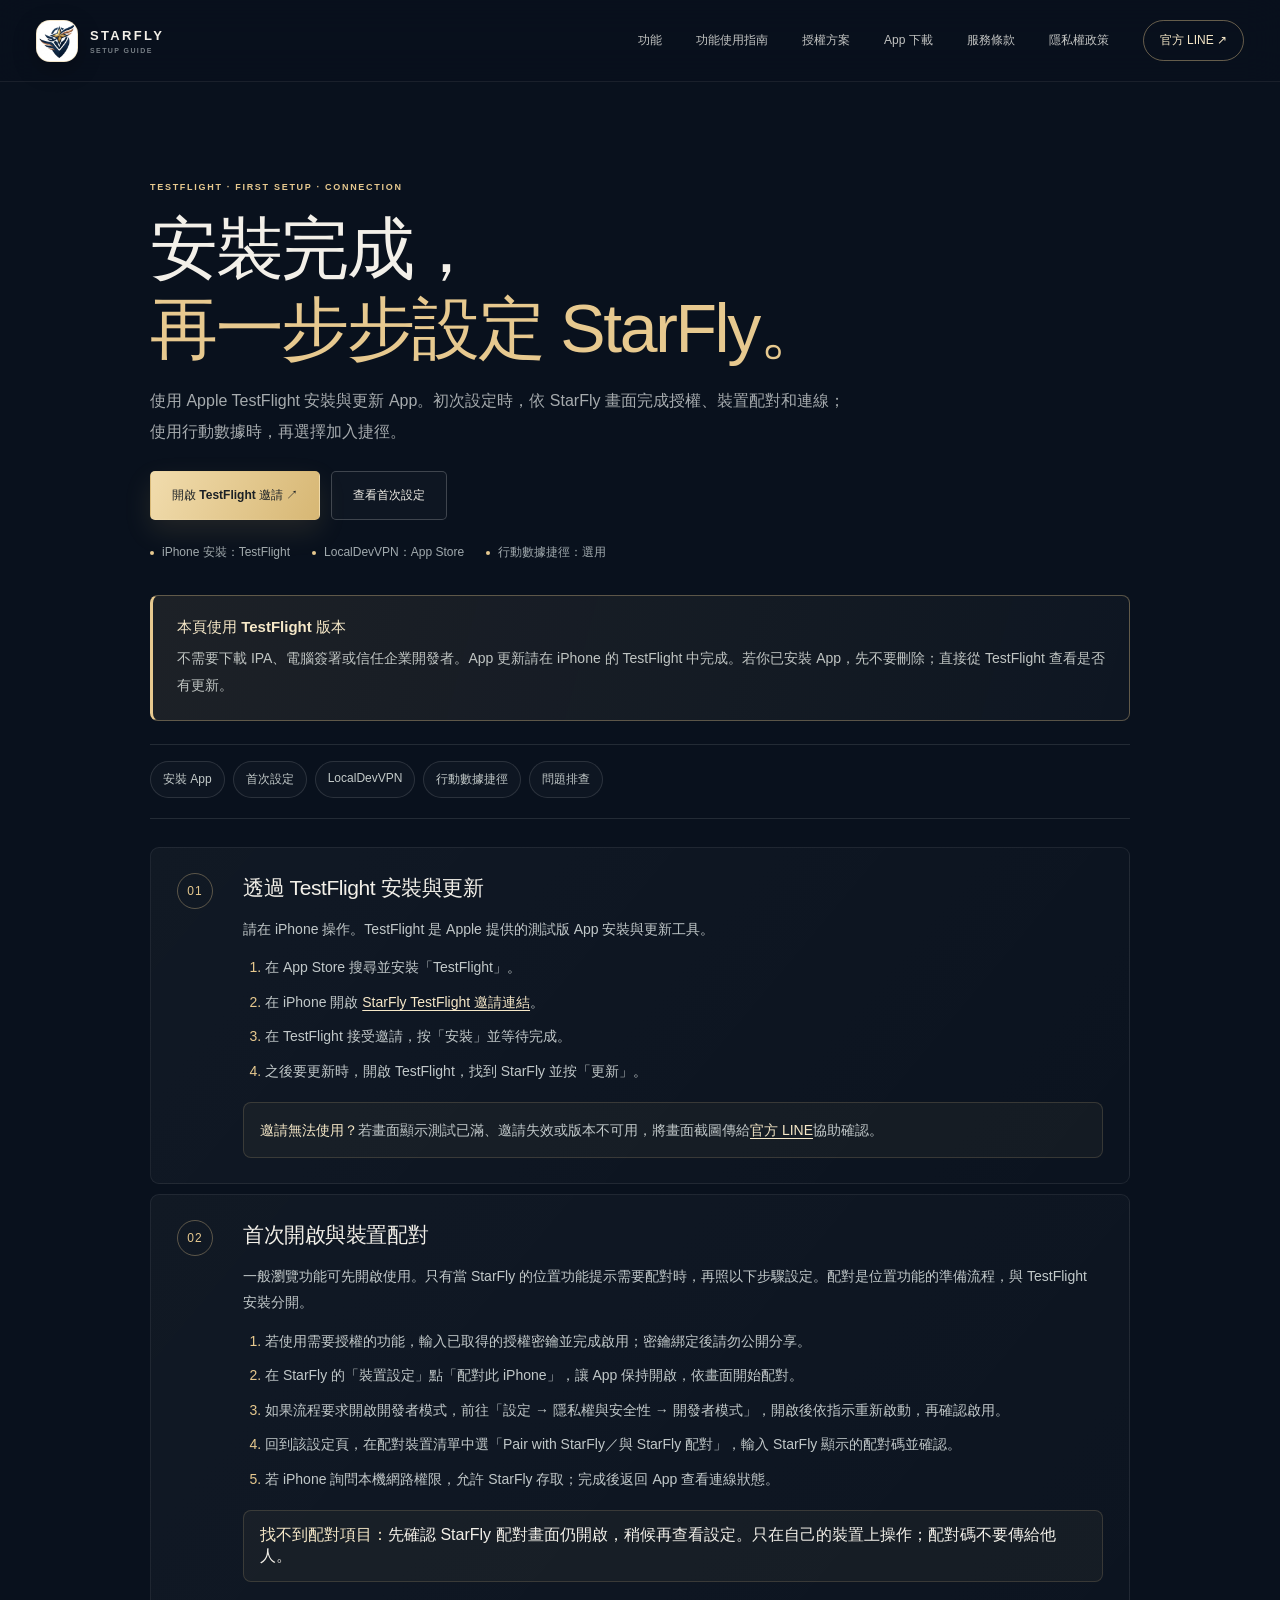
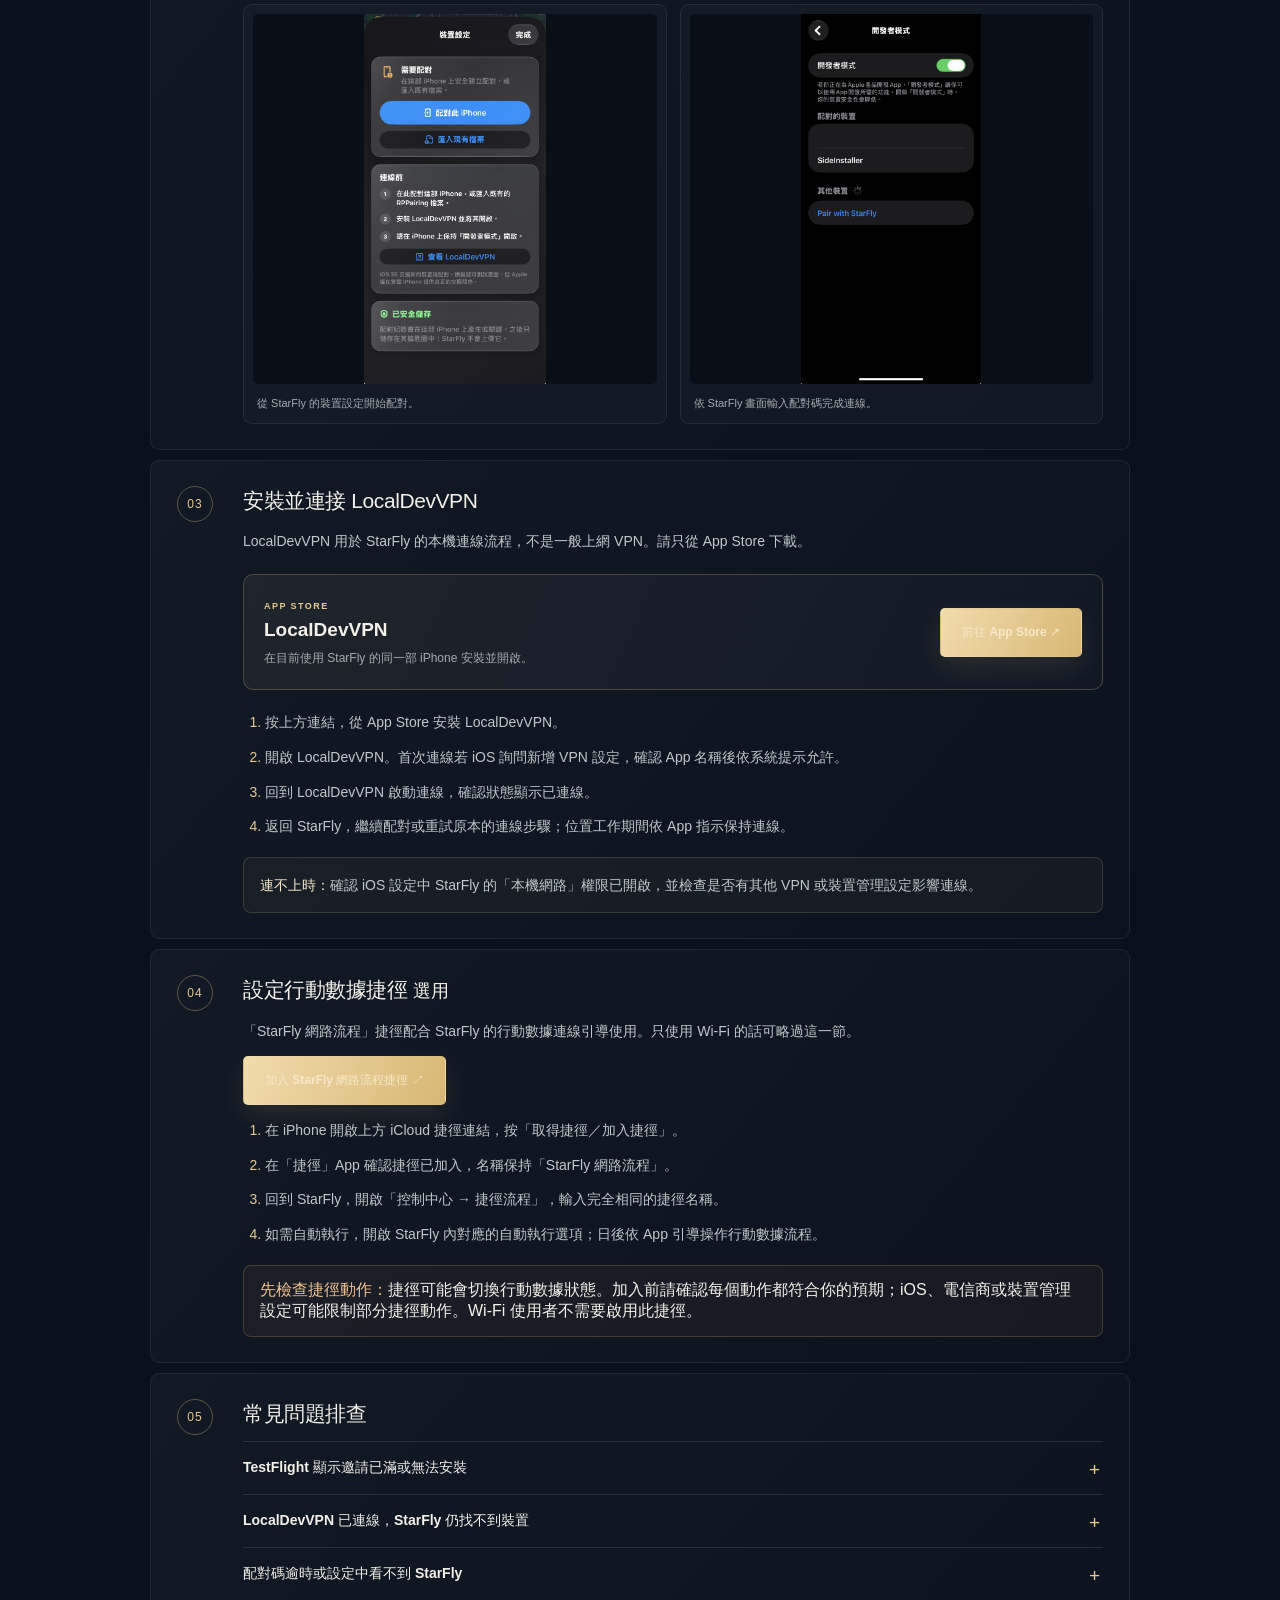
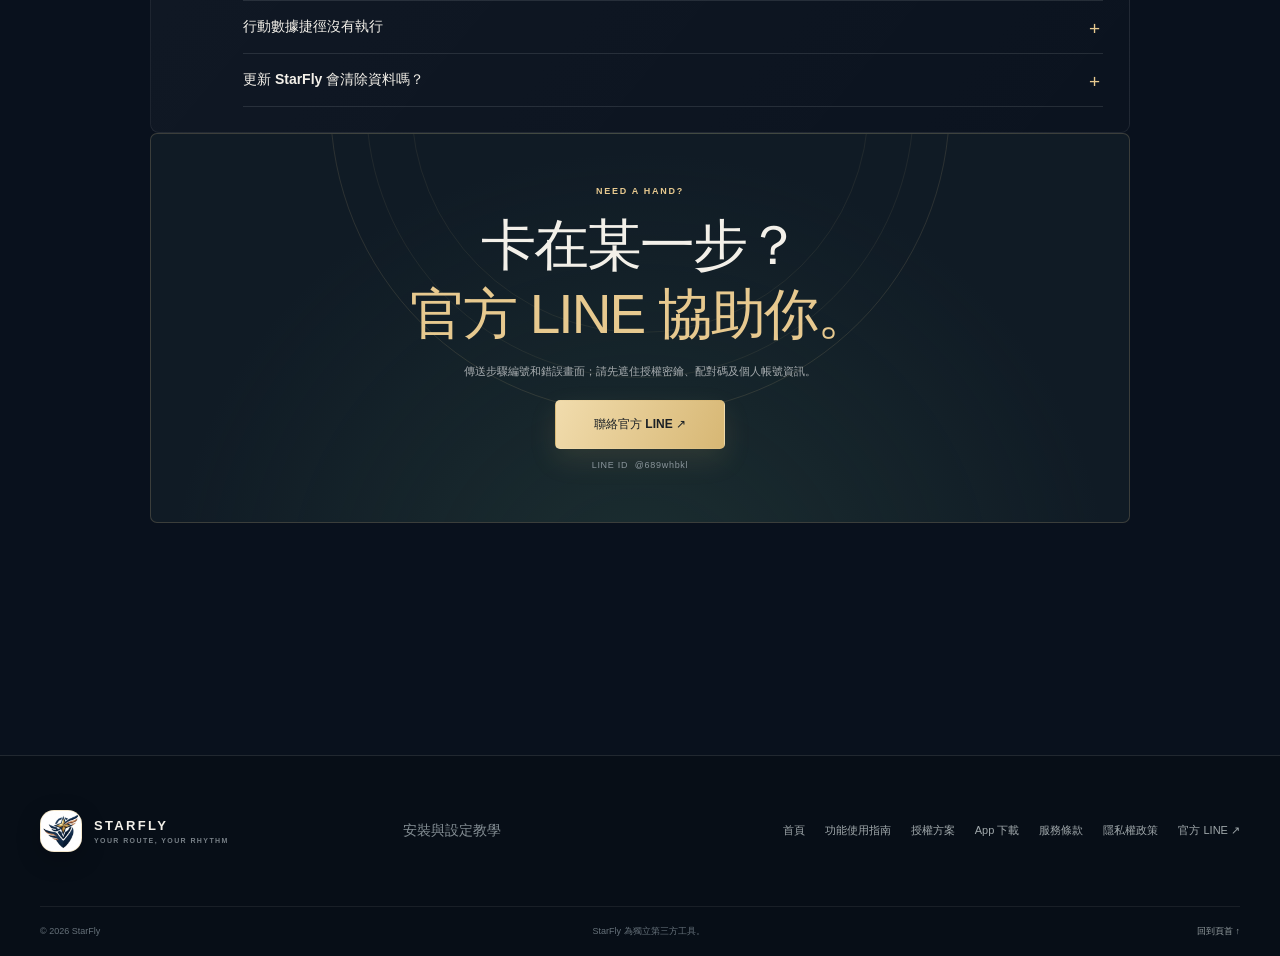
==== commit fcca5795: "Add files via upload" ====
--- a/install.html
+++ b/install.html
@@ -19,7 +19,7 @@
     <a class="wordmark" href="index.html"><span class="brand-mark"><img src="assets/starfly-icon.png" alt=""></span><span>STARFLY<small>SETUP GUIDE</small></span></a>
     <button class="menu-toggle" type="button" aria-expanded="false" aria-controls="primary-nav" aria-label="開啟導覽選單"><span></span><span></span></button>
     <nav class="primary-nav" id="primary-nav" aria-label="主要導覽">
-      <a href="index.html#features">功能</a><a href="index.html#plans">授權方案</a>
+      <a href="index.html#features">功能</a><a href="guide.html">功能使用指南</a><a href="index.html#plans">授權方案</a>
       <a href="https://testflight.apple.com/join/sr3w7648" target="_blank" rel="noopener noreferrer">App 下載</a>
       <a href="terms.html">服務條款</a><a href="privacy.html">隱私權政策</a>
       <a class="nav-contact" href="https://line.me/R/ti/p/@689whbkl" target="_blank" rel="noopener noreferrer">官方 LINE ↗</a>
@@ -133,6 +133,6 @@
     <section class="contact-section reveal"><div class="contact-orbit" aria-hidden="true"></div><p class="eyebrow">NEED A HAND?</p><h2>卡在某一步？<br><em>官方 LINE 協助你。</em></h2><p>傳送步驟編號和錯誤畫面；請先遮住授權密鑰、配對碼及個人帳號資訊。</p><a class="button button-gold" href="https://line.me/R/ti/p/@689whbkl" target="_blank" rel="noopener noreferrer">聯絡官方 LINE ↗</a><span class="contact-id">LINE ID&nbsp; @689whbkl</span></section>
   </main>
 
-  <footer class="site-footer"><div class="footer-main section-shell"><a class="wordmark footer-wordmark" href="index.html"><span class="brand-mark"><img src="assets/starfly-icon.png" alt=""></span><span>STARFLY<small>YOUR ROUTE, YOUR RHYTHM</small></span></a><p>安裝與設定教學</p><nav aria-label="頁尾導覽"><a href="index.html">首頁</a><a href="index.html#plans">授權方案</a><a href="https://testflight.apple.com/join/sr3w7648" target="_blank" rel="noopener noreferrer">App 下載</a><a href="terms.html">服務條款</a><a href="privacy.html">隱私權政策</a><a href="https://line.me/R/ti/p/@689whbkl" target="_blank" rel="noopener noreferrer">官方 LINE ↗</a></nav></div><div class="footer-bottom section-shell"><span>© <span data-current-year>2026</span> StarFly</span><span>StarFly 為獨立第三方工具。</span><a href="#top">回到頁首 ↑</a></div></footer>
+  <footer class="site-footer"><div class="footer-main section-shell"><a class="wordmark footer-wordmark" href="index.html"><span class="brand-mark"><img src="assets/starfly-icon.png" alt=""></span><span>STARFLY<small>YOUR ROUTE, YOUR RHYTHM</small></span></a><p>安裝與設定教學</p><nav aria-label="頁尾導覽"><a href="index.html">首頁</a><a href="guide.html">功能使用指南</a><a href="index.html#plans">授權方案</a><a href="https://testflight.apple.com/join/sr3w7648" target="_blank" rel="noopener noreferrer">App 下載</a><a href="terms.html">服務條款</a><a href="privacy.html">隱私權政策</a><a href="https://line.me/R/ti/p/@689whbkl" target="_blank" rel="noopener noreferrer">官方 LINE ↗</a></nav></div><div class="footer-bottom section-shell"><span>© <span data-current-year>2026</span> StarFly</span><span>StarFly 為獨立第三方工具。</span><a href="#top">回到頁首 ↑</a></div></footer>
 </body>
 </html>
